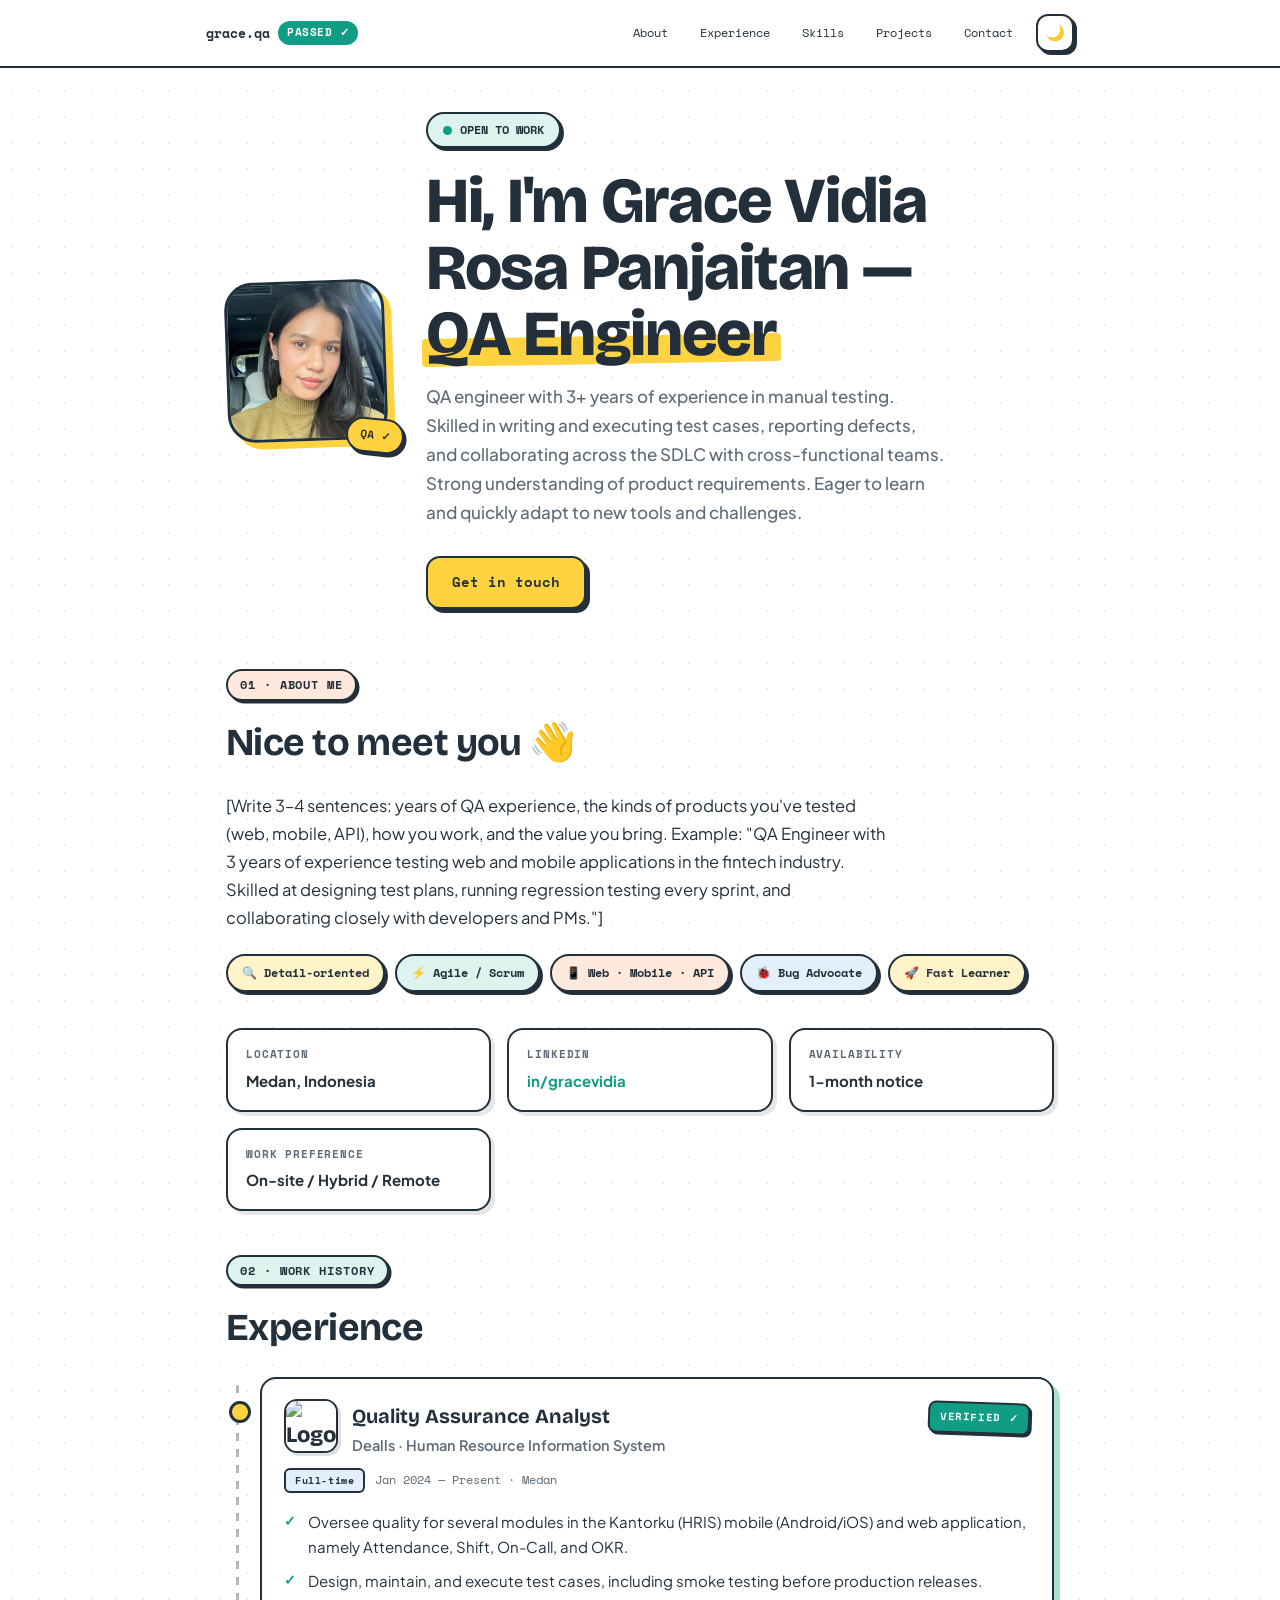
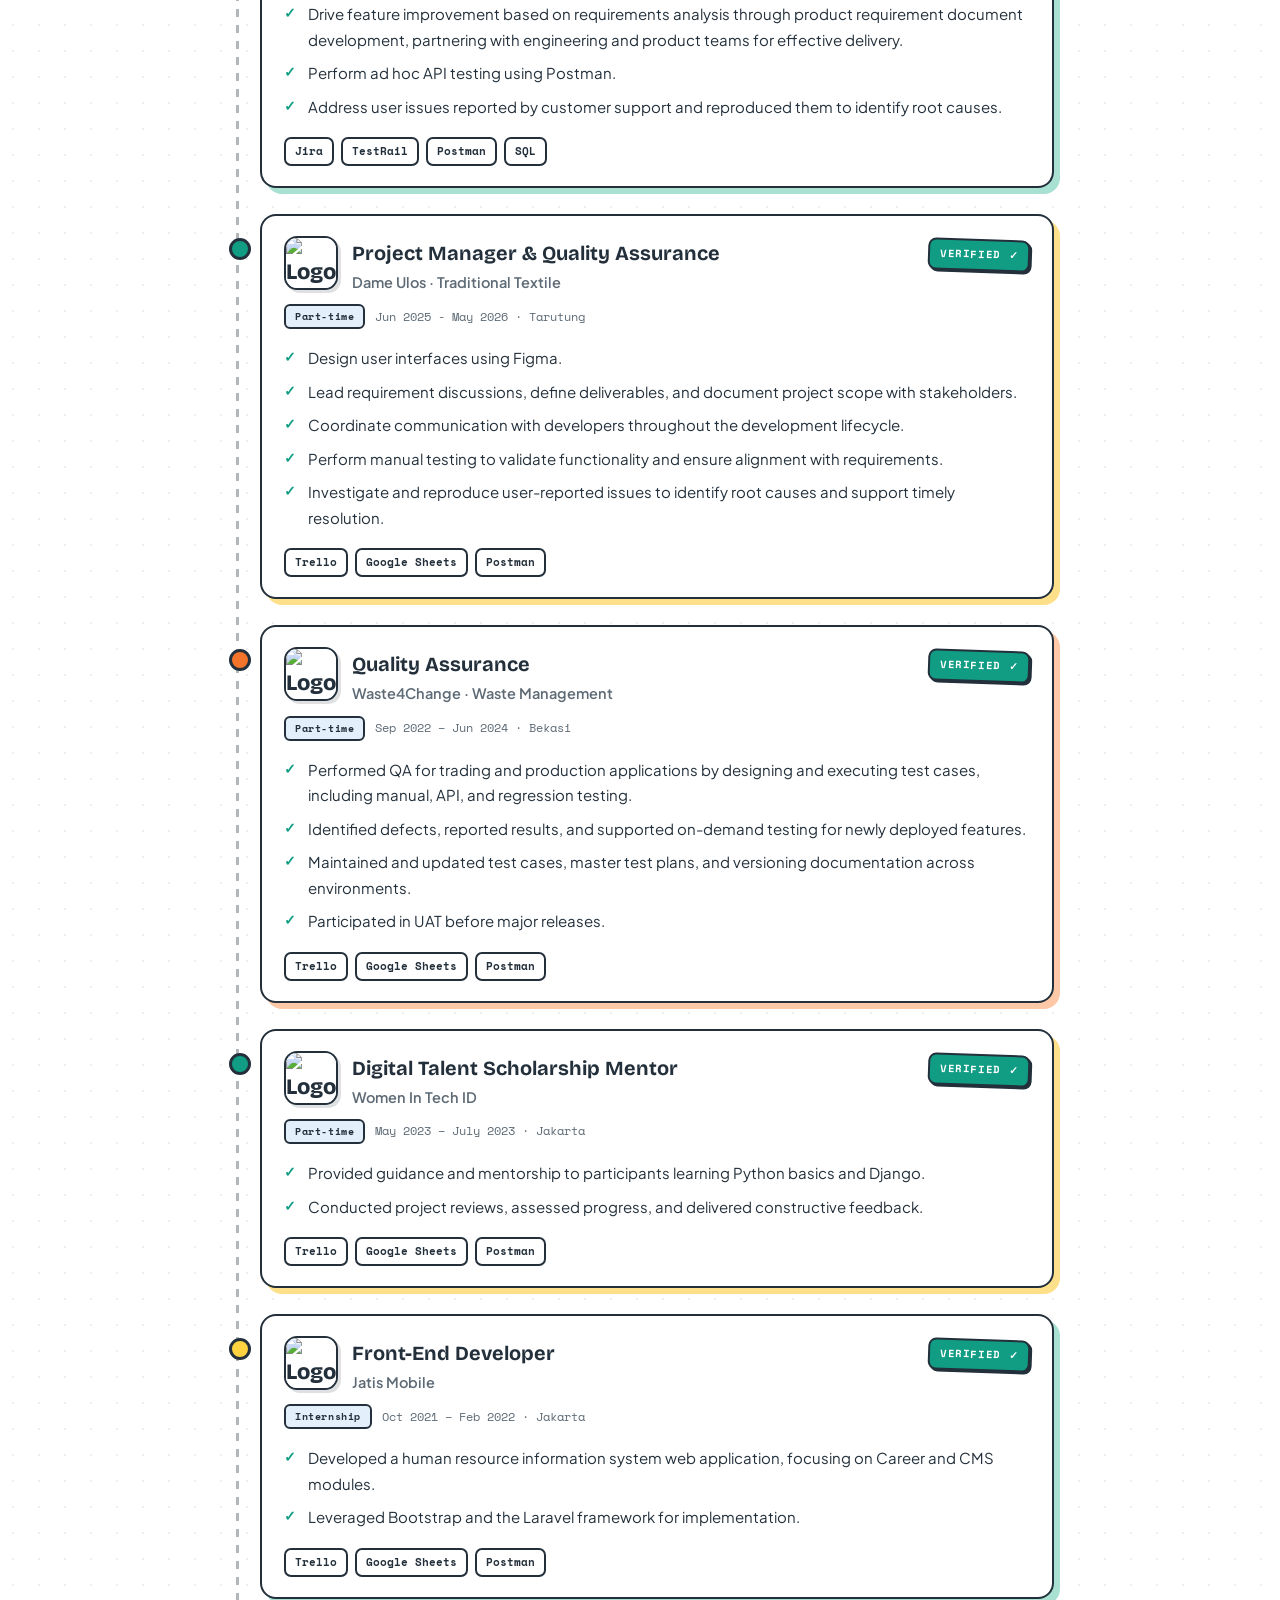
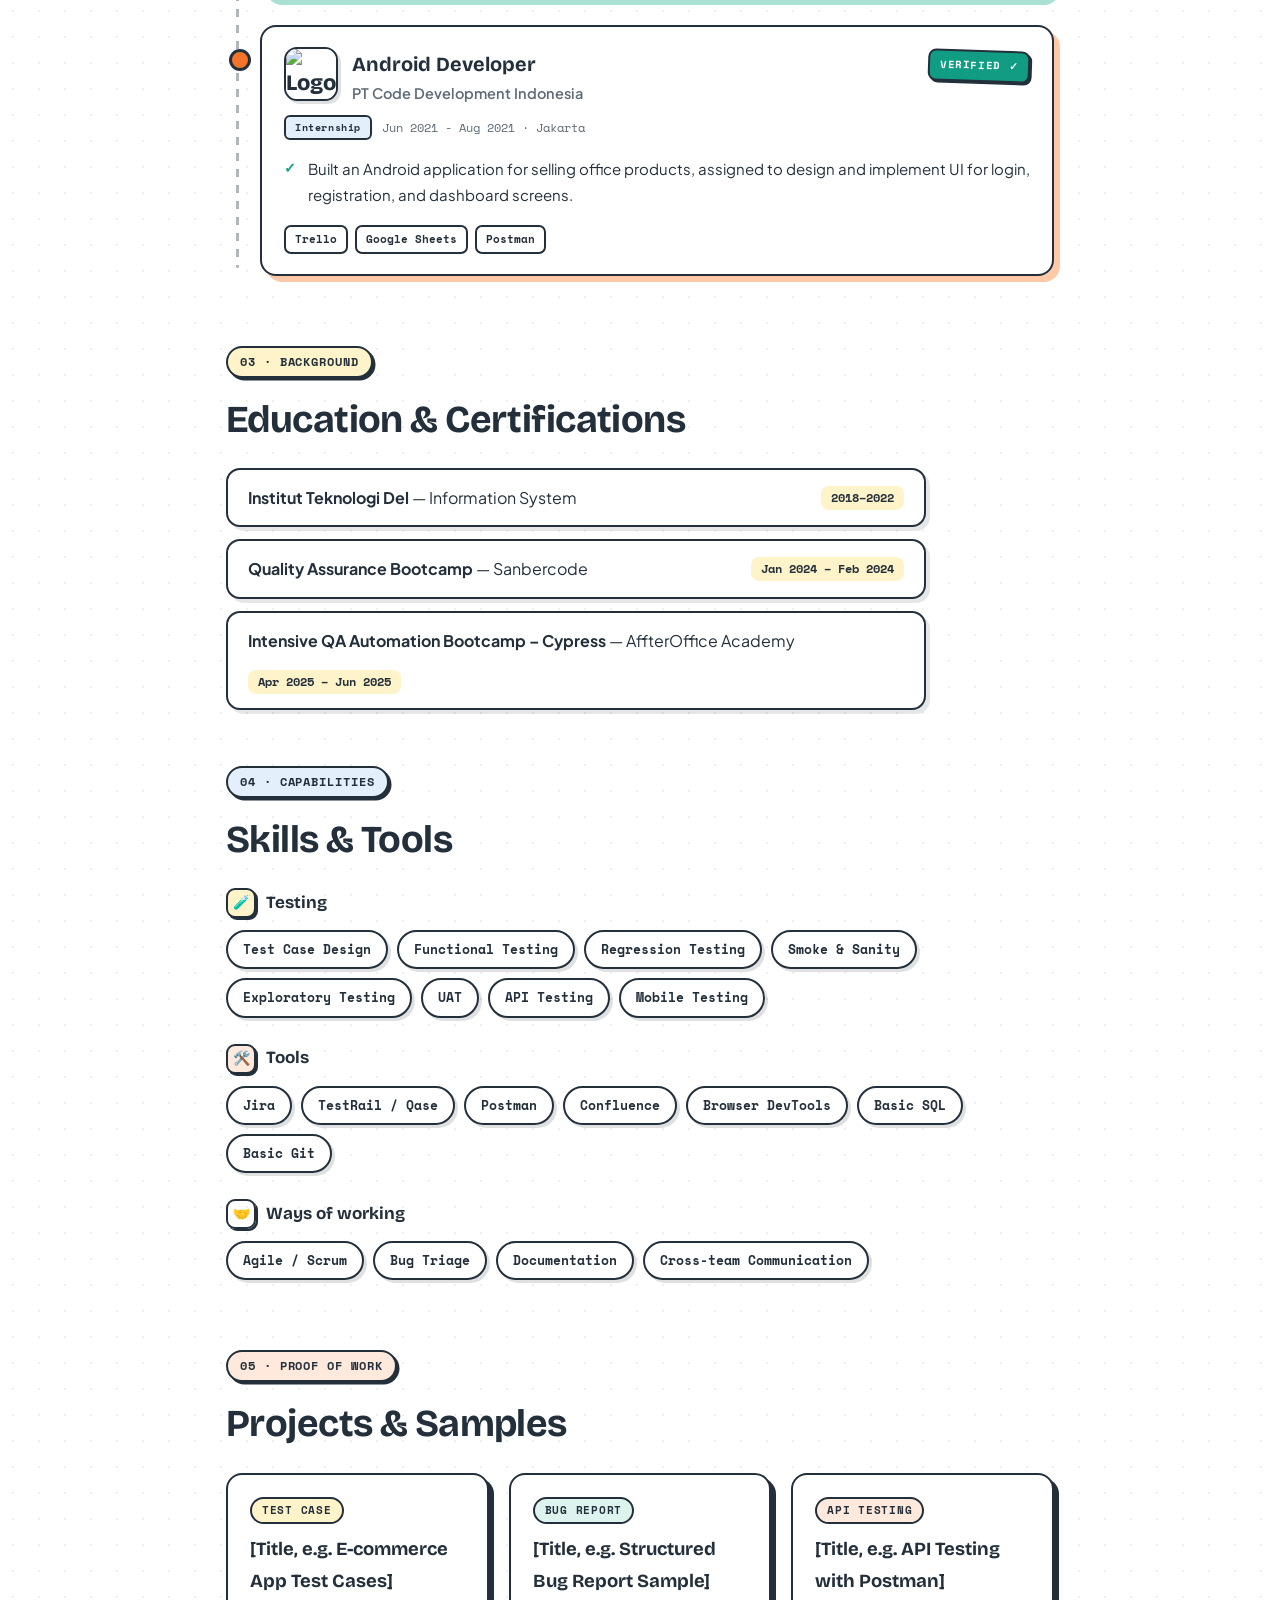
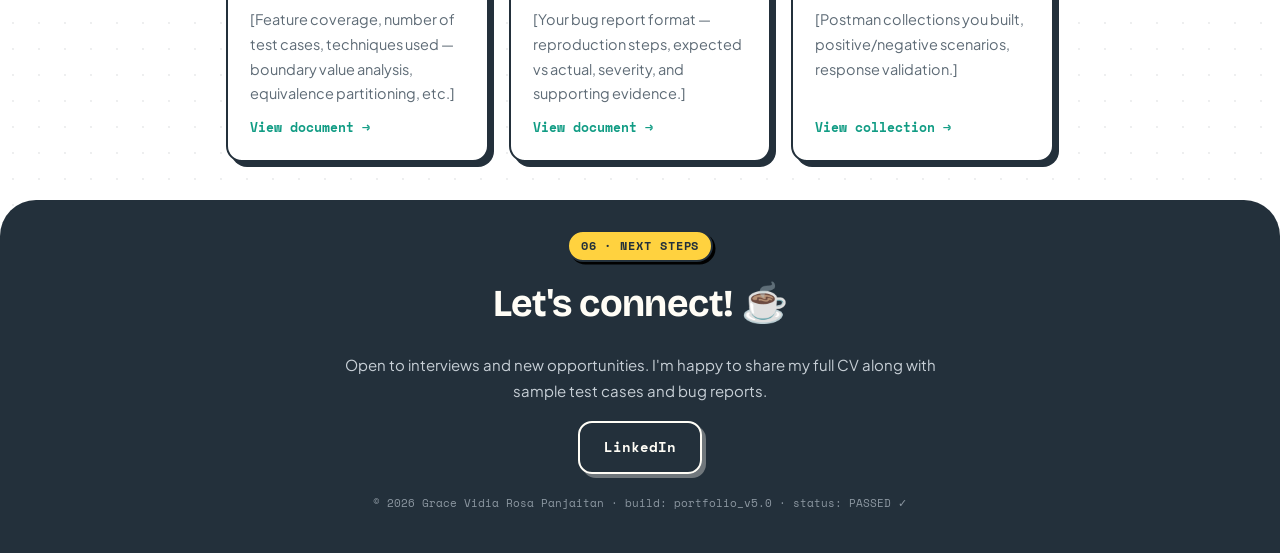
==== index.html @ 4c0cf611 "Update profile and year of certification" ====
<!DOCTYPE html>
<html lang="en" data-theme="light">

<head>
  <meta charset="UTF-8">
  <meta name="viewport" content="width=device-width, initial-scale=1.0">
  <title>Grace Vidia - QA</title>
  <link rel="preconnect" href="https://fonts.googleapis.com">
  <link rel="preconnect" href="https://fonts.gstatic.com" crossorigin>
  <link
    href="https://fonts.googleapis.com/css2?family=Bricolage+Grotesque:opsz,wght@12..96,600;12..96,700;12..96,800&family=Plus+Jakarta+Sans:wght@400;500;600;700&family=Space+Mono:wght@400;700&display=swap"
    rel="stylesheet">
  <link rel="icon" type="image/png" sizes="32x32" href="./img/favicon/favicon-32.png">
  <link rel="icon" type="image/png" sizes="16x16" href="./img/favicon/favicon-16.png">
  <link rel="apple-touch-icon" sizes="180x180" href="./img/favicon/apple-touch-icon.png">
  <link rel="stylesheet" href="styles.css">
</head>

<body>

  <div class="topbar">
    <div class="wrap topbar-inner">
      <a class="brand" href="#">grace.qa <span class="chip">PASSED ✓</span></a>
      <div class="top-right">
        <nav class="menu" aria-label="Main navigation">
          <a href="#about">About</a>
          <a href="#experience">Experience</a>
          <a href="#skills">Skills</a>
          <a href="#projects">Projects</a>
          <a href="#contact">Contact</a>
        </nav>
        <button id="themeBtn" aria-label="Toggle light/dark mode">🌙</button>
      </div>
    </div>
  </div>

  <!-- ============ HERO ============ -->
  <header class="hero">
    <div class="wrap hero-grid">
      <div class="avatar-wrap">
        <div class="avatar" aria-hidden="true">
          <!-- Replace the letter below with your initial, or use a photo:-->
             <img src="./img/profile.jpeg" alt="Photo of Grace">
          <!--G-->
        </div>
        <span class="sticker">QA ✓</span>
      </div>
      <div>
        <span class="status-pill"><span class="dot"></span>OPEN TO WORK</span>
        <h1>Hi, I'm Grace Vidia Rosa Panjaitan —<br><span class="hl">QA Engineer</span></h1>
        <p class="lede">
          QA engineer with 3+ years of experience in manual testing. Skilled in writing and executing test cases,
          reporting
          defects, and collaborating across the SDLC with cross-functional teams. Strong understanding of product
          requirements. Eager to learn and quickly adapt to new tools and challenges.
        </p>
        <div class="hero-cta">
          <a class="btn btn-sun" href="#contact">Get in touch</a>
        </div>
      </div>
    </div>
  </header>

  <!-- ============ ABOUT ============ -->
  <section id="about">
    <div class="wrap reveal">
      <span class="eyebrow">01 · ABOUT ME</span>
      <h2>Nice to meet you 👋</h2>
      <p class="about-text">
        [Write 3–4 sentences: years of QA experience, the kinds of products you've
        tested (web, mobile, API), how you work, and the value you bring.
        Example: "QA Engineer with 3 years of experience testing web and mobile
        applications in the fintech industry. Skilled at designing test plans,
        running regression testing every sprint, and collaborating closely with
        developers and PMs."]
      </p>
      <ul class="tags">
        <li>🔍 Detail-oriented</li>
        <li>⚡ Agile / Scrum</li>
        <li>📱 Web · Mobile · API</li>
        <li>🐞 Bug Advocate</li>
        <li>🚀 Fast Learner</li>
      </ul>

      <div class="info-grid">
        <div class="info-card">
          <div class="k">Location</div>
          <div class="v">Medan, Indonesia</div>
        </div>
        <div class="info-card">
          <div class="k">LinkedIn</div>
          <div class="v"><a href="https://www.linkedin.com/in/gracevidia/">in/gracevidia</a></div>
        </div>
        <div class="info-card">
          <div class="k">Availability</div>
          <div class="v">1-month notice</div>
        </div>
        <div class="info-card">
          <div class="k">Work preference</div>
          <div class="v">On-site / Hybrid / Remote</div>
        </div>
      </div>
    </div>
  </section>

  <!-- ============ EXPERIENCE ============ -->
  <section id="experience">
    <div class="wrap reveal">
      <span class="eyebrow t">02 · WORK HISTORY</span>
      <h2>Experience</h2>

        <!-- ============ Dealls ============ -->
      <div class="timeline">
        <article class="ticket">
          <div class="ticket-card">
            <div class="ticket-head">
              <div class="ticket-logo" aria-hidden="true">
                <img src="./img/company-logo/dealls-logo.jpeg" alt="Logo">
              </div>
              <div class="ticket-title">
                <h3>Quality Assurance Analyst</h3>
                <div class="org">Dealls · Human Resource Information System</div>
              </div>
              <span class="ticket-status">VERIFIED ✓</span>
            </div>
            <div class="ticket-period"><span class="emp-type">Full-time</span> Jan 2024 — Present · Medan</div>
            <div class="ticket-body">
              <ul>
                <li>Oversee quality for several modules in the Kantorku (HRIS) mobile (Android/iOS) and web application,
                  namely Attendance, Shift, On-Call, and OKR.</li>
                <li>Design, maintain, and execute test cases, including smoke testing before production releases.
                </li>
                <li>Drive feature improvement based on requirements analysis through product requirement document
                  development, partnering with engineering and product teams for effective delivery.</li>
                <li>Perform ad hoc API testing using Postman.</li>
                <li>Address user issues reported by customer support and reproduced them to identify root causes.</li>
              </ul>
            </div>
            <div class="ticket-tools">
              <span>Jira</span><span>TestRail</span><span>Postman</span><span>SQL</span>
            </div>
          </div>
        </article>

          <!-- ============ DAME ULOS ============ -->
        <article class="ticket">
          <div class="ticket-card">
            <div class="ticket-head">
              <div class="ticket-logo" aria-hidden="true">
                <img src="./img/company-logo/dame-ulos-logo.png" alt="Logo">
              </div>
              <div class="ticket-title">
                <h3>Project Manager & Quality Assurance </h3>
                <div class="org">Dame Ulos · Traditional Textile</div>
              </div>
              <span class="ticket-status">VERIFIED ✓</span>
            </div>
            <div class="ticket-period"><span class="emp-type">Part-time</span> Jun 2025 - May 2026 · Tarutung</div>
            <div class="ticket-body">
              <ul>
                <li>Design user interfaces using Figma.</li>
                <li>Lead requirement discussions, define deliverables, and document project scope with stakeholders.
                </li>
                <li>Coordinate communication with developers throughout the development lifecycle.</li>
                <li>Perform manual testing to validate functionality and ensure alignment with requirements.</li>
                <li>Investigate and reproduce user-reported issues to identify root causes and support timely
                  resolution.</li>
              </ul>
            </div>
            <div class="ticket-tools">
              <span>Trello</span><span>Google Sheets</span><span>Postman</span>
            </div>
          </div>
        </article>

          <!-- ============ Waste4Change ============ -->
        <article class="ticket">
          <div class="ticket-card">
            <div class="ticket-head">
              <div class="ticket-logo" aria-hidden="true">
                <img src="./img/company-logo/W4C-logo.jpg" alt="Logo">
              </div>
              <div class="ticket-title">
                <h3>Quality Assurance </h3>
                <div class="org">Waste4Change · Waste Management</div>
              </div>
              <span class="ticket-status">VERIFIED ✓</span>
            </div>
            <div class="ticket-period"><span class="emp-type">Part-time</span> Sep 2022 – Jun 2024 · Bekasi</div>
            <div class="ticket-body">
              <ul>
                <li>Performed QA for trading and production applications by designing and executing test cases,
                  including
                  manual, API, and regression testing.</li>
                <li>Identified defects, reported results, and supported on-demand testing for newly deployed features.
                </li>
                <li>Maintained and updated test cases, master test plans, and versioning documentation across
                  environments.</li>
                <li>Participated in UAT before major releases.</li>
              </ul>
            </div>
            <div class="ticket-tools">
              <span>Trello</span><span>Google Sheets</span><span>Postman</span>
            </div>
          </div>
        </article>

          <!-- ============ DIGITALENT ============ -->
        <article class="ticket">
          <div class="ticket-card">
            <div class="ticket-head">
              <div class="ticket-logo" aria-hidden="true">
                <img src="./img/company-logo/digitalent-logo.png" alt="Logo">
              </div>
              <div class="ticket-title">
                <h3>Digital Talent Scholarship Mentor</h3>
                <div class="org">Women In Tech ID</div>
              </div>
              <span class="ticket-status">VERIFIED ✓</span>
            </div>
            <div class="ticket-period"><span class="emp-type">Part-time</span> May 2023 – July 2023 · Jakarta</div>
            <div class="ticket-body">
              <ul>
                <li>Provided guidance and mentorship to participants learning Python basics and Django.</li>
                <li>Conducted project reviews, assessed progress, and delivered constructive feedback.</li>
              </ul>
            </div>
            <div class="ticket-tools">
              <span>Trello</span><span>Google Sheets</span><span>Postman</span>
            </div>
          </div>
        </article>

          <!-- ============ JATIS MOBILE ============ -->
        <article class="ticket">
          <div class="ticket-card">
            <div class="ticket-head">
              <div class="ticket-logo" aria-hidden="true">
                <img src="./img/company-logo/jatis-mobile-logo.png" alt="Logo">
              </div>
              <div class="ticket-title">
                <h3>Front-End Developer</h3>
                <div class="org">Jatis Mobile </div>
              </div>
              <span class="ticket-status">VERIFIED ✓</span>
            </div>
            <div class="ticket-period"><span class="emp-type">Internship</span> Oct 2021 – Feb 2022 · Jakarta</div>
            <div class="ticket-body">
              <ul>
                <li>Developed a human resource information system web application, focusing on Career and CMS modules.
                </li>
                <li>Leveraged Bootstrap and the Laravel framework for implementation.</li>
              </ul>
            </div>
            <div class="ticket-tools">
              <span>Trello</span><span>Google Sheets</span><span>Postman</span>
            </div>
          </div>
        </article>

          <!-- ============ CODE ID ============ -->
        <article class="ticket">
          <div class="ticket-card">
            <div class="ticket-head">
              <div class="ticket-logo" aria-hidden="true">
                <img src="./img/company-logo/code.id-logo.jpeg" alt="Logo">
              </div>
              <div class="ticket-title">
                <h3>Android Developer</h3>
                <div class="org">PT Code Development Indonesia</div>
              </div>
              <span class="ticket-status">VERIFIED ✓</span>
            </div>
            <div class="ticket-period"><span class="emp-type">Internship</span> Jun 2021 - Aug 2021 · Jakarta</div>
            <div class="ticket-body">
              <ul>
                <li>Built an Android application for selling office products, assigned to design and implement UI for
                  login,
                  registration, and dashboard screens.
                </li>
              </ul>
            </div>
            <div class="ticket-tools">
              <span>Trello</span><span>Google Sheets</span><span>Postman</span>
            </div>
          </div>
        </article>
      </div>
    </div>
  </section>

  <!-- ============ EDUCATION & CERTIFICATIONS ============ -->
  <section id="education">
    <div class="wrap reveal">
      <span class="eyebrow s">03 · BACKGROUND</span>
      <h2>Education &amp; Certifications</h2>
      <ul class="plain-list">
        <li><span><strong>Institut Teknologi Del</strong> — Information System</span><span class="meta">2018–2022</span></li>
        <li><span><strong>Quality Assurance Bootcamp</strong> — Sanbercode </span><span
            class="meta">Jan 2024 – Feb 2024</span></li>
        <li><span><strong>Intensive QA Automation Bootcamp – Cypress</strong> — AffterOffice Academy </span><span class="meta">Apr 2025 – Jun 2025</span></li>
      </ul>
    </div>
  </section>

  <!-- ============ SKILLS ============ -->
  <section id="skills">
    <div class="wrap reveal">
      <span class="eyebrow b">04 · CAPABILITIES</span>
      <h2>Skills &amp; Tools</h2>

      <div class="skill-group">
        <p class="g"><span class="ico">🧪</span>Testing</p>
        <ul class="skill-list">
          <li>Test Case Design</li>
          <li>Functional Testing</li>
          <li>Regression Testing</li>
          <li>Smoke &amp; Sanity</li>
          <li>Exploratory Testing</li>
          <li>UAT</li>
          <li>API Testing</li>
          <li>Mobile Testing</li>
        </ul>
      </div>
      <div class="skill-group">
        <p class="g"><span class="ico">🛠️</span>Tools</p>
        <ul class="skill-list">
          <li>Jira</li>
          <li>TestRail / Qase</li>
          <li>Postman</li>
          <li>Confluence</li>
          <li>Browser DevTools</li>
          <li>Basic SQL</li>
          <li>Basic Git</li>
        </ul>
      </div>
      <div class="skill-group">
        <p class="g"><span class="ico">🤝</span>Ways of working</p>
        <ul class="skill-list">
          <li>Agile / Scrum</li>
          <li>Bug Triage</li>
          <li>Documentation</li>
          <li>Cross-team Communication</li>
        </ul>
      </div>
    </div>
  </section>

  <!-- ============ PROJECTS ============ -->
  <section id="projects">
    <div class="wrap reveal">
      <span class="eyebrow">05 · PROOF OF WORK</span>
      <h2>Projects &amp; Samples</h2>
      <div class="proj-grid">
        <article class="proj">
          <span class="ptype">TEST CASE</span>
          <h3>[Title, e.g. E-commerce App Test Cases]</h3>
          <p>[Feature coverage, number of test cases, techniques used — boundary value analysis, equivalence
            partitioning, etc.]</p>
          <a href="#">View document →</a>
        </article>
        <article class="proj">
          <span class="ptype">BUG REPORT</span>
          <h3>[Title, e.g. Structured Bug Report Sample]</h3>
          <p>[Your bug report format — reproduction steps, expected vs actual, severity, and supporting evidence.]</p>
          <a href="#">View document →</a>
        </article>
        <article class="proj">
          <span class="ptype">API TESTING</span>
          <h3>[Title, e.g. API Testing with Postman]</h3>
          <p>[Postman collections you built, positive/negative scenarios, response validation.]</p>
          <a href="#">View collection →</a>
        </article>
      </div>
    </div>
  </section>

  <!-- ============ CONTACT ============ -->
  <footer id="contact">
    <div class="wrap reveal">
      <span class="eyebrow">06 · NEXT STEPS</span>
      <h2>Let's connect! ☕</h2>
      <p>Open to interviews and new opportunities. I'm happy to share my full CV
        along with sample test cases and bug reports.</p>
      <div class="contact-row">
        <a class="btn" href="https://www.linkedin.com/in/gracevidia/">LinkedIn</a>
      </div>
      <p class="foot-note">© 2026 Grace Vidia Rosa Panjaitan · build: portfolio_v5.0 · status: PASSED ✓</p>
    </div>
  </footer>

  <script>
    // night mode toggle (defaults to light; does not auto-follow system preference)
    const btn = document.getElementById('themeBtn');
    const root = document.documentElement;
    btn.addEventListener('click', () => {
      const next = root.getAttribute('data-theme') === 'dark' ? 'light' : 'dark';
      root.setAttribute('data-theme', next);
      btn.textContent = next === 'dark' ? '☀️' : '🌙';
    });

    // scroll reveal
    const io = new IntersectionObserver(entries => {
      entries.forEach(e => { if (e.isIntersecting) { e.target.classList.add('in'); io.unobserve(e.target); } });
    }, { threshold: 0.1 });
    document.querySelectorAll('.reveal').forEach(el => io.observe(el));
  </script>
</body>

</html>
---- styles.css ----
:root{
    --bg:#FFFFFF;            /* brilliant white */
    --ink:#23303B;
    --soft:#5E6B76;
    --card:#FFFFFF;
    --tangerine:#F4742B;
    --tangerine-soft:#FFE8DC;
    --teal:#119C84;
    --teal-soft:#DCF3EE;
    --sun:#FFD23F;
    --sun-soft:#FFF3C9;
    --sky-soft:#E3F0FB;
    --dot:rgba(35,48,59,.08);
    --topbar:rgba(255,255,255,.9);
    --footer-bg:#23303B;
    --radius:16px;
  }
  [data-theme="dark"]{
    --bg:#151B23;            /* dark navy netral */
    --ink:#EAF0F6;           /* teks & border jadi putih kebiruan */
    --soft:#94A3B4;
    --card:#1E2733;
    --tangerine:#FF8B47;
    --tangerine-soft:#3A2A2B;
    --teal:#2FB89E;
    --teal-soft:#173430;
    --sun:#FFD23F;
    --sun-soft:#34301E;
    --sky-soft:#1E2D3F;
    --dot:rgba(234,240,246,.05);
    --topbar:rgba(21,27,35,.9);
    --footer-bg:#0E141C;
  }
  *{margin:0;padding:0;box-sizing:border-box}
  html{scroll-behavior:smooth}
  body{
    background:var(--bg);
    color:var(--ink);
    font-family:'Plus Jakarta Sans',sans-serif;
    font-size:16px;line-height:1.7;
    background-image:radial-gradient(var(--dot) 1px, transparent 1px);
    background-size:26px 26px;
    transition:background .3s, color .3s;
  }
  .wrap{max-width:900px;margin:0 auto;padding:0 36px}
  ::selection{background:var(--sun);color:#23303B}
  a:focus-visible,button:focus-visible{outline:3px solid var(--tangerine);outline-offset:3px;border-radius:6px}

  /* ---------- topbar ---------- */
  .topbar{
    position:sticky;top:0;z-index:50;
    background:var(--topbar);
    backdrop-filter:blur(10px);
    border-bottom:2px solid var(--ink);
  }
  .topbar-inner{display:flex;align-items:center;justify-content:space-between;padding:14px 16px}
  .brand{
    font-family:'Space Mono',monospace;font-size:13px;font-weight:700;
    color:var(--ink);text-decoration:none;
    display:inline-flex;align-items:center;gap:8px;
  }
  .brand .chip{
    background:var(--teal);color:#fff;font-size:10.5px;
    padding:3px 9px;border-radius:99px;letter-spacing:.05em;
  }
  .top-right{display:flex;align-items:center;gap:10px}
  nav.menu{display:flex;gap:6px}
  nav.menu a{
    font-family:'Space Mono',monospace;font-size:12px;
    color:var(--ink);text-decoration:none;padding:7px 13px;border-radius:99px;
    transition:background .15s;
  }
  nav.menu a:hover{background:var(--sun-soft)}
  #themeBtn{
    background:var(--card);border:2px solid var(--ink);
    width:38px;height:38px;border-radius:12px;cursor:pointer;
    font-size:15px;display:grid;place-items:center;color:var(--ink);
    box-shadow:3px 3px 0 var(--ink);
    transition:transform .12s, box-shadow .12s;
  }
  #themeBtn:hover{transform:translate(1px,1px);box-shadow:2px 2px 0 var(--ink)}

  /* ---------- hero ---------- */
  .hero{position:relative;padding:44px 0 38px;overflow:hidden}

  .hero-grid{position:relative;display:grid;grid-template-columns:auto 1fr;gap:40px;align-items:center}
  .avatar-wrap{position:relative;width:160px;flex-shrink:0}
  .avatar{
    width:160px;height:160px;border-radius:28px;
    background:linear-gradient(140deg,var(--teal),#0B7A67);
    border:3px solid var(--ink);
    box-shadow:7px 7px 0 var(--sun);
    display:grid;place-items:center;overflow:hidden;
    font-family:'Bricolage Grotesque',sans-serif;font-size:60px;font-weight:800;color:#fff;
    transform:rotate(-2deg);
  }
  .avatar img{width:100%;height:100%;object-fit:cover}
  .sticker{
    position:absolute;bottom:-12px;right:-18px;
    background:var(--sun);color:#23303B;border:2.5px solid var(--ink);border-radius:99px;
    font-family:'Space Mono',monospace;font-size:11px;font-weight:700;
    padding:6px 12px;transform:rotate(6deg);
    box-shadow:3px 3px 0 var(--ink);
  }
  .status-pill{
    display:inline-flex;align-items:center;gap:8px;
    font-family:'Space Mono',monospace;font-size:12px;font-weight:700;
    color:var(--ink);background:var(--teal-soft);
    border:2px solid var(--ink);
    padding:6px 15px;border-radius:99px;margin-bottom:20px;
    box-shadow:3px 3px 0 var(--ink);
  }
  .status-pill .dot{width:9px;height:9px;border-radius:50%;background:var(--teal);animation:pulse 2s infinite}
  @keyframes pulse{0%,100%{opacity:1}50%{opacity:.3}}
  h1{
    font-family:'Bricolage Grotesque',sans-serif;font-weight:800;
    font-size:clamp(40px,7vw,64px);line-height:1.04;letter-spacing:-.02em;
    margin-bottom:14px;
  }
  .hl{position:relative;display:inline-block;white-space:nowrap}
  .hl::before{
    content:"";position:absolute;left:-4px;right:-4px;bottom:6%;height:42%;
    background:var(--sun);z-index:-1;border-radius:4px;transform:rotate(-1deg);
  }
  [data-theme="dark"] .hl{color:#23303B}
  [data-theme="dark"] .hl::before{height:88%;bottom:4%}
  .hero p.lede{max-width:520px;color:var(--soft);font-size:17px;font-weight:500}
  .hero-cta{display:flex;gap:14px;flex-wrap:wrap;margin-top:30px}
  .btn{
    display:inline-flex;align-items:center;gap:8px;
    font-family:'Space Mono',monospace;font-size:13.5px;font-weight:700;
    text-decoration:none;padding:13px 24px;border-radius:14px;
    border:2.5px solid var(--ink);color:var(--ink);
    box-shadow:4px 4px 0 var(--ink);
    transition:transform .12s, box-shadow .12s;
    background:var(--card);
  }
  .btn:hover{transform:translate(2px,2px);box-shadow:2px 2px 0 var(--ink)}
  .btn:active{transform:translate(4px,4px);box-shadow:0 0 0 var(--ink)}
  .btn-primary{background:var(--tangerine);color:#fff}
  .btn-sun{background:var(--sun);color:#23303B}

  /* ---------- sections ---------- */
  section{padding:22px 0}
  .eyebrow{
    display:inline-block;
    font-family:'Space Mono',monospace;font-size:11.5px;font-weight:700;
    letter-spacing:.08em;color:var(--ink);
    background:var(--tangerine-soft);border:2px solid var(--ink);
    padding:4px 12px;border-radius:99px;margin-bottom:10px;
    box-shadow:2.5px 2.5px 0 var(--ink);
  }
  .eyebrow.t{background:var(--teal-soft)}
  .eyebrow.s{background:var(--sun-soft)}
  .eyebrow.b{background:var(--sky-soft)}
  h2{
    font-family:'Bricolage Grotesque',sans-serif;font-weight:700;
    font-size:clamp(28px,4.5vw,38px);letter-spacing:-.015em;margin-bottom:16px;
  }
  .reveal{opacity:0;transform:translateY(20px);transition:opacity .55s ease, transform .55s ease}
  .reveal.in{opacity:1;transform:none}

  /* about */
  .about-text{max-width:660px;font-size:16.5px;margin-bottom:22px}
  .tags{display:flex;flex-wrap:wrap;gap:10px;list-style:none;margin-bottom:36px}
  .tags li{
    font-family:'Space Mono',monospace;font-size:12px;font-weight:700;
    border:2px solid var(--ink);padding:7px 14px;border-radius:99px;
    box-shadow:3px 3px 0 var(--ink);
    transition:transform .12s, box-shadow .12s;
  }
  .tags li:hover{transform:translate(2px,2px);box-shadow:1px 1px 0 var(--ink)}
  .tags li:nth-child(4n+1){background:var(--sun-soft)}
  .tags li:nth-child(4n+2){background:var(--teal-soft)}
  .tags li:nth-child(4n+3){background:var(--tangerine-soft)}
  .tags li:nth-child(4n+4){background:var(--sky-soft)}

  .info-grid{display:grid;grid-template-columns:repeat(auto-fit,minmax(230px,1fr));gap:16px}
  .info-card{
    background:var(--card);border:2.5px solid var(--ink);
    border-radius:var(--radius);padding:16px 18px;
    box-shadow:4px 4px 0 rgba(35,48,59,.12);
  }
  .info-card .k{
    font-family:'Space Mono',monospace;font-size:10.5px;font-weight:700;
    color:var(--soft);letter-spacing:.08em;text-transform:uppercase;margin-bottom:4px;
  }
  .info-card .v{font-weight:700;font-size:15px;word-break:break-word}
  .info-card .v a{color:var(--teal);text-decoration:none}
  .info-card .v a:hover{text-decoration:underline}

  /* experience: timeline + sticker cards */
  .timeline{position:relative;padding-left:34px}
  .timeline::before{
    content:"";position:absolute;left:10px;top:8px;bottom:8px;width:3px;
    background:repeating-linear-gradient(var(--ink) 0 8px, transparent 8px 16px);
    border-radius:3px;opacity:.35;
  }
  .ticket{position:relative;margin-bottom:26px}
  .ticket::before{
    content:"";position:absolute;left:-31px;top:24px;width:16px;height:16px;
    border-radius:50%;background:var(--sun);border:3px solid var(--ink);
  }
  .ticket:nth-child(2n)::before{background:var(--teal)}
  .ticket:nth-child(3n)::before{background:var(--tangerine)}
  .ticket-card{
    background:var(--card);border:2.5px solid var(--ink);
    border-radius:var(--radius);overflow:hidden;
    box-shadow:6px 6px 0 #A8E0D2;
    transition:transform .15s, box-shadow .15s;
  }
  .ticket:nth-child(2n) .ticket-card{box-shadow:6px 6px 0 #FFE08A}
  .ticket:nth-child(3n) .ticket-card{box-shadow:6px 6px 0 #FFC9A8}
  .ticket-card:hover{transform:translate(-2px,-2px);box-shadow:9px 9px 0 var(--sun)}
  .ticket-logo{
    width:54px;height:54px;flex-shrink:0;
    border:2.5px solid var(--ink);border-radius:13px;
    background:var(--sky-soft);overflow:hidden;
    display:grid;place-items:center;
    font-family:'Bricolage Grotesque',sans-serif;font-weight:800;font-size:22px;
    box-shadow:3px 3px 0 rgba(35,48,59,.15);
  }
  .ticket-logo img{width:100%;height:100%;object-fit:contain;background:#fff}
  .ticket-head{
    display:flex;align-items:flex-start;gap:14px;flex-wrap:wrap;
    padding:20px 22px 10px;
  }
  .ticket-title{flex:1;min-width:200px}
  .ticket-title h3{font-family:'Bricolage Grotesque',sans-serif;font-weight:700;font-size:20px}
  .ticket-title .org{color:var(--soft);font-size:14.5px;font-weight:600}
  .ticket-status{
    font-family:'Space Mono',monospace;font-size:10.5px;font-weight:700;
    letter-spacing:.06em;color:#fff;background:var(--teal);
    border:2px solid var(--ink);border-radius:8px;padding:5px 10px;
    margin-top:3px;white-space:nowrap;transform:rotate(2deg);
    box-shadow:2px 2px 0 var(--ink);
  }
  .ticket-period{
    font-family:'Space Mono',monospace;font-size:12px;color:var(--soft);
    padding:0 22px 4px;display:flex;align-items:center;gap:10px;flex-wrap:wrap;
  }
  .emp-type{
    font-family:'Space Mono',monospace;font-size:10px;font-weight:700;
    letter-spacing:.06em;color:var(--ink);
    border:2px solid var(--ink);border-radius:6px;padding:2px 9px;
    background:var(--sky-soft);
  }
  .ticket-body{padding:8px 22px 14px}
  .ticket-body ul{list-style:none}
  .ticket-body ul li{position:relative;padding:4px 0 4px 24px;font-size:15px}
  .ticket-body ul li::before{
    content:"✓";position:absolute;left:0;top:4px;
    color:var(--teal);font-weight:800;font-size:14px;
  }
  .ticket-tools{display:flex;flex-wrap:wrap;gap:7px;padding:0 22px 20px}
  .ticket-tools span{
    font-family:'Space Mono',monospace;font-size:11px;font-weight:700;
    background:var(--bg);border:2px solid var(--ink);border-radius:7px;padding:3px 9px;
  }

  /* education & certifications */
  .plain-list{list-style:none;max-width:700px}
  .plain-list li{
    background:var(--card);border:2.5px solid var(--ink);border-radius:14px;
    padding:14px 20px;margin-bottom:12px;
    display:flex;justify-content:space-between;gap:16px;flex-wrap:wrap;
    box-shadow:4px 4px 0 rgba(35,48,59,.12);
  }
  .plain-list .meta{
    font-family:'Space Mono',monospace;font-size:12px;font-weight:700;
    color:var(--ink);background:var(--sun-soft);border-radius:8px;
    padding:2px 10px;align-self:center;
  }

  /* skills */
  .skill-group{margin-bottom:26px}
  .skill-group .g{
    font-family:'Bricolage Grotesque',sans-serif;font-size:17px;font-weight:700;
    margin-bottom:12px;display:flex;align-items:center;gap:10px;
  }
  .skill-group .g .ico{
    width:30px;height:30px;border-radius:9px;border:2px solid var(--ink);
    display:grid;place-items:center;font-size:14px;
    box-shadow:2px 2px 0 var(--ink);
  }
  .skill-group:nth-child(2) .g .ico{background:var(--teal-soft)}
  .skill-group:nth-child(3) .g .ico{background:var(--sun-soft)}
  .skill-group:nth-child(4) .g .ico{background:var(--tangerine-soft)}
  .skill-list{display:flex;flex-wrap:wrap;gap:9px;list-style:none}
  .skill-list li{
    font-family:'Space Mono',monospace;font-size:12.5px;font-weight:700;
    background:var(--card);border:2px solid var(--ink);
    padding:7px 15px;border-radius:99px;
    box-shadow:3px 3px 0 rgba(35,48,59,.15);
    transition:transform .12s, box-shadow .12s, background .12s;
  }
  .skill-list li:hover{transform:translate(1px,1px);box-shadow:1px 1px 0 rgba(35,48,59,.2);background:var(--sun-soft)}

  /* projects */
  .proj-grid{display:grid;grid-template-columns:repeat(auto-fit,minmax(250px,1fr));gap:20px}
  .proj{
    background:var(--card);border:2.5px solid var(--ink);border-radius:var(--radius);
    padding:22px;display:flex;flex-direction:column;gap:10px;
    box-shadow:5px 5px 0 var(--ink);
    transition:transform .15s, box-shadow .15s;
  }
  .proj:hover{transform:translate(-2px,-2px);box-shadow:8px 8px 0 var(--ink)}
  .proj .ptype{
    align-self:flex-start;
    font-family:'Space Mono',monospace;font-size:10.5px;font-weight:700;
    letter-spacing:.07em;border:2px solid var(--ink);border-radius:99px;padding:3px 10px;
  }
  .proj:nth-child(1) .ptype{background:var(--sun-soft)}
  .proj:nth-child(2) .ptype{background:var(--teal-soft)}
  .proj:nth-child(3) .ptype{background:var(--tangerine-soft)}
  .proj h3{font-family:'Bricolage Grotesque',sans-serif;font-weight:700;font-size:18.5px}
  .proj p{font-size:14.5px;color:var(--soft)}
  .proj a{
    margin-top:auto;font-family:'Space Mono',monospace;font-size:13px;font-weight:700;
    color:var(--teal);text-decoration:none;
  }
  .proj a:hover{text-decoration:underline}

  /* footer */
  footer{
    margin-top:16px;padding:30px 0 22px;text-align:center;
    background:var(--footer-bg);color:#FFFDF6;
    border-radius:36px 36px 0 0;
  }
  footer .eyebrow{background:var(--sun);color:#23303B;box-shadow:2.5px 2.5px 0 #000;border-color:#23303B}
  footer h2{color:#FFFDF6}
  footer p{color:#C7CFD6;max-width:620px;margin:0 auto 18px;font-size:15px}
  footer .btn{border-color:#FFFDF6;color:#FFFDF6;background:transparent;box-shadow:4px 4px 0 rgba(255,253,246,.35)}
  footer .btn:hover{box-shadow:2px 2px 0 rgba(255,253,246,.35)}
  footer .btn-sun{background:var(--sun);color:#23303B;border-color:var(--sun)}
  .contact-row{display:flex;gap:14px;justify-content:center;flex-wrap:wrap}
  .foot-note{margin-top:20px;font-family:'Space Mono',monospace;font-size:11px;color:#8C97A1}

  @media (max-width:640px){
    nav.menu{display:none}
    .hero{padding:34px 0 30px}
    .hero-grid{grid-template-columns:1fr;gap:28px}
    .avatar-wrap{width:120px}
    .avatar{width:120px;height:120px;font-size:44px}
    section{padding:20px 0}
    .timeline{padding-left:28px}
    .ticket::before{left:-25px}
  }
  @media (prefers-reduced-motion:reduce){
    *,*::before,*::after{animation:none!important;transition:none!important}
    .reveal{opacity:1;transform:none}
  }
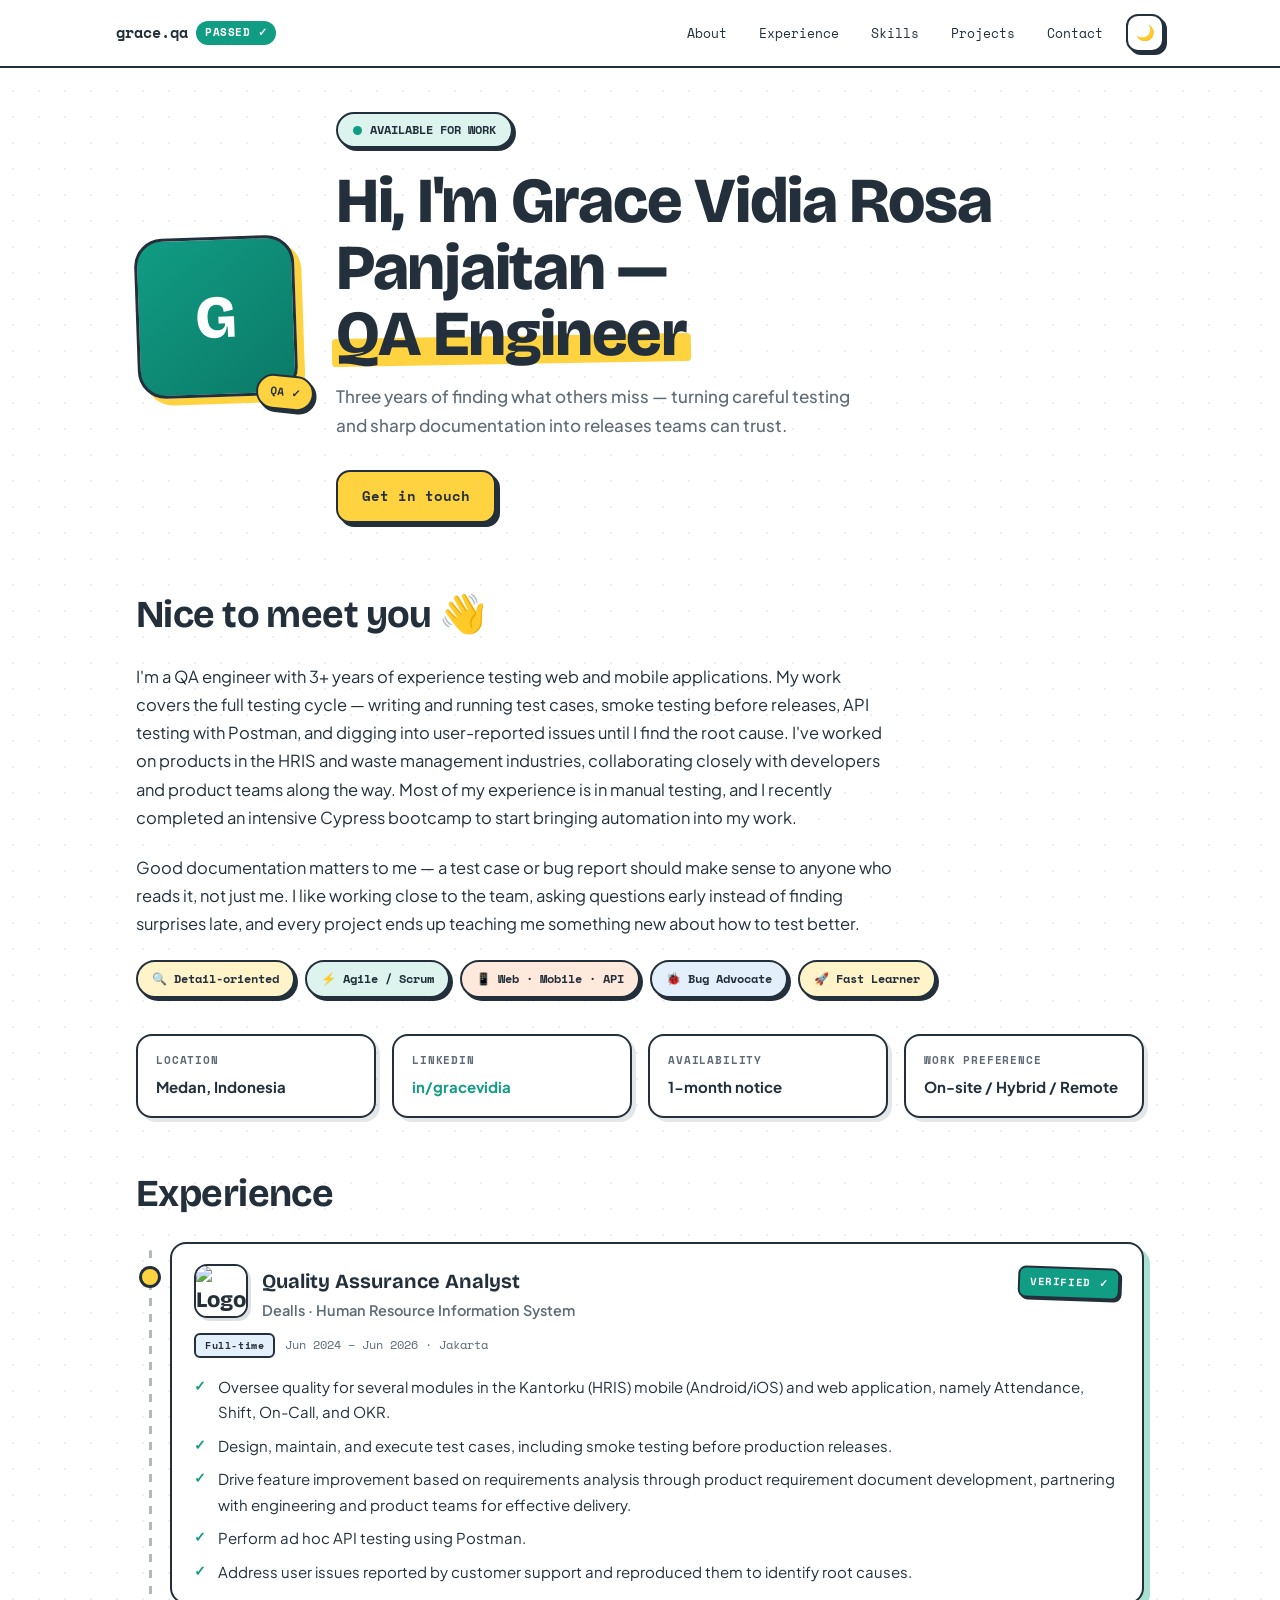
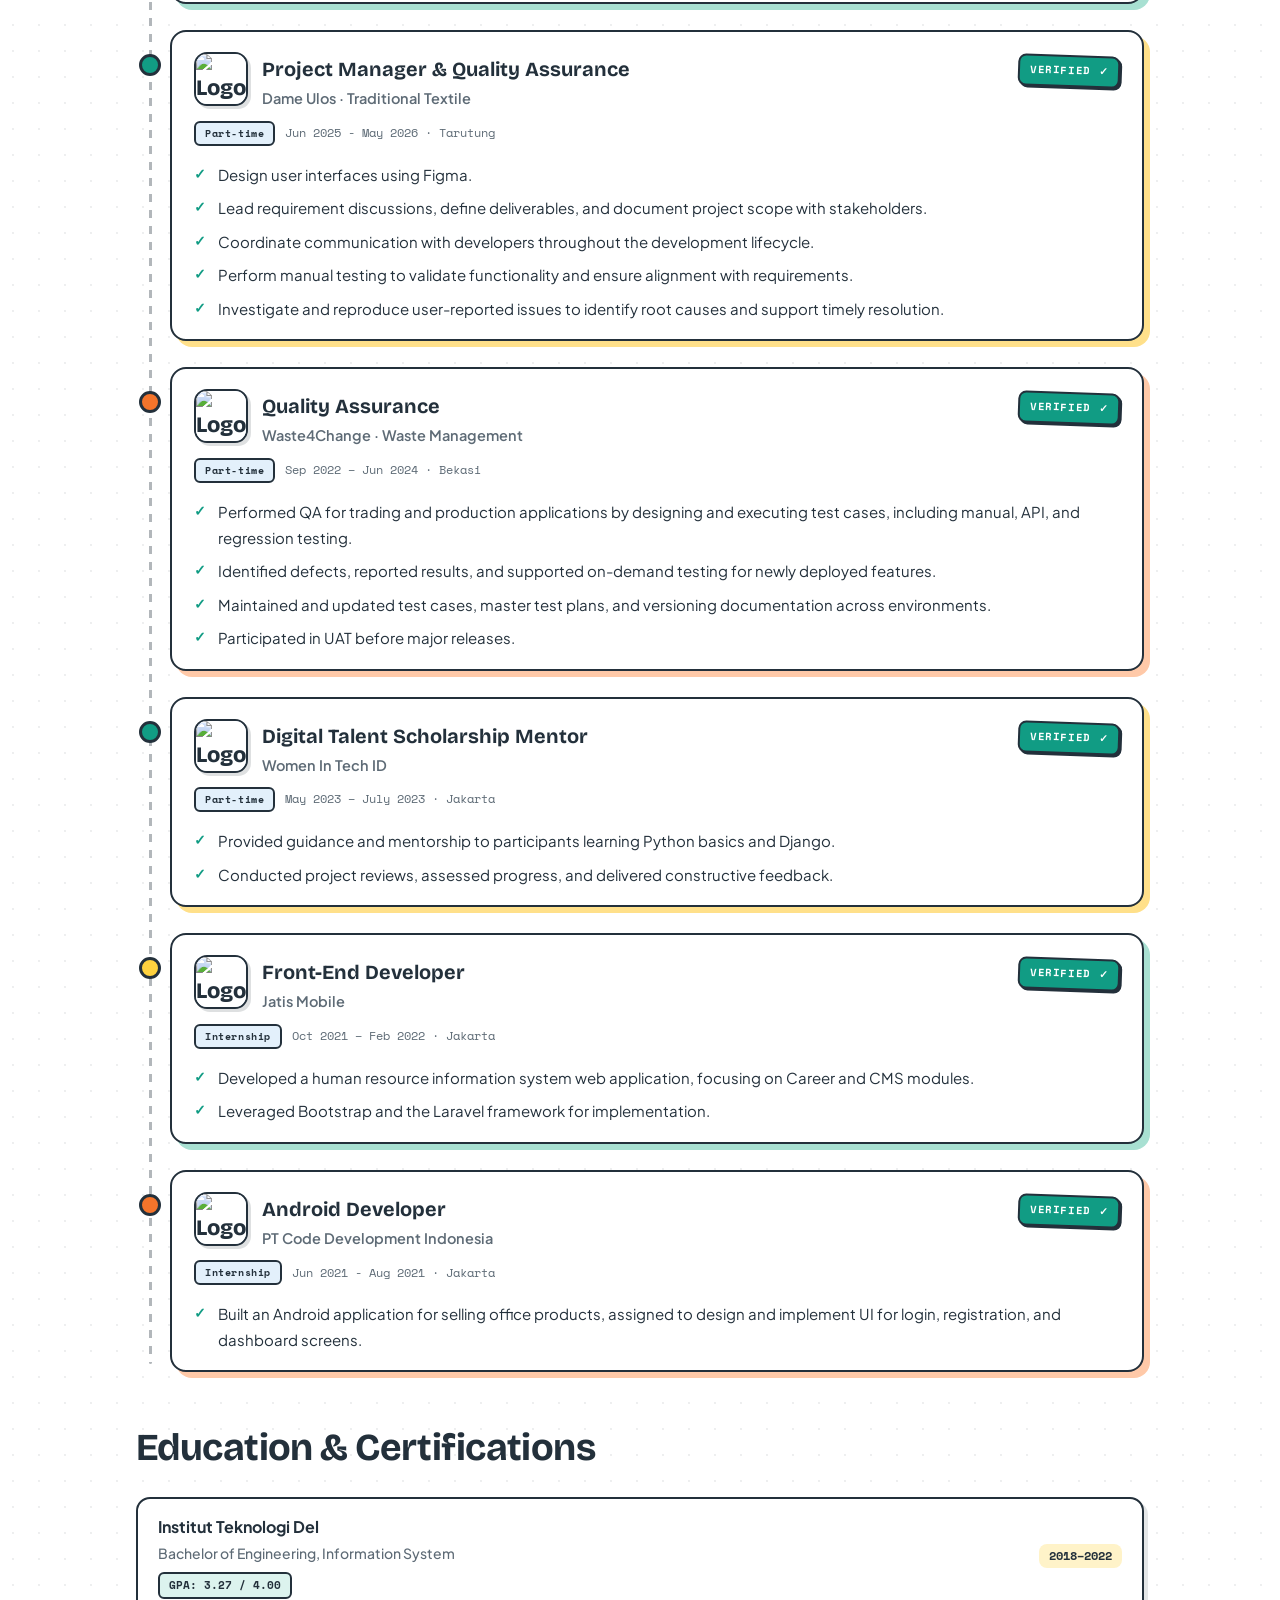
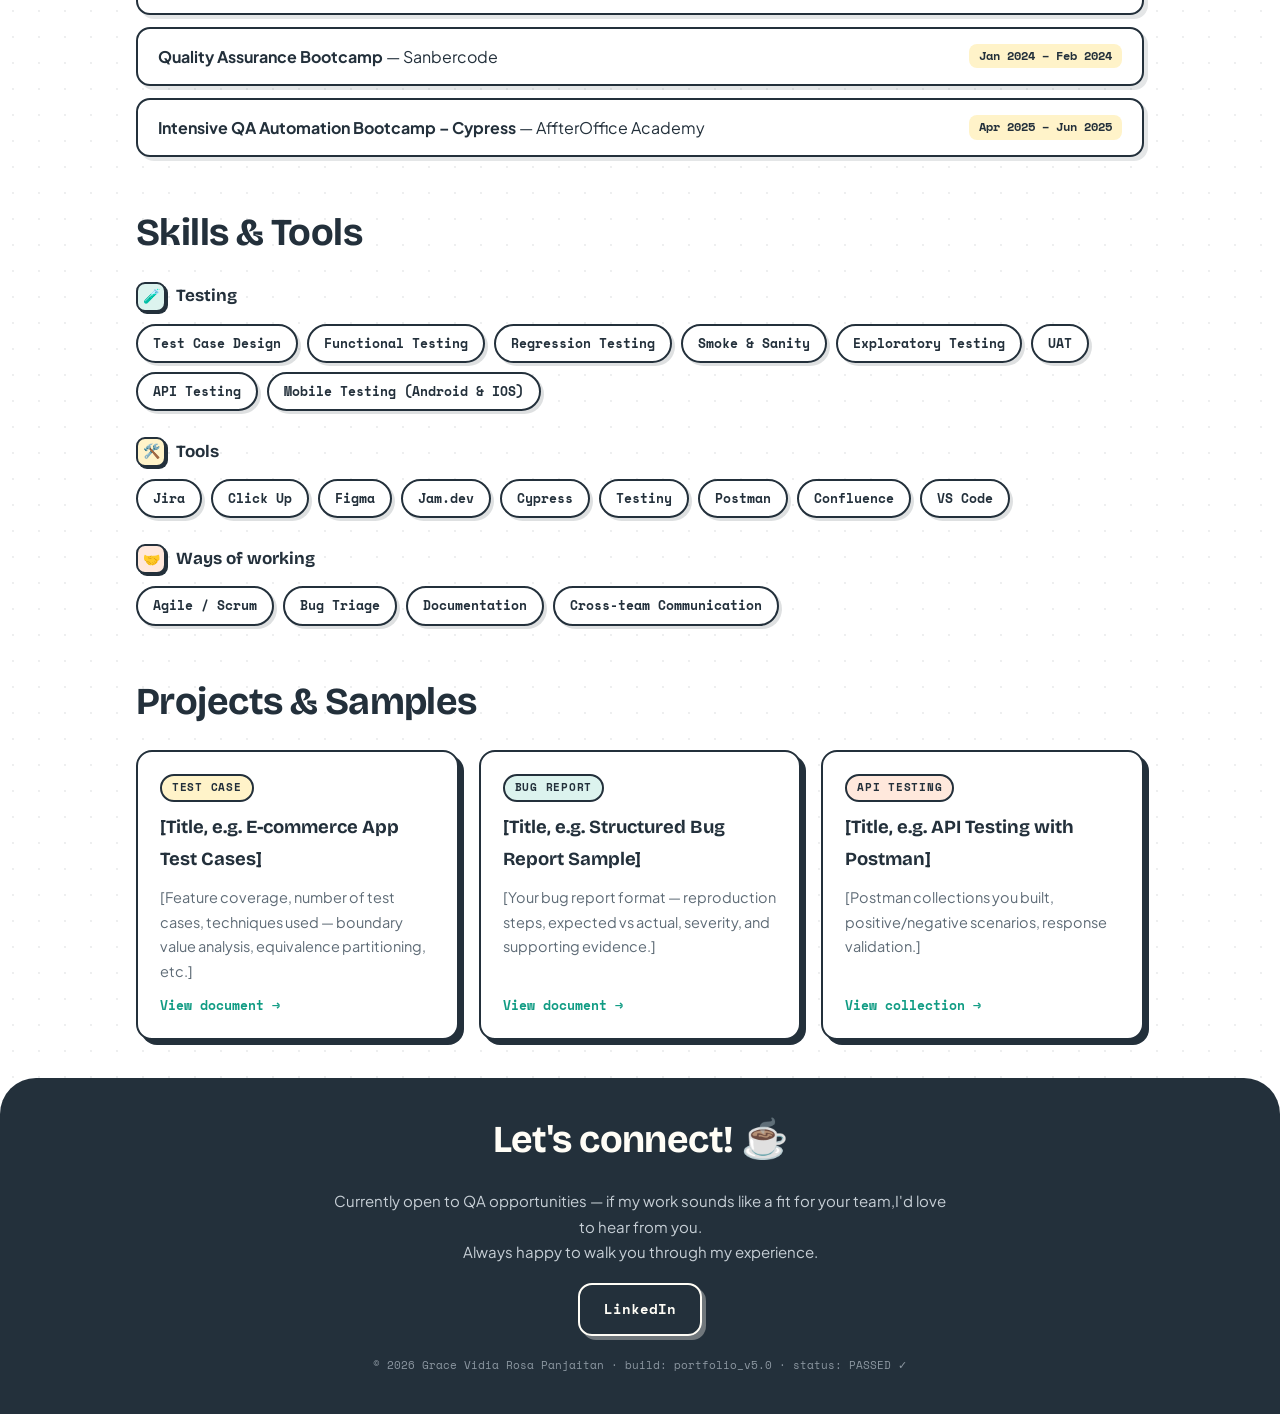
==== commit 9c3872b9: "Update header style for responsive case" ====
--- a/index.html
+++ b/index.html
@@ -40,19 +40,17 @@
       <div class="avatar-wrap">
         <div class="avatar" aria-hidden="true">
           <!-- Replace the letter below with your initial, or use a photo:-->
-             <img src="./img/profile.jpeg" alt="Photo of Grace">
-          <!--G-->
+          <!--  <img src="./img/profile.jpeg" alt="G">-->
+          G
         </div>
         <span class="sticker">QA ✓</span>
       </div>
       <div>
-        <span class="status-pill"><span class="dot"></span>OPEN TO WORK</span>
+        <span class="status-pill"><span class="dot"></span>AVAILABLE FOR WORK</span>
         <h1>Hi, I'm Grace Vidia Rosa Panjaitan —<br><span class="hl">QA Engineer</span></h1>
         <p class="lede">
-          QA engineer with 3+ years of experience in manual testing. Skilled in writing and executing test cases,
-          reporting
-          defects, and collaborating across the SDLC with cross-functional teams. Strong understanding of product
-          requirements. Eager to learn and quickly adapt to new tools and challenges.
+          Three years of finding what others miss — turning careful testing and sharp documentation into releases teams
+          can trust.
         </p>
         <div class="hero-cta">
           <a class="btn btn-sun" href="#contact">Get in touch</a>
@@ -64,15 +62,22 @@
   <!-- ============ ABOUT ============ -->
   <section id="about">
     <div class="wrap reveal">
-      <span class="eyebrow">01 · ABOUT ME</span>
       <h2>Nice to meet you 👋</h2>
       <p class="about-text">
-        [Write 3–4 sentences: years of QA experience, the kinds of products you've
-        tested (web, mobile, API), how you work, and the value you bring.
-        Example: "QA Engineer with 3 years of experience testing web and mobile
-        applications in the fintech industry. Skilled at designing test plans,
-        running regression testing every sprint, and collaborating closely with
-        developers and PMs."]
+        I'm a QA engineer with 3+ years of experience testing web and mobile
+        applications. My work covers the full testing cycle — writing and running
+        test cases, smoke testing before releases, API testing with Postman, and
+        digging into user-reported issues until I find the root cause. I've worked
+        on products in the HRIS and waste management industries, collaborating
+        closely with developers and product teams along the way. Most of my
+        experience is in manual testing, and I recently completed an intensive
+        Cypress bootcamp to start bringing automation into my work.
+      </p>
+      <p class="about-text">
+        Good documentation matters to me — a test case or bug report should make
+        sense to anyone who reads it, not just me. I like working close to the team,
+        asking questions early instead of finding surprises late, and every project
+        ends up teaching me something new about how to test better.
       </p>
       <ul class="tags">
         <li>🔍 Detail-oriented</li>
@@ -106,10 +111,9 @@
   <!-- ============ EXPERIENCE ============ -->
   <section id="experience">
     <div class="wrap reveal">
-      <span class="eyebrow t">02 · WORK HISTORY</span>
       <h2>Experience</h2>
 
-        <!-- ============ Dealls ============ -->
+      <!-- ============ Dealls ============ -->
       <div class="timeline">
         <article class="ticket">
           <div class="ticket-card">
@@ -123,7 +127,7 @@
               </div>
               <span class="ticket-status">VERIFIED ✓</span>
             </div>
-            <div class="ticket-period"><span class="emp-type">Full-time</span> Jan 2024 — Present · Medan</div>
+            <div class="ticket-period"><span class="emp-type">Full-time</span> Jun 2024 – Jun 2026 · Jakarta</div>
             <div class="ticket-body">
               <ul>
                 <li>Oversee quality for several modules in the Kantorku (HRIS) mobile (Android/iOS) and web application,
@@ -136,13 +140,13 @@
                 <li>Address user issues reported by customer support and reproduced them to identify root causes.</li>
               </ul>
             </div>
-            <div class="ticket-tools">
+            <!-- <div class="ticket-tools">
               <span>Jira</span><span>TestRail</span><span>Postman</span><span>SQL</span>
-            </div>
-          </div>
-        </article>
-
-          <!-- ============ DAME ULOS ============ -->
+            </div> -->
+          </div>
+        </article>
+
+        <!-- ============ DAME ULOS ============ -->
         <article class="ticket">
           <div class="ticket-card">
             <div class="ticket-head">
@@ -167,13 +171,13 @@
                   resolution.</li>
               </ul>
             </div>
-            <div class="ticket-tools">
+            <!-- <div class="ticket-tools">
               <span>Trello</span><span>Google Sheets</span><span>Postman</span>
-            </div>
-          </div>
-        </article>
-
-          <!-- ============ Waste4Change ============ -->
+            </div> -->
+          </div>
+        </article>
+
+        <!-- ============ Waste4Change ============ -->
         <article class="ticket">
           <div class="ticket-card">
             <div class="ticket-head">
@@ -199,13 +203,13 @@
                 <li>Participated in UAT before major releases.</li>
               </ul>
             </div>
-            <div class="ticket-tools">
+            <!-- <div class="ticket-tools">
               <span>Trello</span><span>Google Sheets</span><span>Postman</span>
-            </div>
-          </div>
-        </article>
-
-          <!-- ============ DIGITALENT ============ -->
+            </div> -->
+          </div>
+        </article>
+
+        <!-- ============ DIGITALENT ============ -->
         <article class="ticket">
           <div class="ticket-card">
             <div class="ticket-head">
@@ -225,13 +229,13 @@
                 <li>Conducted project reviews, assessed progress, and delivered constructive feedback.</li>
               </ul>
             </div>
-            <div class="ticket-tools">
+            <!-- <div class="ticket-tools">
               <span>Trello</span><span>Google Sheets</span><span>Postman</span>
-            </div>
-          </div>
-        </article>
-
-          <!-- ============ JATIS MOBILE ============ -->
+            </div> -->
+          </div>
+        </article>
+
+        <!-- ============ JATIS MOBILE ============ -->
         <article class="ticket">
           <div class="ticket-card">
             <div class="ticket-head">
@@ -252,13 +256,13 @@
                 <li>Leveraged Bootstrap and the Laravel framework for implementation.</li>
               </ul>
             </div>
-            <div class="ticket-tools">
+            <!-- <div class="ticket-tools">
               <span>Trello</span><span>Google Sheets</span><span>Postman</span>
-            </div>
-          </div>
-        </article>
-
-          <!-- ============ CODE ID ============ -->
+            </div> -->
+          </div>
+        </article>
+
+        <!-- ============ CODE ID ============ -->
         <article class="ticket">
           <div class="ticket-card">
             <div class="ticket-head">
@@ -280,9 +284,9 @@
                 </li>
               </ul>
             </div>
-            <div class="ticket-tools">
+            <!-- <div class="ticket-tools">
               <span>Trello</span><span>Google Sheets</span><span>Postman</span>
-            </div>
+            </div> -->
           </div>
         </article>
       </div>
@@ -292,13 +296,20 @@
   <!-- ============ EDUCATION & CERTIFICATIONS ============ -->
   <section id="education">
     <div class="wrap reveal">
-      <span class="eyebrow s">03 · BACKGROUND</span>
       <h2>Education &amp; Certifications</h2>
       <ul class="plain-list">
-        <li><span><strong>Institut Teknologi Del</strong> — Information System</span><span class="meta">2018–2022</span></li>
-        <li><span><strong>Quality Assurance Bootcamp</strong> — Sanbercode </span><span
-            class="meta">Jan 2024 – Feb 2024</span></li>
-        <li><span><strong>Intensive QA Automation Bootcamp – Cypress</strong> — AffterOffice Academy </span><span class="meta">Apr 2025 – Jun 2025</span></li>
+        <li>
+          <div class="edu-main">
+            <strong>Institut Teknologi Del</strong>
+            <div class="edu-sub">Bachelor of Engineering, Information System</div>
+            <span class="edu-grade">GPA: 3.27 / 4.00</span>
+          </div>
+          <span class="meta">2018–2022</span>
+        </li>
+        <li><span><strong>Quality Assurance Bootcamp</strong> — Sanbercode </span><span class="meta">Jan 2024 – Feb
+            2024</span></li>
+        <li><span><strong>Intensive QA Automation Bootcamp – Cypress</strong> — AffterOffice Academy </span><span
+            class="meta">Apr 2025 – Jun 2025</span></li>
       </ul>
     </div>
   </section>
@@ -306,7 +317,6 @@
   <!-- ============ SKILLS ============ -->
   <section id="skills">
     <div class="wrap reveal">
-      <span class="eyebrow b">04 · CAPABILITIES</span>
       <h2>Skills &amp; Tools</h2>
 
       <div class="skill-group">
@@ -319,19 +329,21 @@
           <li>Exploratory Testing</li>
           <li>UAT</li>
           <li>API Testing</li>
-          <li>Mobile Testing</li>
+          <li>Mobile Testing (Android & IOS)</li>
         </ul>
       </div>
       <div class="skill-group">
         <p class="g"><span class="ico">🛠️</span>Tools</p>
         <ul class="skill-list">
           <li>Jira</li>
-          <li>TestRail / Qase</li>
+          <li>Click Up</li>
+          <li>Figma</li>
+          <li>Jam.dev</li>
+          <li>Cypress</li>
+          <li>Testiny</li>
           <li>Postman</li>
           <li>Confluence</li>
-          <li>Browser DevTools</li>
-          <li>Basic SQL</li>
-          <li>Basic Git</li>
+          <li>VS Code</li>
         </ul>
       </div>
       <div class="skill-group">
@@ -349,7 +361,6 @@
   <!-- ============ PROJECTS ============ -->
   <section id="projects">
     <div class="wrap reveal">
-      <span class="eyebrow">05 · PROOF OF WORK</span>
       <h2>Projects &amp; Samples</h2>
       <div class="proj-grid">
         <article class="proj">
@@ -378,10 +389,9 @@
   <!-- ============ CONTACT ============ -->
   <footer id="contact">
     <div class="wrap reveal">
-      <span class="eyebrow">06 · NEXT STEPS</span>
       <h2>Let's connect! ☕</h2>
-      <p>Open to interviews and new opportunities. I'm happy to share my full CV
-        along with sample test cases and bug reports.</p>
+      <p>Currently open to QA opportunities — if my work sounds like a fit for your team,I'd love to hear from you.
+        <br>Always happy to walk you through my experience.</p>
       <div class="contact-row">
         <a class="btn" href="https://www.linkedin.com/in/gracevidia/">LinkedIn</a>
       </div>
--- a/styles.css
+++ b/styles.css
@@ -16,20 +16,20 @@
     --radius:16px;
   }
   [data-theme="dark"]{
-    --bg:#151B23;            /* dark navy netral */
-    --ink:#EAF0F6;           /* teks & border jadi putih kebiruan */
-    --soft:#94A3B4;
-    --card:#1E2733;
-    --tangerine:#FF8B47;
-    --tangerine-soft:#3A2A2B;
-    --teal:#2FB89E;
-    --teal-soft:#173430;
-    --sun:#FFD23F;
-    --sun-soft:#34301E;
-    --sky-soft:#1E2D3F;
-    --dot:rgba(234,240,246,.05);
-    --topbar:rgba(21,27,35,.9);
-    --footer-bg:#0E141C;
+    --bg:#22262E;            /* charcoal lembut, tidak pekat */
+    --ink:#D5DCE4;           /* teks abu terang, tidak menyilaukan */
+    --soft:#9AA5B1;
+    --card:#2B313B;
+    --tangerine:#F08B52;
+    --tangerine-soft:#3B302C;
+    --teal:#3BAE97;
+    --teal-soft:#2A3834;
+    --sun:#E9C254;
+    --sun-soft:#383426;
+    --sky-soft:#2A323E;
+    --dot:rgba(213,220,228,.04);
+    --topbar:rgba(34,38,46,.92);
+    --footer-bg:#1B1F26;
   }
   *{margin:0;padding:0;box-sizing:border-box}
   html{scroll-behavior:smooth}
@@ -42,7 +42,7 @@
     background-size:26px 26px;
     transition:background .3s, color .3s;
   }
-  .wrap{max-width:900px;margin:0 auto;padding:0 36px}
+  .wrap{max-width:1080px;margin:0 auto;padding:0 36px}
   ::selection{background:var(--sun);color:#23303B}
   a:focus-visible,button:focus-visible{outline:3px solid var(--tangerine);outline-offset:3px;border-radius:6px}
 
@@ -55,7 +55,7 @@
   }
   .topbar-inner{display:flex;align-items:center;justify-content:space-between;padding:14px 16px}
   .brand{
-    font-family:'Space Mono',monospace;font-size:13px;font-weight:700;
+    font-family:'Space Mono',monospace;font-size:14.5px;font-weight:700;
     color:var(--ink);text-decoration:none;
     display:inline-flex;align-items:center;gap:8px;
   }
@@ -66,7 +66,7 @@
   .top-right{display:flex;align-items:center;gap:10px}
   nav.menu{display:flex;gap:6px}
   nav.menu a{
-    font-family:'Space Mono',monospace;font-size:12px;
+    font-family:'Space Mono',monospace;font-size:13px;
     color:var(--ink);text-decoration:none;padding:7px 13px;border-radius:99px;
     transition:background .15s;
   }
@@ -161,7 +161,7 @@
   .reveal.in{opacity:1;transform:none}
 
   /* about */
-  .about-text{max-width:660px;font-size:16.5px;margin-bottom:22px}
+  .about-text{max-width:760px;font-size:16.5px;margin-bottom:22px}
   .tags{display:flex;flex-wrap:wrap;gap:10px;list-style:none;margin-bottom:36px}
   .tags li{
     font-family:'Space Mono',monospace;font-size:12px;font-weight:700;
@@ -192,11 +192,12 @@
   /* experience: timeline + sticker cards */
   .timeline{position:relative;padding-left:34px}
   .timeline::before{
-    content:"";position:absolute;left:10px;top:8px;bottom:8px;width:3px;
+    content:"";position:absolute;left:12.5px;top:8px;bottom:8px;width:3px;
     background:repeating-linear-gradient(var(--ink) 0 8px, transparent 8px 16px);
     border-radius:3px;opacity:.35;
   }
   .ticket{position:relative;margin-bottom:26px}
+  .ticket:last-child{margin-bottom:0}
   .ticket::before{
     content:"";position:absolute;left:-31px;top:24px;width:16px;height:16px;
     border-radius:50%;background:var(--sun);border:3px solid var(--ink);
@@ -211,7 +212,6 @@
   }
   .ticket:nth-child(2n) .ticket-card{box-shadow:6px 6px 0 #FFE08A}
   .ticket:nth-child(3n) .ticket-card{box-shadow:6px 6px 0 #FFC9A8}
-  .ticket-card:hover{transform:translate(-2px,-2px);box-shadow:9px 9px 0 var(--sun)}
   .ticket-logo{
     width:54px;height:54px;flex-shrink:0;
     border:2.5px solid var(--ink);border-radius:13px;
@@ -259,13 +259,22 @@
   }
 
   /* education & certifications */
-  .plain-list{list-style:none;max-width:700px}
+  .plain-list{list-style:none}
   .plain-list li{
     background:var(--card);border:2.5px solid var(--ink);border-radius:14px;
     padding:14px 20px;margin-bottom:12px;
     display:flex;justify-content:space-between;gap:16px;flex-wrap:wrap;
     box-shadow:4px 4px 0 rgba(35,48,59,.12);
   }
+  .plain-list li:last-child{margin-bottom:0}
+  .edu-main{flex:1;min-width:240px}
+  .edu-sub{font-size:14px;color:var(--soft);font-weight:500;margin-top:2px}
+  .edu-grade{
+    display:inline-block;margin-top:6px;
+    font-family:'Space Mono',monospace;font-size:11px;font-weight:700;
+    color:var(--ink);background:var(--teal-soft);
+    border:2px solid var(--ink);border-radius:6px;padding:2px 9px;
+  }
   .plain-list .meta{
     font-family:'Space Mono',monospace;font-size:12px;font-weight:700;
     color:var(--ink);background:var(--sun-soft);border-radius:8px;
@@ -274,6 +283,7 @@
 
   /* skills */
   .skill-group{margin-bottom:26px}
+  .skill-group:last-child{margin-bottom:0}
   .skill-group .g{
     font-family:'Bricolage Grotesque',sans-serif;font-size:17px;font-weight:700;
     margin-bottom:12px;display:flex;align-items:center;gap:10px;
@@ -339,14 +349,43 @@
   @media (max-width:640px){
     nav.menu{display:none}
     .hero{padding:34px 0 30px}
-    .hero-grid{grid-template-columns:1fr;gap:28px}
-    .avatar-wrap{width:120px}
-    .avatar{width:120px;height:120px;font-size:44px}
+    .hero-grid{grid-template-columns:auto 1fr;gap:16px;align-items:center}
+    .avatar-wrap{width:88px}
+    .avatar{width:88px;height:88px;font-size:32px;border-radius:20px;box-shadow:5px 5px 0 var(--sun)}
+    .sticker{font-size:9px;padding:4px 8px;bottom:-8px;right:-10px;box-shadow:2px 2px 0 var(--ink)}
+    .status-pill{font-size:10px;padding:4px 10px;margin-bottom:10px;box-shadow:2px 2px 0 var(--ink)}
+    h1{font-size:25px;line-height:1.15;margin-bottom:8px}
+    .hero p.lede{font-size:14px}
+    .hero-cta{margin-top:14px}
+    .info-grid{grid-template-columns:1fr 1fr;gap:10px}
+    .info-card{padding:12px 13px}
+    .info-card .k{font-size:9.5px}
+    .info-card .v{font-size:13px}
     section{padding:20px 0}
     .timeline{padding-left:28px}
-    .ticket::before{left:-25px}
+    .ticket::before{left:-25.5px}
+    .ticket-head{padding:14px 16px 8px;gap:10px}
+    .ticket-logo{width:42px;height:42px;font-size:17px;border-radius:10px}
+    .ticket-title h3{font-size:16.5px}
+    .ticket-title .org{font-size:13px}
+    .ticket-status{font-size:9px;padding:3px 7px}
+    .ticket-period{padding:0 16px 4px;font-size:11px}
+    .emp-type{font-size:9px;padding:2px 7px}
+    .ticket-body{padding:6px 16px 10px}
+    .ticket-body ul li{font-size:13.5px;padding:3px 0 3px 20px}
+    .ticket-tools{padding:0 16px 14px;gap:5px}
+    .ticket-tools span{font-size:10px;padding:2px 7px}
   }
   @media (prefers-reduced-motion:reduce){
     *,*::before,*::after{animation:none!important;transition:none!important}
     .reveal{opacity:1;transform:none}
   }
+
+  /* dark mode: bayangan lembut agar tidak menyilaukan */
+  [data-theme="dark"] .ticket-card,
+  [data-theme="dark"] .ticket:nth-child(2n) .ticket-card,
+  [data-theme="dark"] .ticket:nth-child(3n) .ticket-card{box-shadow:6px 6px 0 rgba(0,0,0,.35)}
+  [data-theme="dark"] .proj{box-shadow:5px 5px 0 rgba(0,0,0,.35)}
+  [data-theme="dark"] .proj:hover{box-shadow:8px 8px 0 rgba(0,0,0,.5)}
+  [data-theme="dark"] .info-card,
+  [data-theme="dark"] .plain-list li{box-shadow:4px 4px 0 rgba(0,0,0,.3)}
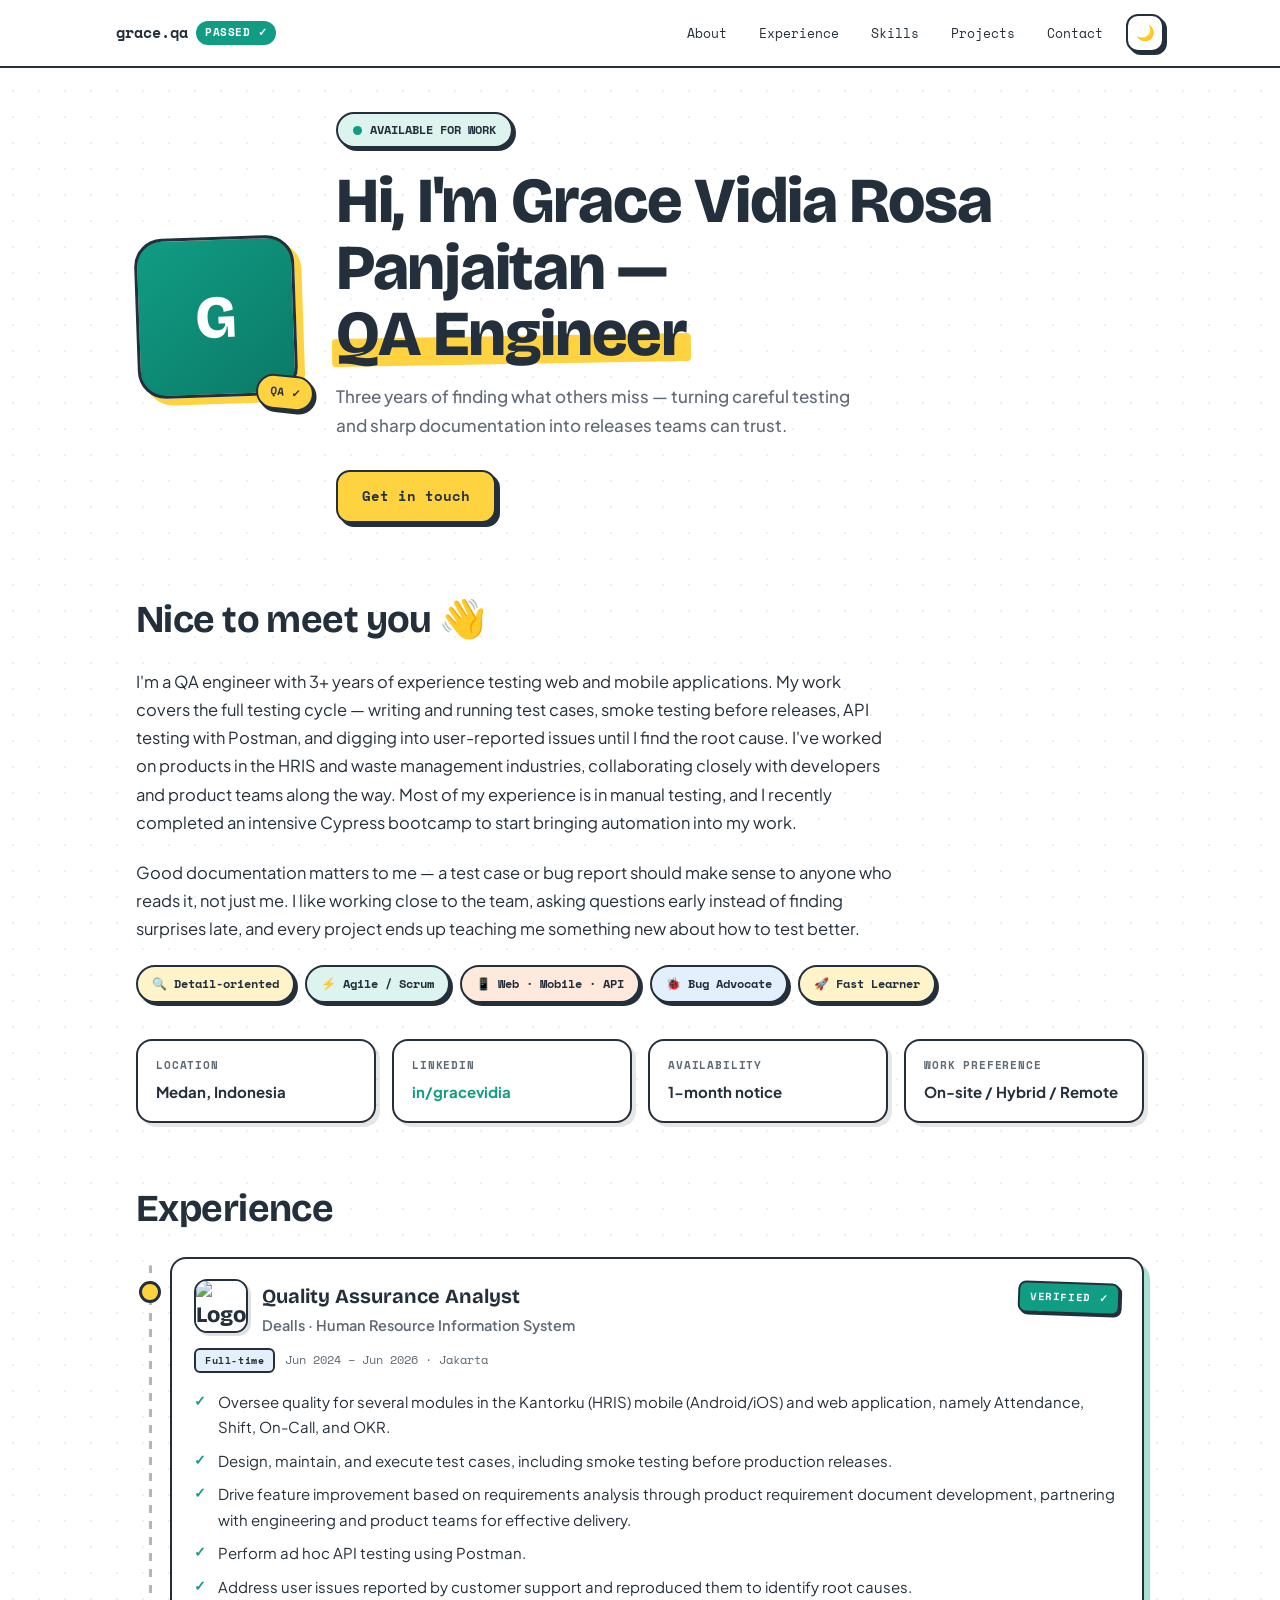
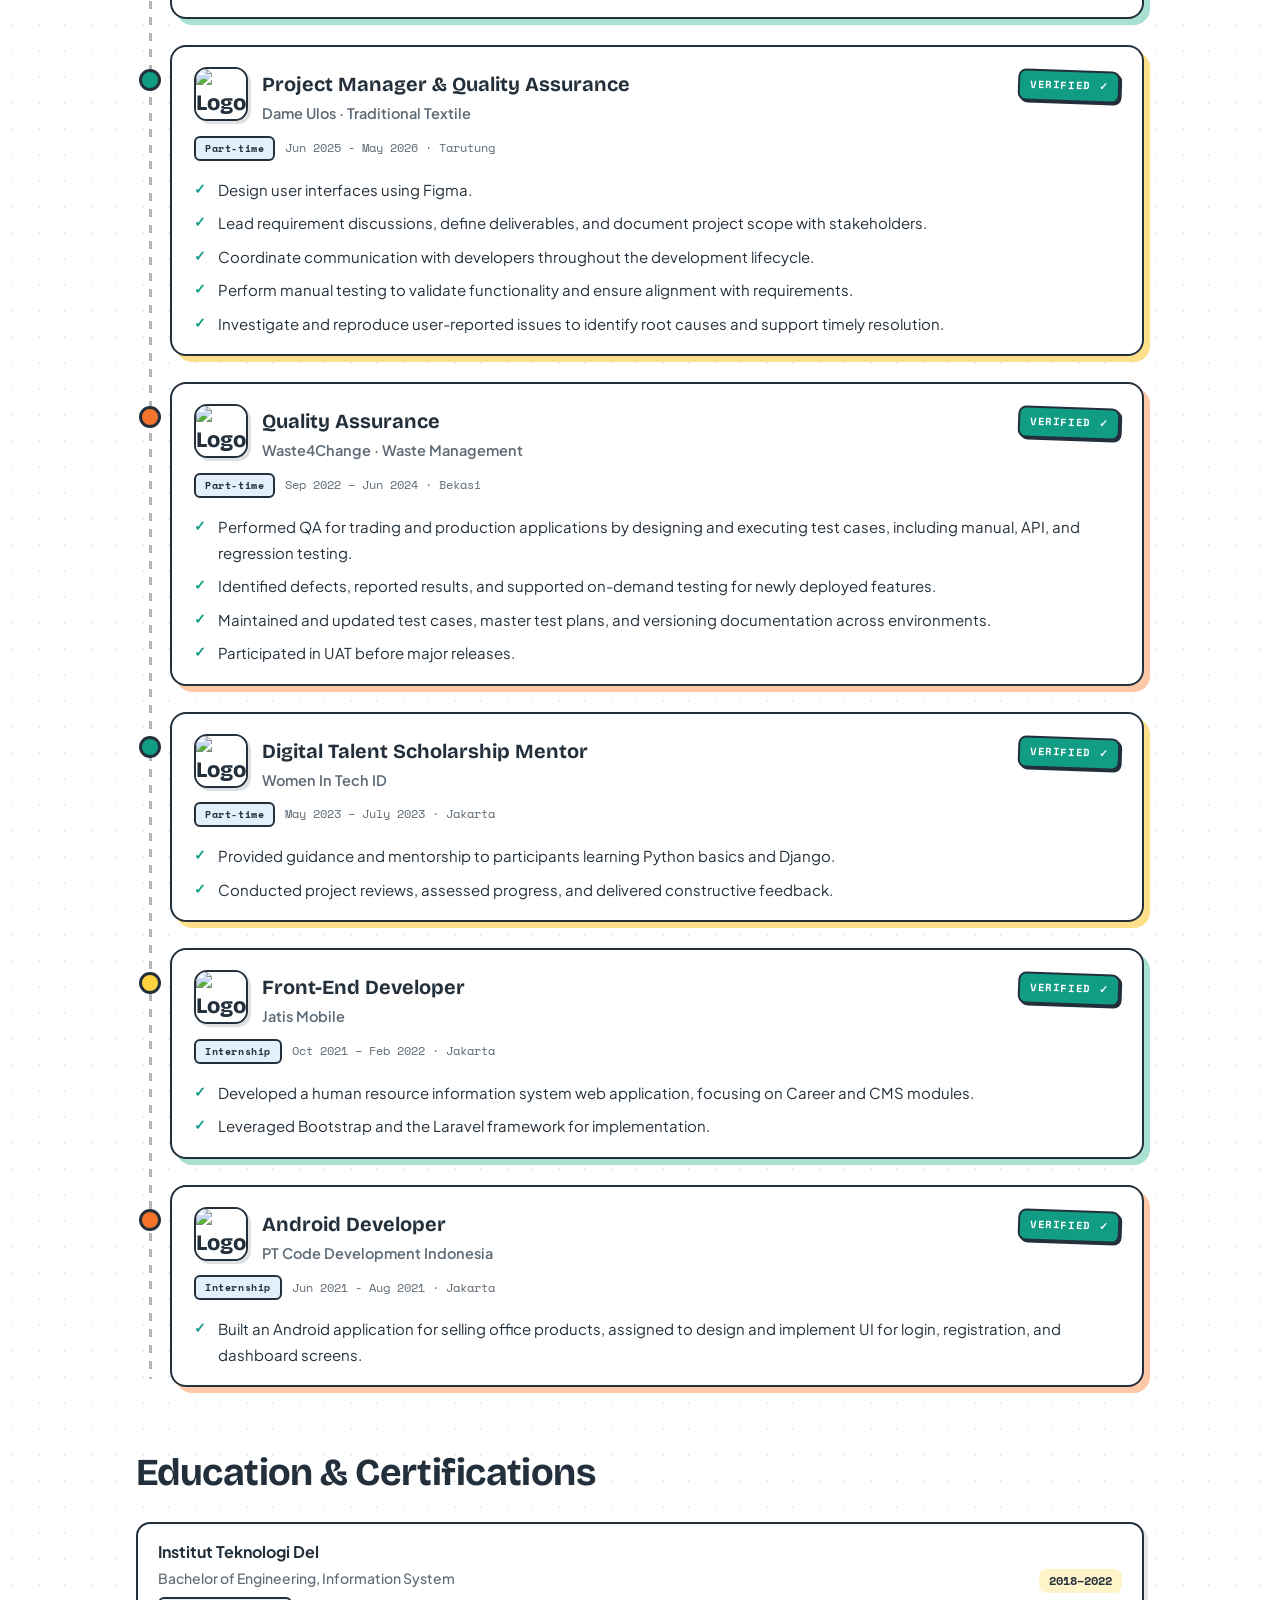
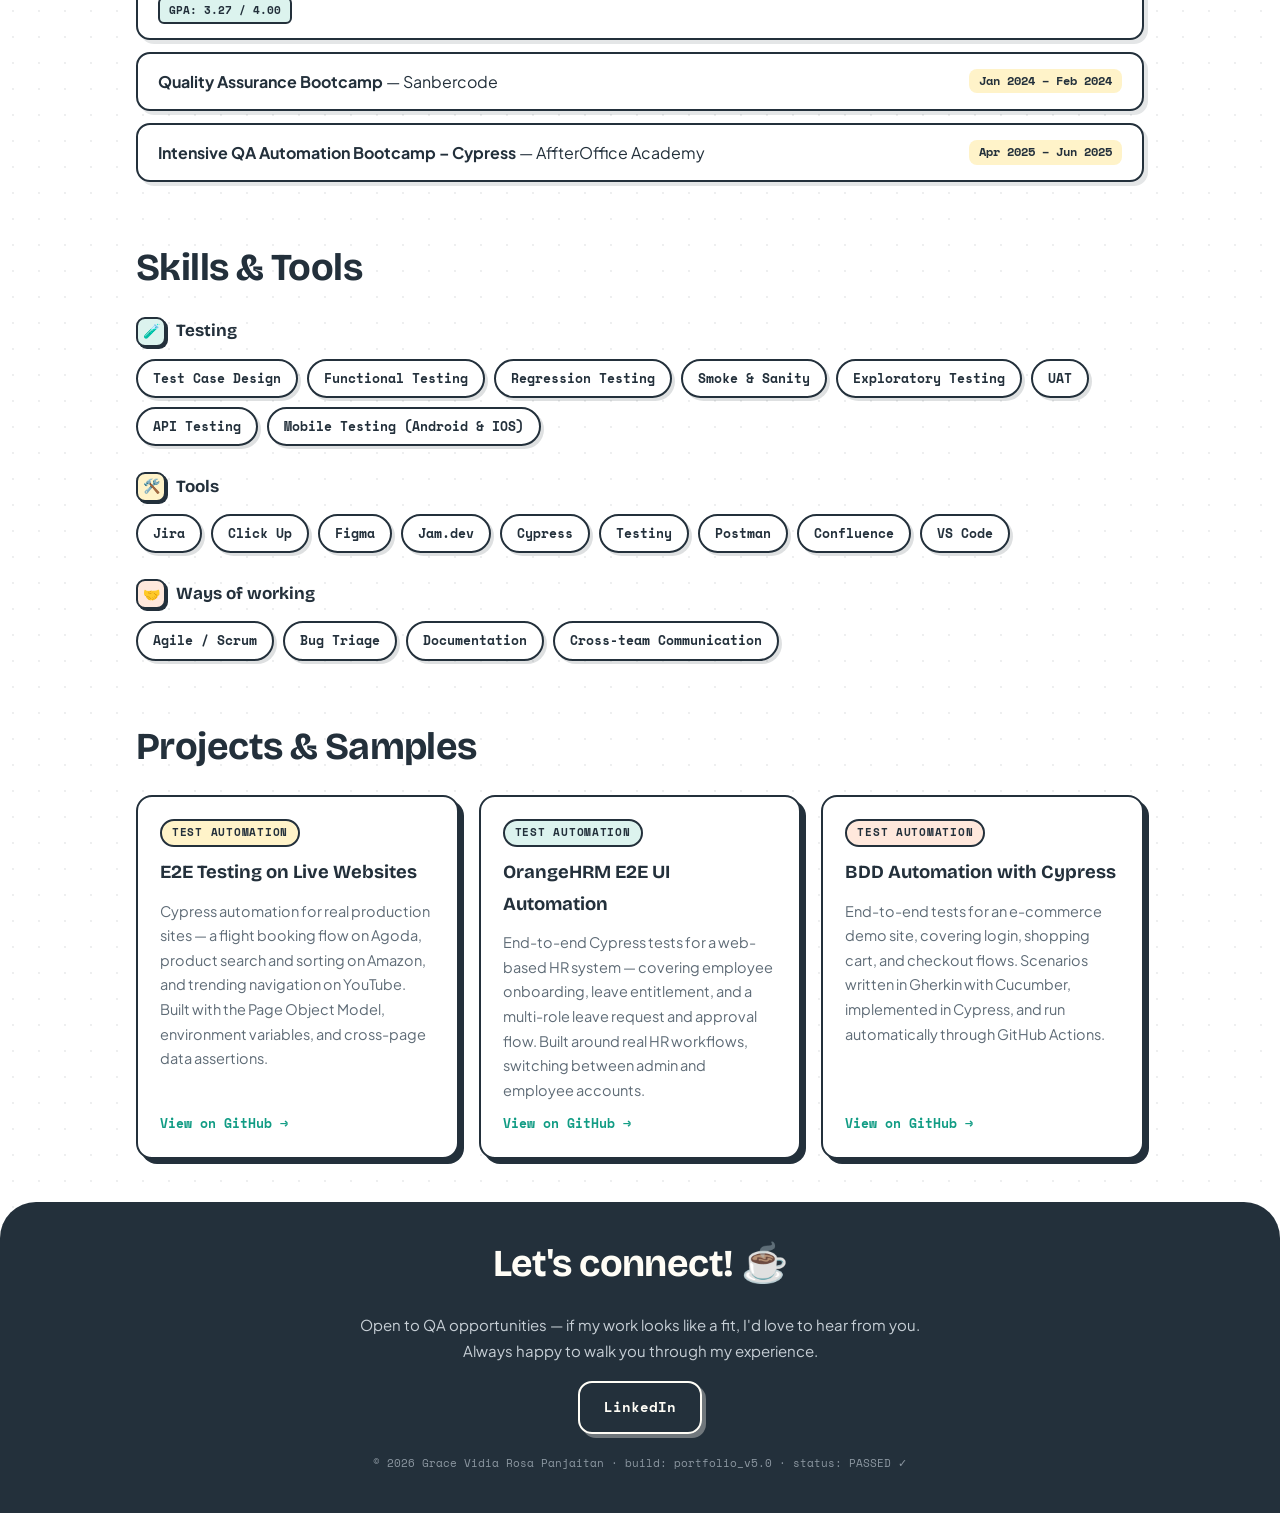
==== commit b20240c3: "Update Project sections" ====
--- a/index.html
+++ b/index.html
@@ -364,23 +364,31 @@
       <h2>Projects &amp; Samples</h2>
       <div class="proj-grid">
         <article class="proj">
-          <span class="ptype">TEST CASE</span>
-          <h3>[Title, e.g. E-commerce App Test Cases]</h3>
-          <p>[Feature coverage, number of test cases, techniques used — boundary value analysis, equivalence
-            partitioning, etc.]</p>
-          <a href="#">View document →</a>
+          <span class="ptype">TEST AUTOMATION</span>
+          <h3>E2E Testing on Live Websites</h3>
+          <p>Cypress automation for real production sites — a flight booking flow on
+            Agoda, product search and sorting on Amazon, and trending navigation on
+            YouTube. Built with the Page Object Model, environment variables, and
+            cross-page data assertions.</p>
+          <a href="https://github.com/gracepanjaitan/Final-Project" target="_blank" rel="noopener">View on GitHub →</a>
         </article>
         <article class="proj">
-          <span class="ptype">BUG REPORT</span>
-          <h3>[Title, e.g. Structured Bug Report Sample]</h3>
-          <p>[Your bug report format — reproduction steps, expected vs actual, severity, and supporting evidence.]</p>
-          <a href="#">View document →</a>
+          <span class="ptype">TEST AUTOMATION</span>
+          <h3>OrangeHRM E2E UI Automation</h3>
+          <p>End-to-end Cypress tests for a web-based HR system — covering employee
+            onboarding, leave entitlement, and a multi-role leave request and approval
+            flow. Built around real HR workflows, switching between admin and employee accounts.</p>
+          <a href="https://github.com/gracepanjaitan/UI-Testing-Cypress" target="_blank" rel="noopener">View on GitHub
+            →</a>
         </article>
         <article class="proj">
-          <span class="ptype">API TESTING</span>
-          <h3>[Title, e.g. API Testing with Postman]</h3>
-          <p>[Postman collections you built, positive/negative scenarios, response validation.]</p>
-          <a href="#">View collection →</a>
+          <span class="ptype">TEST AUTOMATION</span>
+          <h3>BDD Automation with Cypress</h3>
+          <p>End-to-end tests for an e-commerce demo site, covering login, shopping
+            cart, and checkout flows. Scenarios written in Gherkin with Cucumber,
+            implemented in Cypress, and run automatically through GitHub Actions.</p>
+          <a href="https://github.com/gracepanjaitan/BDD-Cypress-Project" target="_blank" rel="noopener">View on GitHub
+            →</a>
         </article>
       </div>
     </div>
@@ -390,8 +398,8 @@
   <footer id="contact">
     <div class="wrap reveal">
       <h2>Let's connect! ☕</h2>
-      <p>Currently open to QA opportunities — if my work sounds like a fit for your team,I'd love to hear from you.
-        <br>Always happy to walk you through my experience.</p>
+      <p>Open to QA opportunities — if my work looks like a fit, I'd love to hear from you.<br>Always happy to walk you
+        through my experience.</p>
       <div class="contact-row">
         <a class="btn" href="https://www.linkedin.com/in/gracevidia/">LinkedIn</a>
       </div>
--- a/styles.css
+++ b/styles.css
@@ -1,391 +1,1105 @@
-:root{
-    --bg:#FFFFFF;            /* brilliant white */
-    --ink:#23303B;
-    --soft:#5E6B76;
-    --card:#FFFFFF;
-    --tangerine:#F4742B;
-    --tangerine-soft:#FFE8DC;
-    --teal:#119C84;
-    --teal-soft:#DCF3EE;
-    --sun:#FFD23F;
-    --sun-soft:#FFF3C9;
-    --sky-soft:#E3F0FB;
-    --dot:rgba(35,48,59,.08);
-    --topbar:rgba(255,255,255,.9);
-    --footer-bg:#23303B;
-    --radius:16px;
-  }
-  [data-theme="dark"]{
-    --bg:#22262E;            /* charcoal lembut, tidak pekat */
-    --ink:#D5DCE4;           /* teks abu terang, tidak menyilaukan */
-    --soft:#9AA5B1;
-    --card:#2B313B;
-    --tangerine:#F08B52;
-    --tangerine-soft:#3B302C;
-    --teal:#3BAE97;
-    --teal-soft:#2A3834;
-    --sun:#E9C254;
-    --sun-soft:#383426;
-    --sky-soft:#2A323E;
-    --dot:rgba(213,220,228,.04);
-    --topbar:rgba(34,38,46,.92);
-    --footer-bg:#1B1F26;
-  }
-  *{margin:0;padding:0;box-sizing:border-box}
-  html{scroll-behavior:smooth}
-  body{
-    background:var(--bg);
-    color:var(--ink);
-    font-family:'Plus Jakarta Sans',sans-serif;
-    font-size:16px;line-height:1.7;
-    background-image:radial-gradient(var(--dot) 1px, transparent 1px);
-    background-size:26px 26px;
-    transition:background .3s, color .3s;
-  }
-  .wrap{max-width:1080px;margin:0 auto;padding:0 36px}
-  ::selection{background:var(--sun);color:#23303B}
-  a:focus-visible,button:focus-visible{outline:3px solid var(--tangerine);outline-offset:3px;border-radius:6px}
-
-  /* ---------- topbar ---------- */
-  .topbar{
-    position:sticky;top:0;z-index:50;
-    background:var(--topbar);
-    backdrop-filter:blur(10px);
-    border-bottom:2px solid var(--ink);
-  }
-  .topbar-inner{display:flex;align-items:center;justify-content:space-between;padding:14px 16px}
-  .brand{
-    font-family:'Space Mono',monospace;font-size:14.5px;font-weight:700;
-    color:var(--ink);text-decoration:none;
-    display:inline-flex;align-items:center;gap:8px;
-  }
-  .brand .chip{
-    background:var(--teal);color:#fff;font-size:10.5px;
-    padding:3px 9px;border-radius:99px;letter-spacing:.05em;
-  }
-  .top-right{display:flex;align-items:center;gap:10px}
-  nav.menu{display:flex;gap:6px}
-  nav.menu a{
-    font-family:'Space Mono',monospace;font-size:13px;
-    color:var(--ink);text-decoration:none;padding:7px 13px;border-radius:99px;
-    transition:background .15s;
-  }
-  nav.menu a:hover{background:var(--sun-soft)}
-  #themeBtn{
-    background:var(--card);border:2px solid var(--ink);
-    width:38px;height:38px;border-radius:12px;cursor:pointer;
-    font-size:15px;display:grid;place-items:center;color:var(--ink);
-    box-shadow:3px 3px 0 var(--ink);
-    transition:transform .12s, box-shadow .12s;
-  }
-  #themeBtn:hover{transform:translate(1px,1px);box-shadow:2px 2px 0 var(--ink)}
-
-  /* ---------- hero ---------- */
-  .hero{position:relative;padding:44px 0 38px;overflow:hidden}
-
-  .hero-grid{position:relative;display:grid;grid-template-columns:auto 1fr;gap:40px;align-items:center}
-  .avatar-wrap{position:relative;width:160px;flex-shrink:0}
-  .avatar{
-    width:160px;height:160px;border-radius:28px;
-    background:linear-gradient(140deg,var(--teal),#0B7A67);
-    border:3px solid var(--ink);
-    box-shadow:7px 7px 0 var(--sun);
-    display:grid;place-items:center;overflow:hidden;
-    font-family:'Bricolage Grotesque',sans-serif;font-size:60px;font-weight:800;color:#fff;
-    transform:rotate(-2deg);
-  }
-  .avatar img{width:100%;height:100%;object-fit:cover}
-  .sticker{
-    position:absolute;bottom:-12px;right:-18px;
-    background:var(--sun);color:#23303B;border:2.5px solid var(--ink);border-radius:99px;
-    font-family:'Space Mono',monospace;font-size:11px;font-weight:700;
-    padding:6px 12px;transform:rotate(6deg);
-    box-shadow:3px 3px 0 var(--ink);
-  }
-  .status-pill{
-    display:inline-flex;align-items:center;gap:8px;
-    font-family:'Space Mono',monospace;font-size:12px;font-weight:700;
-    color:var(--ink);background:var(--teal-soft);
-    border:2px solid var(--ink);
-    padding:6px 15px;border-radius:99px;margin-bottom:20px;
-    box-shadow:3px 3px 0 var(--ink);
-  }
-  .status-pill .dot{width:9px;height:9px;border-radius:50%;background:var(--teal);animation:pulse 2s infinite}
-  @keyframes pulse{0%,100%{opacity:1}50%{opacity:.3}}
-  h1{
-    font-family:'Bricolage Grotesque',sans-serif;font-weight:800;
-    font-size:clamp(40px,7vw,64px);line-height:1.04;letter-spacing:-.02em;
-    margin-bottom:14px;
-  }
-  .hl{position:relative;display:inline-block;white-space:nowrap}
-  .hl::before{
-    content:"";position:absolute;left:-4px;right:-4px;bottom:6%;height:42%;
-    background:var(--sun);z-index:-1;border-radius:4px;transform:rotate(-1deg);
-  }
-  [data-theme="dark"] .hl{color:#23303B}
-  [data-theme="dark"] .hl::before{height:88%;bottom:4%}
-  .hero p.lede{max-width:520px;color:var(--soft);font-size:17px;font-weight:500}
-  .hero-cta{display:flex;gap:14px;flex-wrap:wrap;margin-top:30px}
-  .btn{
-    display:inline-flex;align-items:center;gap:8px;
-    font-family:'Space Mono',monospace;font-size:13.5px;font-weight:700;
-    text-decoration:none;padding:13px 24px;border-radius:14px;
-    border:2.5px solid var(--ink);color:var(--ink);
-    box-shadow:4px 4px 0 var(--ink);
-    transition:transform .12s, box-shadow .12s;
-    background:var(--card);
-  }
-  .btn:hover{transform:translate(2px,2px);box-shadow:2px 2px 0 var(--ink)}
-  .btn:active{transform:translate(4px,4px);box-shadow:0 0 0 var(--ink)}
-  .btn-primary{background:var(--tangerine);color:#fff}
-  .btn-sun{background:var(--sun);color:#23303B}
-
-  /* ---------- sections ---------- */
-  section{padding:22px 0}
-  .eyebrow{
-    display:inline-block;
-    font-family:'Space Mono',monospace;font-size:11.5px;font-weight:700;
-    letter-spacing:.08em;color:var(--ink);
-    background:var(--tangerine-soft);border:2px solid var(--ink);
-    padding:4px 12px;border-radius:99px;margin-bottom:10px;
-    box-shadow:2.5px 2.5px 0 var(--ink);
-  }
-  .eyebrow.t{background:var(--teal-soft)}
-  .eyebrow.s{background:var(--sun-soft)}
-  .eyebrow.b{background:var(--sky-soft)}
-  h2{
-    font-family:'Bricolage Grotesque',sans-serif;font-weight:700;
-    font-size:clamp(28px,4.5vw,38px);letter-spacing:-.015em;margin-bottom:16px;
-  }
-  .reveal{opacity:0;transform:translateY(20px);transition:opacity .55s ease, transform .55s ease}
-  .reveal.in{opacity:1;transform:none}
-
-  /* about */
-  .about-text{max-width:760px;font-size:16.5px;margin-bottom:22px}
-  .tags{display:flex;flex-wrap:wrap;gap:10px;list-style:none;margin-bottom:36px}
-  .tags li{
-    font-family:'Space Mono',monospace;font-size:12px;font-weight:700;
-    border:2px solid var(--ink);padding:7px 14px;border-radius:99px;
-    box-shadow:3px 3px 0 var(--ink);
-    transition:transform .12s, box-shadow .12s;
-  }
-  .tags li:hover{transform:translate(2px,2px);box-shadow:1px 1px 0 var(--ink)}
-  .tags li:nth-child(4n+1){background:var(--sun-soft)}
-  .tags li:nth-child(4n+2){background:var(--teal-soft)}
-  .tags li:nth-child(4n+3){background:var(--tangerine-soft)}
-  .tags li:nth-child(4n+4){background:var(--sky-soft)}
-
-  .info-grid{display:grid;grid-template-columns:repeat(auto-fit,minmax(230px,1fr));gap:16px}
-  .info-card{
-    background:var(--card);border:2.5px solid var(--ink);
-    border-radius:var(--radius);padding:16px 18px;
-    box-shadow:4px 4px 0 rgba(35,48,59,.12);
-  }
-  .info-card .k{
-    font-family:'Space Mono',monospace;font-size:10.5px;font-weight:700;
-    color:var(--soft);letter-spacing:.08em;text-transform:uppercase;margin-bottom:4px;
-  }
-  .info-card .v{font-weight:700;font-size:15px;word-break:break-word}
-  .info-card .v a{color:var(--teal);text-decoration:none}
-  .info-card .v a:hover{text-decoration:underline}
-
-  /* experience: timeline + sticker cards */
-  .timeline{position:relative;padding-left:34px}
-  .timeline::before{
-    content:"";position:absolute;left:12.5px;top:8px;bottom:8px;width:3px;
-    background:repeating-linear-gradient(var(--ink) 0 8px, transparent 8px 16px);
-    border-radius:3px;opacity:.35;
-  }
-  .ticket{position:relative;margin-bottom:26px}
-  .ticket:last-child{margin-bottom:0}
-  .ticket::before{
-    content:"";position:absolute;left:-31px;top:24px;width:16px;height:16px;
-    border-radius:50%;background:var(--sun);border:3px solid var(--ink);
-  }
-  .ticket:nth-child(2n)::before{background:var(--teal)}
-  .ticket:nth-child(3n)::before{background:var(--tangerine)}
-  .ticket-card{
-    background:var(--card);border:2.5px solid var(--ink);
-    border-radius:var(--radius);overflow:hidden;
-    box-shadow:6px 6px 0 #A8E0D2;
-    transition:transform .15s, box-shadow .15s;
-  }
-  .ticket:nth-child(2n) .ticket-card{box-shadow:6px 6px 0 #FFE08A}
-  .ticket:nth-child(3n) .ticket-card{box-shadow:6px 6px 0 #FFC9A8}
-  .ticket-logo{
-    width:54px;height:54px;flex-shrink:0;
-    border:2.5px solid var(--ink);border-radius:13px;
-    background:var(--sky-soft);overflow:hidden;
-    display:grid;place-items:center;
-    font-family:'Bricolage Grotesque',sans-serif;font-weight:800;font-size:22px;
-    box-shadow:3px 3px 0 rgba(35,48,59,.15);
-  }
-  .ticket-logo img{width:100%;height:100%;object-fit:contain;background:#fff}
-  .ticket-head{
-    display:flex;align-items:flex-start;gap:14px;flex-wrap:wrap;
-    padding:20px 22px 10px;
-  }
-  .ticket-title{flex:1;min-width:200px}
-  .ticket-title h3{font-family:'Bricolage Grotesque',sans-serif;font-weight:700;font-size:20px}
-  .ticket-title .org{color:var(--soft);font-size:14.5px;font-weight:600}
-  .ticket-status{
-    font-family:'Space Mono',monospace;font-size:10.5px;font-weight:700;
-    letter-spacing:.06em;color:#fff;background:var(--teal);
-    border:2px solid var(--ink);border-radius:8px;padding:5px 10px;
-    margin-top:3px;white-space:nowrap;transform:rotate(2deg);
-    box-shadow:2px 2px 0 var(--ink);
-  }
-  .ticket-period{
-    font-family:'Space Mono',monospace;font-size:12px;color:var(--soft);
-    padding:0 22px 4px;display:flex;align-items:center;gap:10px;flex-wrap:wrap;
-  }
-  .emp-type{
-    font-family:'Space Mono',monospace;font-size:10px;font-weight:700;
-    letter-spacing:.06em;color:var(--ink);
-    border:2px solid var(--ink);border-radius:6px;padding:2px 9px;
-    background:var(--sky-soft);
-  }
-  .ticket-body{padding:8px 22px 14px}
-  .ticket-body ul{list-style:none}
-  .ticket-body ul li{position:relative;padding:4px 0 4px 24px;font-size:15px}
-  .ticket-body ul li::before{
-    content:"✓";position:absolute;left:0;top:4px;
-    color:var(--teal);font-weight:800;font-size:14px;
-  }
-  .ticket-tools{display:flex;flex-wrap:wrap;gap:7px;padding:0 22px 20px}
-  .ticket-tools span{
-    font-family:'Space Mono',monospace;font-size:11px;font-weight:700;
-    background:var(--bg);border:2px solid var(--ink);border-radius:7px;padding:3px 9px;
-  }
-
-  /* education & certifications */
-  .plain-list{list-style:none}
-  .plain-list li{
-    background:var(--card);border:2.5px solid var(--ink);border-radius:14px;
-    padding:14px 20px;margin-bottom:12px;
-    display:flex;justify-content:space-between;gap:16px;flex-wrap:wrap;
-    box-shadow:4px 4px 0 rgba(35,48,59,.12);
-  }
-  .plain-list li:last-child{margin-bottom:0}
-  .edu-main{flex:1;min-width:240px}
-  .edu-sub{font-size:14px;color:var(--soft);font-weight:500;margin-top:2px}
-  .edu-grade{
-    display:inline-block;margin-top:6px;
-    font-family:'Space Mono',monospace;font-size:11px;font-weight:700;
-    color:var(--ink);background:var(--teal-soft);
-    border:2px solid var(--ink);border-radius:6px;padding:2px 9px;
-  }
-  .plain-list .meta{
-    font-family:'Space Mono',monospace;font-size:12px;font-weight:700;
-    color:var(--ink);background:var(--sun-soft);border-radius:8px;
-    padding:2px 10px;align-self:center;
-  }
-
-  /* skills */
-  .skill-group{margin-bottom:26px}
-  .skill-group:last-child{margin-bottom:0}
-  .skill-group .g{
-    font-family:'Bricolage Grotesque',sans-serif;font-size:17px;font-weight:700;
-    margin-bottom:12px;display:flex;align-items:center;gap:10px;
-  }
-  .skill-group .g .ico{
-    width:30px;height:30px;border-radius:9px;border:2px solid var(--ink);
-    display:grid;place-items:center;font-size:14px;
-    box-shadow:2px 2px 0 var(--ink);
-  }
-  .skill-group:nth-child(2) .g .ico{background:var(--teal-soft)}
-  .skill-group:nth-child(3) .g .ico{background:var(--sun-soft)}
-  .skill-group:nth-child(4) .g .ico{background:var(--tangerine-soft)}
-  .skill-list{display:flex;flex-wrap:wrap;gap:9px;list-style:none}
-  .skill-list li{
-    font-family:'Space Mono',monospace;font-size:12.5px;font-weight:700;
-    background:var(--card);border:2px solid var(--ink);
-    padding:7px 15px;border-radius:99px;
-    box-shadow:3px 3px 0 rgba(35,48,59,.15);
-    transition:transform .12s, box-shadow .12s, background .12s;
-  }
-  .skill-list li:hover{transform:translate(1px,1px);box-shadow:1px 1px 0 rgba(35,48,59,.2);background:var(--sun-soft)}
-
-  /* projects */
-  .proj-grid{display:grid;grid-template-columns:repeat(auto-fit,minmax(250px,1fr));gap:20px}
-  .proj{
-    background:var(--card);border:2.5px solid var(--ink);border-radius:var(--radius);
-    padding:22px;display:flex;flex-direction:column;gap:10px;
-    box-shadow:5px 5px 0 var(--ink);
-    transition:transform .15s, box-shadow .15s;
-  }
-  .proj:hover{transform:translate(-2px,-2px);box-shadow:8px 8px 0 var(--ink)}
-  .proj .ptype{
-    align-self:flex-start;
-    font-family:'Space Mono',monospace;font-size:10.5px;font-weight:700;
-    letter-spacing:.07em;border:2px solid var(--ink);border-radius:99px;padding:3px 10px;
-  }
-  .proj:nth-child(1) .ptype{background:var(--sun-soft)}
-  .proj:nth-child(2) .ptype{background:var(--teal-soft)}
-  .proj:nth-child(3) .ptype{background:var(--tangerine-soft)}
-  .proj h3{font-family:'Bricolage Grotesque',sans-serif;font-weight:700;font-size:18.5px}
-  .proj p{font-size:14.5px;color:var(--soft)}
-  .proj a{
-    margin-top:auto;font-family:'Space Mono',monospace;font-size:13px;font-weight:700;
-    color:var(--teal);text-decoration:none;
-  }
-  .proj a:hover{text-decoration:underline}
-
-  /* footer */
-  footer{
-    margin-top:16px;padding:30px 0 22px;text-align:center;
-    background:var(--footer-bg);color:#FFFDF6;
-    border-radius:36px 36px 0 0;
-  }
-  footer .eyebrow{background:var(--sun);color:#23303B;box-shadow:2.5px 2.5px 0 #000;border-color:#23303B}
-  footer h2{color:#FFFDF6}
-  footer p{color:#C7CFD6;max-width:620px;margin:0 auto 18px;font-size:15px}
-  footer .btn{border-color:#FFFDF6;color:#FFFDF6;background:transparent;box-shadow:4px 4px 0 rgba(255,253,246,.35)}
-  footer .btn:hover{box-shadow:2px 2px 0 rgba(255,253,246,.35)}
-  footer .btn-sun{background:var(--sun);color:#23303B;border-color:var(--sun)}
-  .contact-row{display:flex;gap:14px;justify-content:center;flex-wrap:wrap}
-  .foot-note{margin-top:20px;font-family:'Space Mono',monospace;font-size:11px;color:#8C97A1}
-
-  @media (max-width:640px){
-    nav.menu{display:none}
-    .hero{padding:34px 0 30px}
-    .hero-grid{grid-template-columns:auto 1fr;gap:16px;align-items:center}
-    .avatar-wrap{width:88px}
-    .avatar{width:88px;height:88px;font-size:32px;border-radius:20px;box-shadow:5px 5px 0 var(--sun)}
-    .sticker{font-size:9px;padding:4px 8px;bottom:-8px;right:-10px;box-shadow:2px 2px 0 var(--ink)}
-    .status-pill{font-size:10px;padding:4px 10px;margin-bottom:10px;box-shadow:2px 2px 0 var(--ink)}
-    h1{font-size:25px;line-height:1.15;margin-bottom:8px}
-    .hero p.lede{font-size:14px}
-    .hero-cta{margin-top:14px}
-    .info-grid{grid-template-columns:1fr 1fr;gap:10px}
-    .info-card{padding:12px 13px}
-    .info-card .k{font-size:9.5px}
-    .info-card .v{font-size:13px}
-    section{padding:20px 0}
-    .timeline{padding-left:28px}
-    .ticket::before{left:-25.5px}
-    .ticket-head{padding:14px 16px 8px;gap:10px}
-    .ticket-logo{width:42px;height:42px;font-size:17px;border-radius:10px}
-    .ticket-title h3{font-size:16.5px}
-    .ticket-title .org{font-size:13px}
-    .ticket-status{font-size:9px;padding:3px 7px}
-    .ticket-period{padding:0 16px 4px;font-size:11px}
-    .emp-type{font-size:9px;padding:2px 7px}
-    .ticket-body{padding:6px 16px 10px}
-    .ticket-body ul li{font-size:13.5px;padding:3px 0 3px 20px}
-    .ticket-tools{padding:0 16px 14px;gap:5px}
-    .ticket-tools span{font-size:10px;padding:2px 7px}
-  }
-  @media (prefers-reduced-motion:reduce){
-    *,*::before,*::after{animation:none!important;transition:none!important}
-    .reveal{opacity:1;transform:none}
-  }
-
-  /* dark mode: bayangan lembut agar tidak menyilaukan */
-  [data-theme="dark"] .ticket-card,
-  [data-theme="dark"] .ticket:nth-child(2n) .ticket-card,
-  [data-theme="dark"] .ticket:nth-child(3n) .ticket-card{box-shadow:6px 6px 0 rgba(0,0,0,.35)}
-  [data-theme="dark"] .proj{box-shadow:5px 5px 0 rgba(0,0,0,.35)}
-  [data-theme="dark"] .proj:hover{box-shadow:8px 8px 0 rgba(0,0,0,.5)}
-  [data-theme="dark"] .info-card,
-  [data-theme="dark"] .plain-list li{box-shadow:4px 4px 0 rgba(0,0,0,.3)}
+:root {
+  --bg: #FFFFFF;
+  /* brilliant white */
+  --ink: #23303B;
+  --soft: #5E6B76;
+  --card: #FFFFFF;
+  --tangerine: #F4742B;
+  --tangerine-soft: #FFE8DC;
+  --teal: #119C84;
+  --teal-soft: #DCF3EE;
+  --sun: #FFD23F;
+  --sun-soft: #FFF3C9;
+  --sky-soft: #E3F0FB;
+  --dot: rgba(35, 48, 59, .08);
+  --topbar: rgba(255, 255, 255, .9);
+  --footer-bg: #23303B;
+  --radius: 16px;
+}
+
+[data-theme="dark"] {
+  --bg: #22262E;
+  /* charcoal lembut, tidak pekat */
+  --ink: #D5DCE4;
+  /* teks abu terang, tidak menyilaukan */
+  --soft: #9AA5B1;
+  --card: #2B313B;
+  --tangerine: #F08B52;
+  --tangerine-soft: #3B302C;
+  --teal: #3BAE97;
+  --teal-soft: #2A3834;
+  --sun: #E9C254;
+  --sun-soft: #383426;
+  --sky-soft: #2A323E;
+  --dot: rgba(213, 220, 228, .04);
+  --topbar: rgba(34, 38, 46, .92);
+  --footer-bg: #1B1F26;
+}
+
+* {
+  margin: 0;
+  padding: 0;
+  box-sizing: border-box
+}
+
+html {
+  scroll-behavior: smooth
+}
+
+body {
+  background: var(--bg);
+  color: var(--ink);
+  font-family: 'Plus Jakarta Sans', sans-serif;
+  font-size: 16px;
+  line-height: 1.7;
+  background-image: radial-gradient(var(--dot) 1px, transparent 1px);
+  background-size: 26px 26px;
+  transition: background .3s, color .3s;
+}
+
+.wrap {
+  max-width: 1080px;
+  margin: 0 auto;
+  padding: 0 36px
+}
+
+::selection {
+  background: var(--sun);
+  color: #23303B
+}
+
+a:focus-visible,
+button:focus-visible {
+  outline: 3px solid var(--tangerine);
+  outline-offset: 3px;
+  border-radius: 6px
+}
+
+/* ---------- topbar ---------- */
+.topbar {
+  position: sticky;
+  top: 0;
+  z-index: 50;
+  background: var(--topbar);
+  backdrop-filter: blur(10px);
+  border-bottom: 2px solid var(--ink);
+}
+
+.topbar-inner {
+  display: flex;
+  align-items: center;
+  justify-content: space-between;
+  padding: 14px 16px
+}
+
+.brand {
+  font-family: 'Space Mono', monospace;
+  font-size: 14.5px;
+  font-weight: 700;
+  color: var(--ink);
+  text-decoration: none;
+  display: inline-flex;
+  align-items: center;
+  gap: 8px;
+}
+
+.brand .chip {
+  background: var(--teal);
+  color: #fff;
+  font-size: 10.5px;
+  padding: 3px 9px;
+  border-radius: 99px;
+  letter-spacing: .05em;
+}
+
+.top-right {
+  display: flex;
+  align-items: center;
+  gap: 10px
+}
+
+nav.menu {
+  display: flex;
+  gap: 6px
+}
+
+nav.menu a {
+  font-family: 'Space Mono', monospace;
+  font-size: 13px;
+  color: var(--ink);
+  text-decoration: none;
+  padding: 7px 13px;
+  border-radius: 99px;
+  transition: background .15s;
+}
+
+nav.menu a:hover {
+  background: var(--sun-soft)
+}
+
+#themeBtn {
+  background: var(--card);
+  border: 2px solid var(--ink);
+  width: 38px;
+  height: 38px;
+  border-radius: 12px;
+  cursor: pointer;
+  font-size: 15px;
+  display: grid;
+  place-items: center;
+  color: var(--ink);
+  box-shadow: 3px 3px 0 var(--ink);
+  transition: transform .12s, box-shadow .12s;
+}
+
+#themeBtn:hover {
+  transform: translate(1px, 1px);
+  box-shadow: 2px 2px 0 var(--ink)
+}
+
+/* ---------- hero ---------- */
+.hero {
+  position: relative;
+  padding: 44px 0 38px;
+  overflow: hidden
+}
+
+.hero-grid {
+  position: relative;
+  display: grid;
+  grid-template-columns: auto 1fr;
+  gap: 40px;
+  align-items: center
+}
+
+.avatar-wrap {
+  position: relative;
+  width: 160px;
+  flex-shrink: 0
+}
+
+.avatar {
+  width: 160px;
+  height: 160px;
+  border-radius: 28px;
+  background: linear-gradient(140deg, var(--teal), #0B7A67);
+  border: 3px solid var(--ink);
+  box-shadow: 7px 7px 0 var(--sun);
+  display: grid;
+  place-items: center;
+  overflow: hidden;
+  font-family: 'Bricolage Grotesque', sans-serif;
+  font-size: 60px;
+  font-weight: 800;
+  color: #fff;
+  transform: rotate(-2deg);
+}
+
+.avatar img {
+  width: 100%;
+  height: 100%;
+  object-fit: cover
+}
+
+.sticker {
+  position: absolute;
+  bottom: -12px;
+  right: -18px;
+  background: var(--sun);
+  color: #23303B;
+  border: 2.5px solid var(--ink);
+  border-radius: 99px;
+  font-family: 'Space Mono', monospace;
+  font-size: 11px;
+  font-weight: 700;
+  padding: 6px 12px;
+  transform: rotate(6deg);
+  box-shadow: 3px 3px 0 var(--ink);
+}
+
+.status-pill {
+  display: inline-flex;
+  align-items: center;
+  gap: 8px;
+  font-family: 'Space Mono', monospace;
+  font-size: 12px;
+  font-weight: 700;
+  color: var(--ink);
+  background: var(--teal-soft);
+  border: 2px solid var(--ink);
+  padding: 6px 15px;
+  border-radius: 99px;
+  margin-bottom: 20px;
+  box-shadow: 3px 3px 0 var(--ink);
+}
+
+.status-pill .dot {
+  width: 9px;
+  height: 9px;
+  border-radius: 50%;
+  background: var(--teal);
+  animation: pulse 2s infinite
+}
+
+@keyframes pulse {
+
+  0%,
+  100% {
+    opacity: 1
+  }
+
+  50% {
+    opacity: .3
+  }
+}
+
+h1 {
+  font-family: 'Bricolage Grotesque', sans-serif;
+  font-weight: 800;
+  font-size: clamp(40px, 7vw, 64px);
+  line-height: 1.04;
+  letter-spacing: -.02em;
+  margin-bottom: 14px;
+}
+
+.hl {
+  position: relative;
+  display: inline-block;
+  white-space: nowrap
+}
+
+.hl::before {
+  content: "";
+  position: absolute;
+  left: -4px;
+  right: -4px;
+  bottom: 6%;
+  height: 42%;
+  background: var(--sun);
+  z-index: -1;
+  border-radius: 4px;
+  transform: rotate(-1deg);
+}
+
+[data-theme="dark"] .hl {
+  color: #23303B
+}
+
+[data-theme="dark"] .hl::before {
+  height: 88%;
+  bottom: 4%
+}
+
+.hero p.lede {
+  max-width: 520px;
+  color: var(--soft);
+  font-size: 17px;
+  font-weight: 500
+}
+
+.hero-cta {
+  display: flex;
+  gap: 14px;
+  flex-wrap: wrap;
+  margin-top: 30px
+}
+
+.btn {
+  display: inline-flex;
+  align-items: center;
+  gap: 8px;
+  font-family: 'Space Mono', monospace;
+  font-size: 13.5px;
+  font-weight: 700;
+  text-decoration: none;
+  padding: 13px 24px;
+  border-radius: 14px;
+  border: 2.5px solid var(--ink);
+  color: var(--ink);
+  box-shadow: 4px 4px 0 var(--ink);
+  transition: transform .12s, box-shadow .12s;
+  background: var(--card);
+}
+
+.btn:hover {
+  transform: translate(2px, 2px);
+  box-shadow: 2px 2px 0 var(--ink)
+}
+
+.btn:active {
+  transform: translate(4px, 4px);
+  box-shadow: 0 0 0 var(--ink)
+}
+
+.btn-primary {
+  background: var(--tangerine);
+  color: #fff
+}
+
+.btn-sun {
+  background: var(--sun);
+  color: #23303B
+}
+
+/* ---------- sections ---------- */
+section {
+  padding: 27px 0
+}
+
+.eyebrow {
+  display: inline-block;
+  font-family: 'Space Mono', monospace;
+  font-size: 11.5px;
+  font-weight: 700;
+  letter-spacing: .08em;
+  color: var(--ink);
+  background: var(--tangerine-soft);
+  border: 2px solid var(--ink);
+  padding: 4px 12px;
+  border-radius: 99px;
+  margin-bottom: 10px;
+  box-shadow: 2.5px 2.5px 0 var(--ink);
+}
+
+.eyebrow.t {
+  background: var(--teal-soft)
+}
+
+.eyebrow.s {
+  background: var(--sun-soft)
+}
+
+.eyebrow.b {
+  background: var(--sky-soft)
+}
+
+h2 {
+  font-family: 'Bricolage Grotesque', sans-serif;
+  font-weight: 700;
+  font-size: clamp(28px, 4.5vw, 38px);
+  letter-spacing: -.015em;
+  margin-bottom: 16px;
+}
+
+.reveal {
+  opacity: 0;
+  transform: translateY(20px);
+  transition: opacity .55s ease, transform .55s ease
+}
+
+.reveal.in {
+  opacity: 1;
+  transform: none
+}
+
+/* about */
+.about-text {
+  max-width: 760px;
+  font-size: 16.5px;
+  margin-bottom: 22px
+}
+
+.tags {
+  display: flex;
+  flex-wrap: wrap;
+  gap: 10px;
+  list-style: none;
+  margin-bottom: 36px
+}
+
+.tags li {
+  font-family: 'Space Mono', monospace;
+  font-size: 12px;
+  font-weight: 700;
+  border: 2px solid var(--ink);
+  padding: 7px 14px;
+  border-radius: 99px;
+  box-shadow: 3px 3px 0 var(--ink);
+  transition: transform .12s, box-shadow .12s;
+}
+
+.tags li:hover {
+  transform: translate(2px, 2px);
+  box-shadow: 1px 1px 0 var(--ink)
+}
+
+.tags li:nth-child(4n+1) {
+  background: var(--sun-soft)
+}
+
+.tags li:nth-child(4n+2) {
+  background: var(--teal-soft)
+}
+
+.tags li:nth-child(4n+3) {
+  background: var(--tangerine-soft)
+}
+
+.tags li:nth-child(4n+4) {
+  background: var(--sky-soft)
+}
+
+.info-grid {
+  display: grid;
+  grid-template-columns: repeat(auto-fit, minmax(230px, 1fr));
+  gap: 16px
+}
+
+.info-card {
+  background: var(--card);
+  border: 2.5px solid var(--ink);
+  border-radius: var(--radius);
+  padding: 16px 18px;
+  box-shadow: 4px 4px 0 rgba(35, 48, 59, .12);
+}
+
+.info-card .k {
+  font-family: 'Space Mono', monospace;
+  font-size: 10.5px;
+  font-weight: 700;
+  color: var(--soft);
+  letter-spacing: .08em;
+  text-transform: uppercase;
+  margin-bottom: 4px;
+}
+
+.info-card .v {
+  font-weight: 700;
+  font-size: 15px;
+  word-break: break-word
+}
+
+.info-card .v a {
+  color: var(--teal);
+  text-decoration: none
+}
+
+.info-card .v a:hover {
+  text-decoration: underline
+}
+
+/* experience: timeline + sticker cards */
+.timeline {
+  position: relative;
+  padding-left: 34px
+}
+
+.timeline::before {
+  content: "";
+  position: absolute;
+  left: 12.5px;
+  top: 8px;
+  bottom: 8px;
+  width: 3px;
+  background: repeating-linear-gradient(var(--ink) 0 8px, transparent 8px 16px);
+  border-radius: 3px;
+  opacity: .35;
+}
+
+.ticket {
+  position: relative;
+  margin-bottom: 26px
+}
+
+.ticket:last-child {
+  margin-bottom: 0
+}
+
+.ticket::before {
+  content: "";
+  position: absolute;
+  left: -31px;
+  top: 24px;
+  width: 16px;
+  height: 16px;
+  border-radius: 50%;
+  background: var(--sun);
+  border: 3px solid var(--ink);
+}
+
+.ticket:nth-child(2n)::before {
+  background: var(--teal)
+}
+
+.ticket:nth-child(3n)::before {
+  background: var(--tangerine)
+}
+
+.ticket-card {
+  background: var(--card);
+  border: 2.5px solid var(--ink);
+  border-radius: var(--radius);
+  overflow: hidden;
+  box-shadow: 6px 6px 0 #A8E0D2;
+  transition: transform .15s, box-shadow .15s;
+}
+
+.ticket:nth-child(2n) .ticket-card {
+  box-shadow: 6px 6px 0 #FFE08A
+}
+
+.ticket:nth-child(3n) .ticket-card {
+  box-shadow: 6px 6px 0 #FFC9A8
+}
+
+.ticket-logo {
+  width: 54px;
+  height: 54px;
+  flex-shrink: 0;
+  border: 2.5px solid var(--ink);
+  border-radius: 13px;
+  background: var(--sky-soft);
+  overflow: hidden;
+  display: grid;
+  place-items: center;
+  font-family: 'Bricolage Grotesque', sans-serif;
+  font-weight: 800;
+  font-size: 22px;
+  box-shadow: 3px 3px 0 rgba(35, 48, 59, .15);
+}
+
+.ticket-logo img {
+  width: 100%;
+  height: 100%;
+  object-fit: contain;
+  background: #fff
+}
+
+.ticket-head {
+  display: flex;
+  align-items: flex-start;
+  gap: 14px;
+  flex-wrap: wrap;
+  padding: 20px 22px 10px;
+}
+
+.ticket-title {
+  flex: 1;
+  min-width: 200px
+}
+
+.ticket-title h3 {
+  font-family: 'Bricolage Grotesque', sans-serif;
+  font-weight: 700;
+  font-size: 20px
+}
+
+.ticket-title .org {
+  color: var(--soft);
+  font-size: 14.5px;
+  font-weight: 600
+}
+
+.ticket-status {
+  font-family: 'Space Mono', monospace;
+  font-size: 10.5px;
+  font-weight: 700;
+  letter-spacing: .06em;
+  color: #fff;
+  background: var(--teal);
+  border: 2px solid var(--ink);
+  border-radius: 8px;
+  padding: 5px 10px;
+  margin-top: 3px;
+  white-space: nowrap;
+  transform: rotate(2deg);
+  box-shadow: 2px 2px 0 var(--ink);
+}
+
+.ticket-period {
+  font-family: 'Space Mono', monospace;
+  font-size: 12px;
+  color: var(--soft);
+  padding: 0 22px 4px;
+  display: flex;
+  align-items: center;
+  gap: 10px;
+  flex-wrap: wrap;
+}
+
+.emp-type {
+  font-family: 'Space Mono', monospace;
+  font-size: 10px;
+  font-weight: 700;
+  letter-spacing: .06em;
+  color: var(--ink);
+  border: 2px solid var(--ink);
+  border-radius: 6px;
+  padding: 2px 9px;
+  background: var(--sky-soft);
+}
+
+.ticket-body {
+  padding: 8px 22px 14px
+}
+
+.ticket-body ul {
+  list-style: none
+}
+
+.ticket-body ul li {
+  position: relative;
+  padding: 4px 0 4px 24px;
+  font-size: 15px
+}
+
+.ticket-body ul li::before {
+  content: "✓";
+  position: absolute;
+  left: 0;
+  top: 4px;
+  color: var(--teal);
+  font-weight: 800;
+  font-size: 14px;
+}
+
+.ticket-tools {
+  display: flex;
+  flex-wrap: wrap;
+  gap: 7px;
+  padding: 0 22px 20px
+}
+
+.ticket-tools span {
+  font-family: 'Space Mono', monospace;
+  font-size: 11px;
+  font-weight: 700;
+  background: var(--bg);
+  border: 2px solid var(--ink);
+  border-radius: 7px;
+  padding: 3px 9px;
+}
+
+/* education & certifications */
+.plain-list {
+  list-style: none
+}
+
+.plain-list li {
+  background: var(--card);
+  border: 2.5px solid var(--ink);
+  border-radius: 14px;
+  padding: 14px 20px;
+  margin-bottom: 12px;
+  display: flex;
+  justify-content: space-between;
+  gap: 16px;
+  flex-wrap: wrap;
+  box-shadow: 4px 4px 0 rgba(35, 48, 59, .12);
+}
+
+.plain-list li:last-child {
+  margin-bottom: 0
+}
+
+.edu-main {
+  flex: 1;
+  min-width: 240px
+}
+
+.edu-sub {
+  font-size: 14px;
+  color: var(--soft);
+  font-weight: 500;
+  margin-top: 2px
+}
+
+.edu-grade {
+  display: inline-block;
+  margin-top: 6px;
+  font-family: 'Space Mono', monospace;
+  font-size: 11px;
+  font-weight: 700;
+  color: var(--ink);
+  background: var(--teal-soft);
+  border: 2px solid var(--ink);
+  border-radius: 6px;
+  padding: 2px 9px;
+}
+
+.plain-list .meta {
+  font-family: 'Space Mono', monospace;
+  font-size: 12px;
+  font-weight: 700;
+  color: var(--ink);
+  background: var(--sun-soft);
+  border-radius: 8px;
+  padding: 2px 10px;
+  align-self: center;
+}
+
+/* skills */
+.skill-group {
+  margin-bottom: 26px
+}
+
+.skill-group:last-child {
+  margin-bottom: 0
+}
+
+.skill-group .g {
+  font-family: 'Bricolage Grotesque', sans-serif;
+  font-size: 17px;
+  font-weight: 700;
+  margin-bottom: 12px;
+  display: flex;
+  align-items: center;
+  gap: 10px;
+}
+
+.skill-group .g .ico {
+  width: 30px;
+  height: 30px;
+  border-radius: 9px;
+  border: 2px solid var(--ink);
+  display: grid;
+  place-items: center;
+  font-size: 14px;
+  box-shadow: 2px 2px 0 var(--ink);
+}
+
+.skill-group:nth-child(2) .g .ico {
+  background: var(--teal-soft)
+}
+
+.skill-group:nth-child(3) .g .ico {
+  background: var(--sun-soft)
+}
+
+.skill-group:nth-child(4) .g .ico {
+  background: var(--tangerine-soft)
+}
+
+.skill-list {
+  display: flex;
+  flex-wrap: wrap;
+  gap: 9px;
+  list-style: none
+}
+
+.skill-list li {
+  font-family: 'Space Mono', monospace;
+  font-size: 12.5px;
+  font-weight: 700;
+  background: var(--card);
+  border: 2px solid var(--ink);
+  padding: 7px 15px;
+  border-radius: 99px;
+  box-shadow: 3px 3px 0 rgba(35, 48, 59, .15);
+  transition: transform .12s, box-shadow .12s, background .12s;
+}
+
+.skill-list li:hover {
+  transform: translate(1px, 1px);
+  box-shadow: 1px 1px 0 rgba(35, 48, 59, .2);
+  background: var(--sun-soft)
+}
+
+/* projects */
+.proj-grid {
+  display: grid;
+  grid-template-columns: repeat(auto-fit, minmax(250px, 1fr));
+  gap: 20px
+}
+
+.proj {
+  background: var(--card);
+  border: 2.5px solid var(--ink);
+  border-radius: var(--radius);
+  padding: 22px;
+  display: flex;
+  flex-direction: column;
+  gap: 10px;
+  box-shadow: 5px 5px 0 var(--ink);
+  transition: transform .15s, box-shadow .15s;
+}
+
+.proj:hover {
+  transform: translate(-2px, -2px);
+  box-shadow: 8px 8px 0 var(--ink)
+}
+
+.proj .ptype {
+  align-self: flex-start;
+  font-family: 'Space Mono', monospace;
+  font-size: 10.5px;
+  font-weight: 700;
+  letter-spacing: .07em;
+  border: 2px solid var(--ink);
+  border-radius: 99px;
+  padding: 3px 10px;
+}
+
+.proj:nth-child(1) .ptype {
+  background: var(--sun-soft)
+}
+
+.proj:nth-child(2) .ptype {
+  background: var(--teal-soft)
+}
+
+.proj:nth-child(3) .ptype {
+  background: var(--tangerine-soft)
+}
+
+.proj h3 {
+  font-family: 'Bricolage Grotesque', sans-serif;
+  font-weight: 700;
+  font-size: 18.5px
+}
+
+.proj p {
+  font-size: 14.5px;
+  color: var(--soft)
+}
+
+.proj a {
+  margin-top: auto;
+  font-family: 'Space Mono', monospace;
+  font-size: 13px;
+  font-weight: 700;
+  color: var(--teal);
+  text-decoration: none;
+}
+
+.proj a:hover {
+  text-decoration: underline
+}
+
+/* footer */
+footer {
+  margin-top: 16px;
+  padding: 30px 0 22px;
+  text-align: center;
+  background: var(--footer-bg);
+  color: #FFFDF6;
+  border-radius: 36px 36px 0 0;
+}
+
+footer .eyebrow {
+  background: var(--sun);
+  color: #23303B;
+  box-shadow: 2.5px 2.5px 0 #000;
+  border-color: #23303B
+}
+
+footer h2 {
+  color: #FFFDF6
+}
+
+footer p {
+  color: #C7CFD6;
+  max-width: 820px;
+  margin: 0 auto 18px;
+  font-size: 15px
+}
+
+footer .btn {
+  border-color: #FFFDF6;
+  color: #FFFDF6;
+  background: transparent;
+  box-shadow: 4px 4px 0 rgba(255, 253, 246, .35)
+}
+
+footer .btn:hover {
+  box-shadow: 2px 2px 0 rgba(255, 253, 246, .35)
+}
+
+footer .btn-sun {
+  background: var(--sun);
+  color: #23303B;
+  border-color: var(--sun)
+}
+
+.contact-row {
+  display: flex;
+  gap: 14px;
+  justify-content: center;
+  flex-wrap: wrap
+}
+
+.foot-note {
+  margin-top: 20px;
+  font-family: 'Space Mono', monospace;
+  font-size: 11px;
+  color: #8C97A1
+}
+
+@media (max-width:640px) {
+  nav.menu {
+    display: none
+  }
+
+  .hero {
+    padding: 34px 0 30px
+  }
+
+  .hero-grid {
+    grid-template-columns: 1fr;
+    gap: 18px;
+    justify-items: center;
+    text-align: center
+  }
+
+  .avatar-wrap {
+    width: 104px
+  }
+
+  .avatar {
+    width: 104px;
+    height: 104px;
+    font-size: 38px;
+    border-radius: 24px;
+    box-shadow: 6px 6px 0 var(--sun)
+  }
+
+  .sticker {
+    font-size: 9.5px;
+    padding: 4px 9px;
+    bottom: -9px;
+    right: -12px;
+    box-shadow: 2px 2px 0 var(--ink)
+  }
+
+  .status-pill {
+    font-size: 10px;
+    padding: 4px 11px;
+    margin-bottom: 12px;
+    box-shadow: 2px 2px 0 var(--ink)
+  }
+
+  h1 {
+    font-size: 26px;
+    line-height: 1.18;
+    margin-bottom: 8px
+  }
+
+  .hero p.lede {
+    font-size: 13px;
+    max-width: 320px;
+    margin: 0 auto
+  }
+
+  .hero-cta {
+    margin-top: 16px;
+    justify-content: center
+  }
+
+  .info-grid {
+    grid-template-columns: 1fr 1fr;
+    gap: 10px
+  }
+
+  .info-card {
+    padding: 12px 13px
+  }
+
+  .info-card .k {
+    font-size: 9.5px
+  }
+
+  .info-card .v {
+    font-size: 13px
+  }
+
+  section {
+    padding: 24px 0
+  }
+
+  .timeline {
+    padding-left: 28px
+  }
+
+  .ticket::before {
+    left: -25.5px
+  }
+
+  .ticket-head {
+    padding: 14px 16px 8px;
+    gap: 10px
+  }
+
+  .ticket-logo {
+    width: 42px;
+    height: 42px;
+    font-size: 17px;
+    border-radius: 10px
+  }
+
+  .ticket-title h3 {
+    font-size: 16.5px
+  }
+
+  .ticket-title .org {
+    font-size: 13px
+  }
+
+  .ticket-status {
+    font-size: 9px;
+    padding: 3px 7px
+  }
+
+  .ticket-period {
+    padding: 0 16px 4px;
+    font-size: 11px
+  }
+
+  .emp-type {
+    font-size: 9px;
+    padding: 2px 7px
+  }
+
+  .ticket-body {
+    padding: 6px 16px 10px
+  }
+
+  .ticket-body ul li {
+    font-size: 13.5px;
+    padding: 3px 0 3px 20px
+  }
+
+  .ticket-tools {
+    padding: 0 16px 14px;
+    gap: 5px
+  }
+
+  .ticket-tools span {
+    font-size: 10px;
+    padding: 2px 7px
+  }
+}
+
+@media (prefers-reduced-motion:reduce) {
+
+  *,
+  *::before,
+  *::after {
+    animation: none !important;
+    transition: none !important
+  }
+
+  .reveal {
+    opacity: 1;
+    transform: none
+  }
+}
+
+/* dark mode: bayangan lembut agar tidak menyilaukan */
+[data-theme="dark"] .ticket-card,
+[data-theme="dark"] .ticket:nth-child(2n) .ticket-card,
+[data-theme="dark"] .ticket:nth-child(3n) .ticket-card {
+  box-shadow: 6px 6px 0 rgba(0, 0, 0, .35)
+}
+
+[data-theme="dark"] .proj {
+  box-shadow: 5px 5px 0 rgba(0, 0, 0, .35)
+}
+
+[data-theme="dark"] .proj:hover {
+  box-shadow: 8px 8px 0 rgba(0, 0, 0, .5)
+}
+
+[data-theme="dark"] .info-card,
+[data-theme="dark"] .plain-list li {
+  box-shadow: 4px 4px 0 rgba(0, 0, 0, .3)
+}
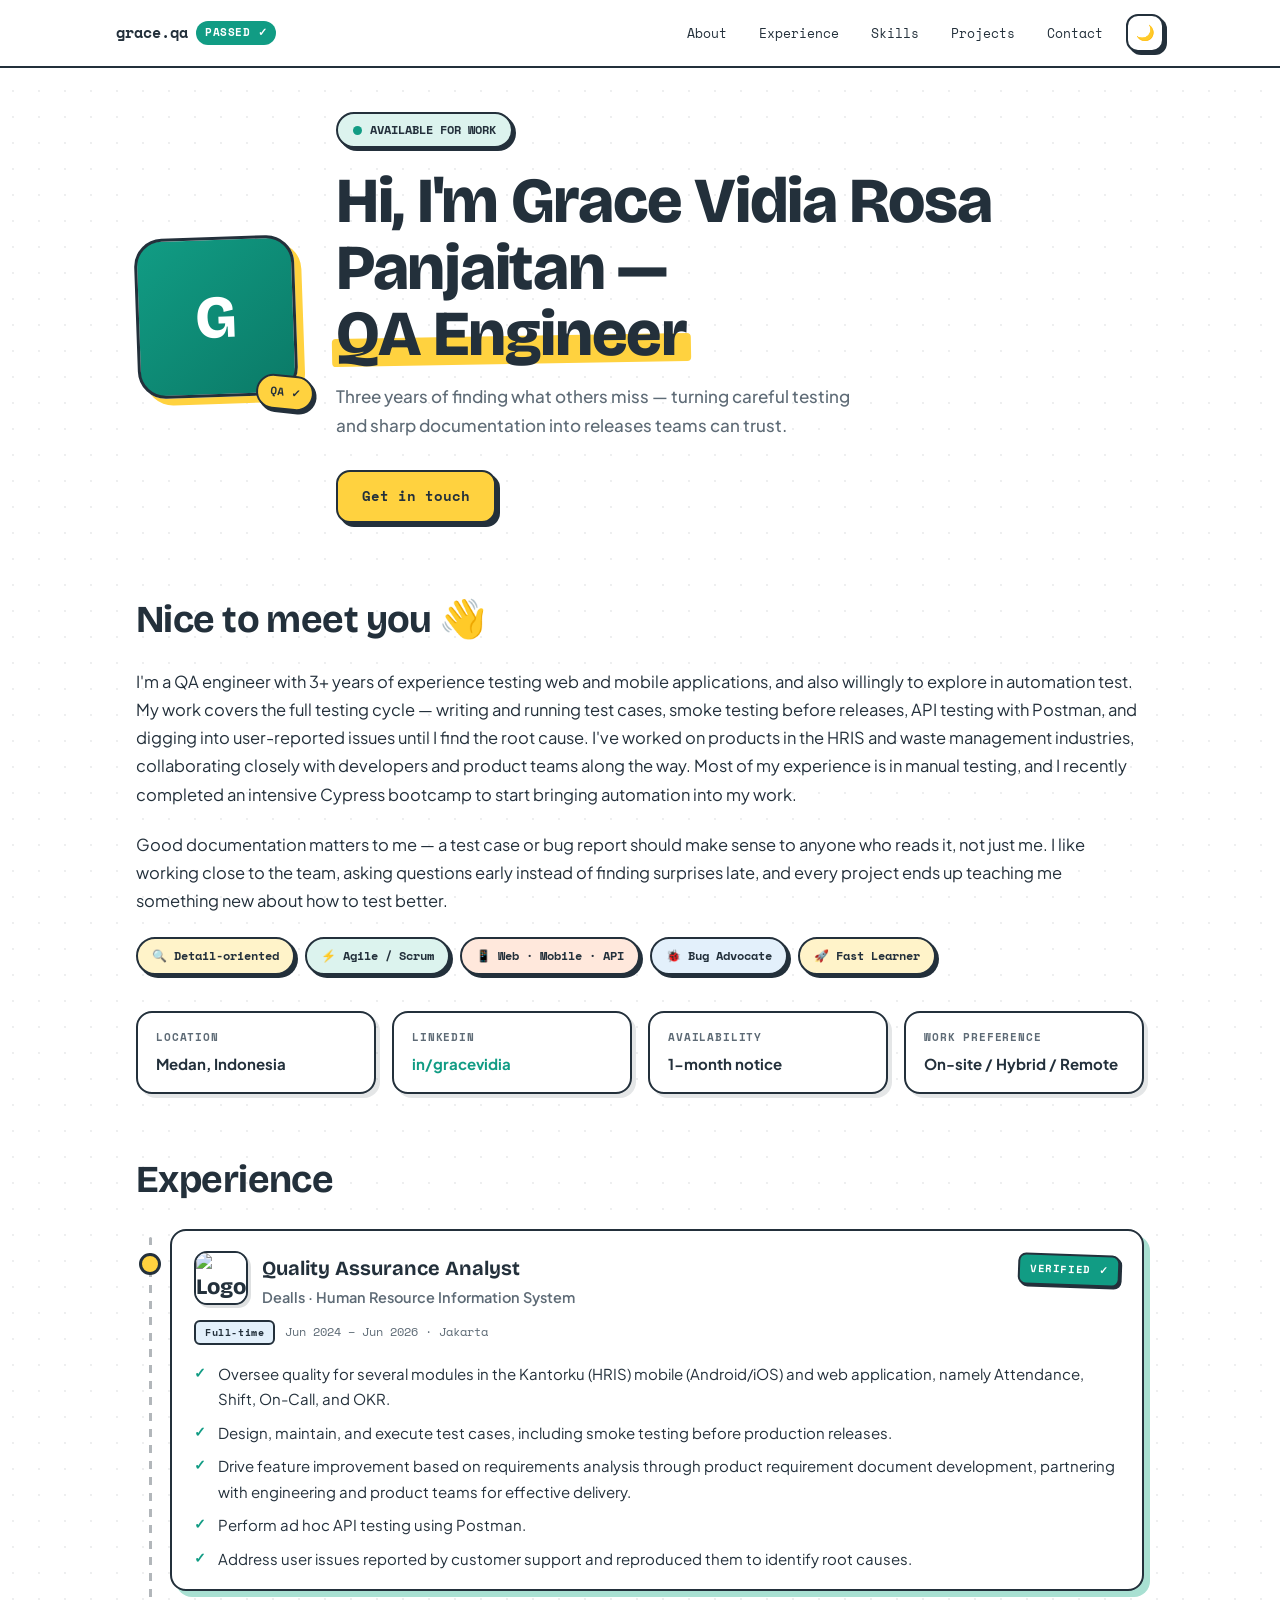
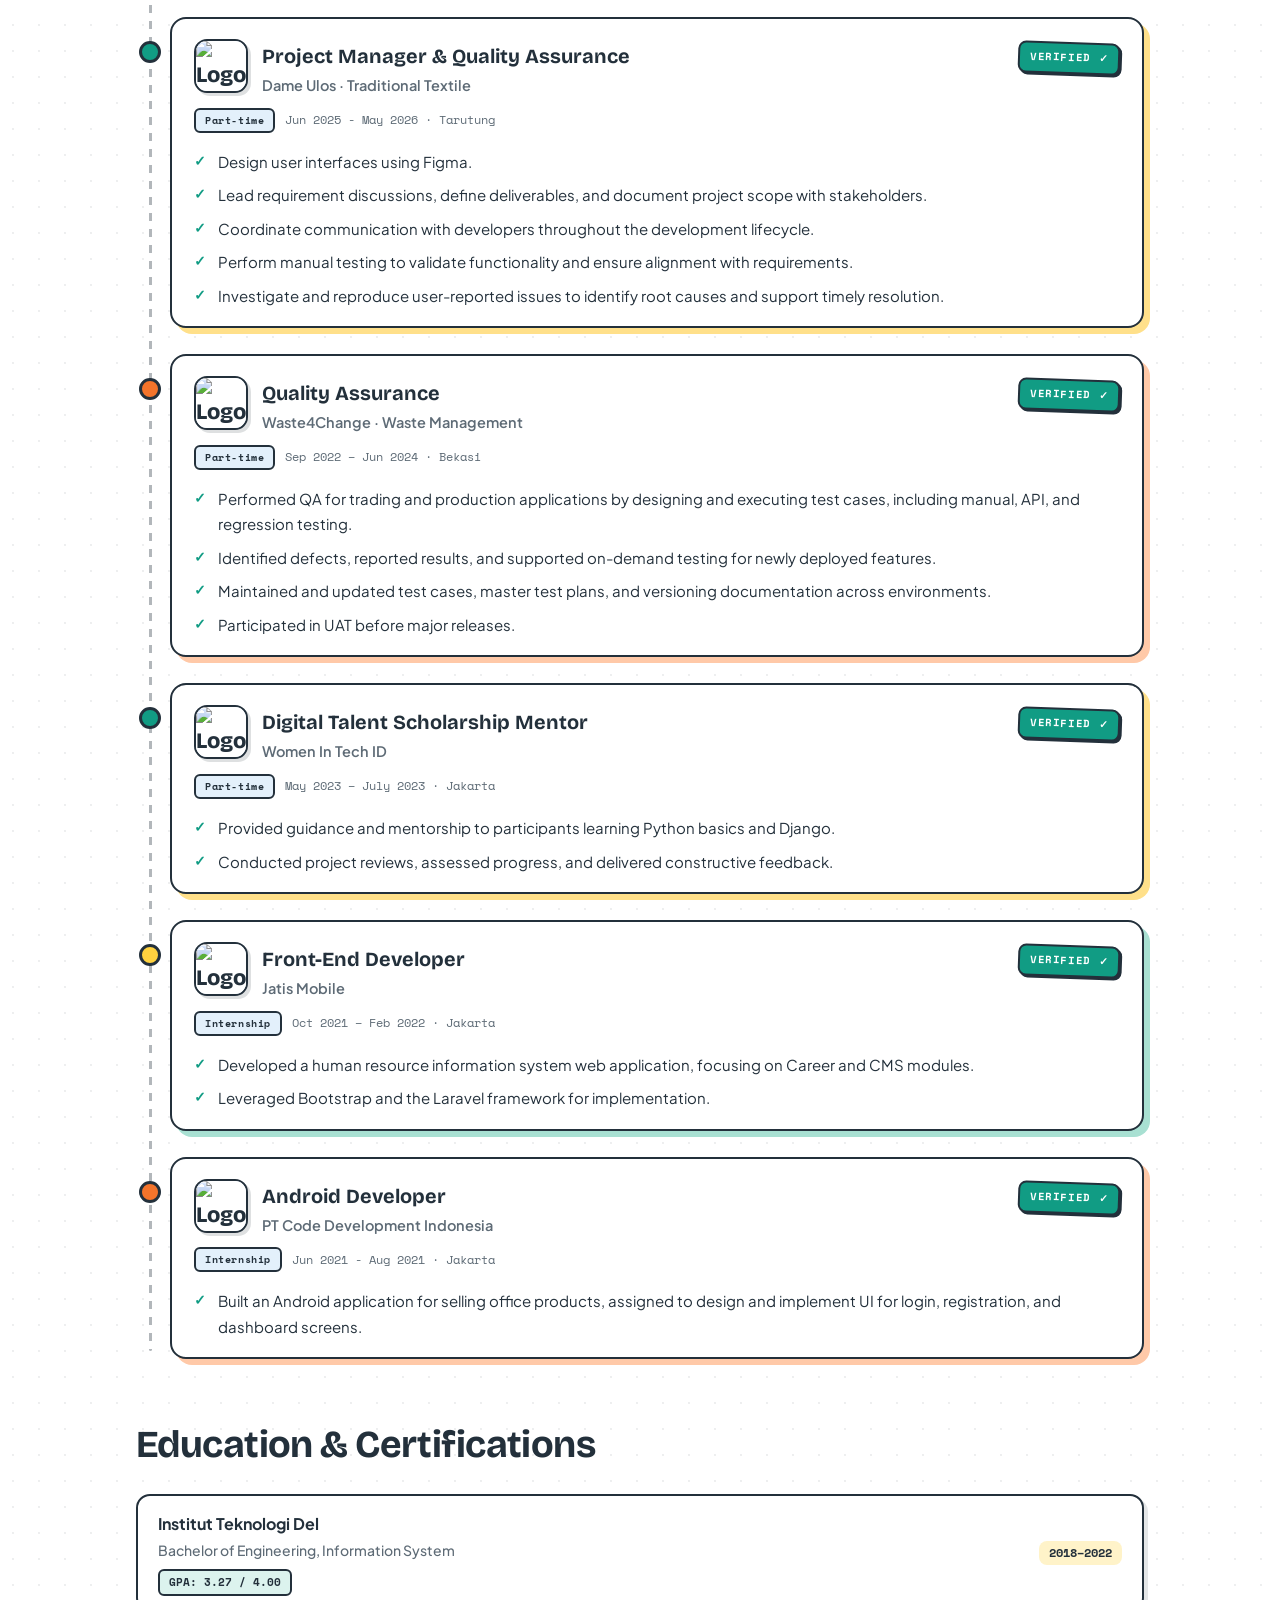
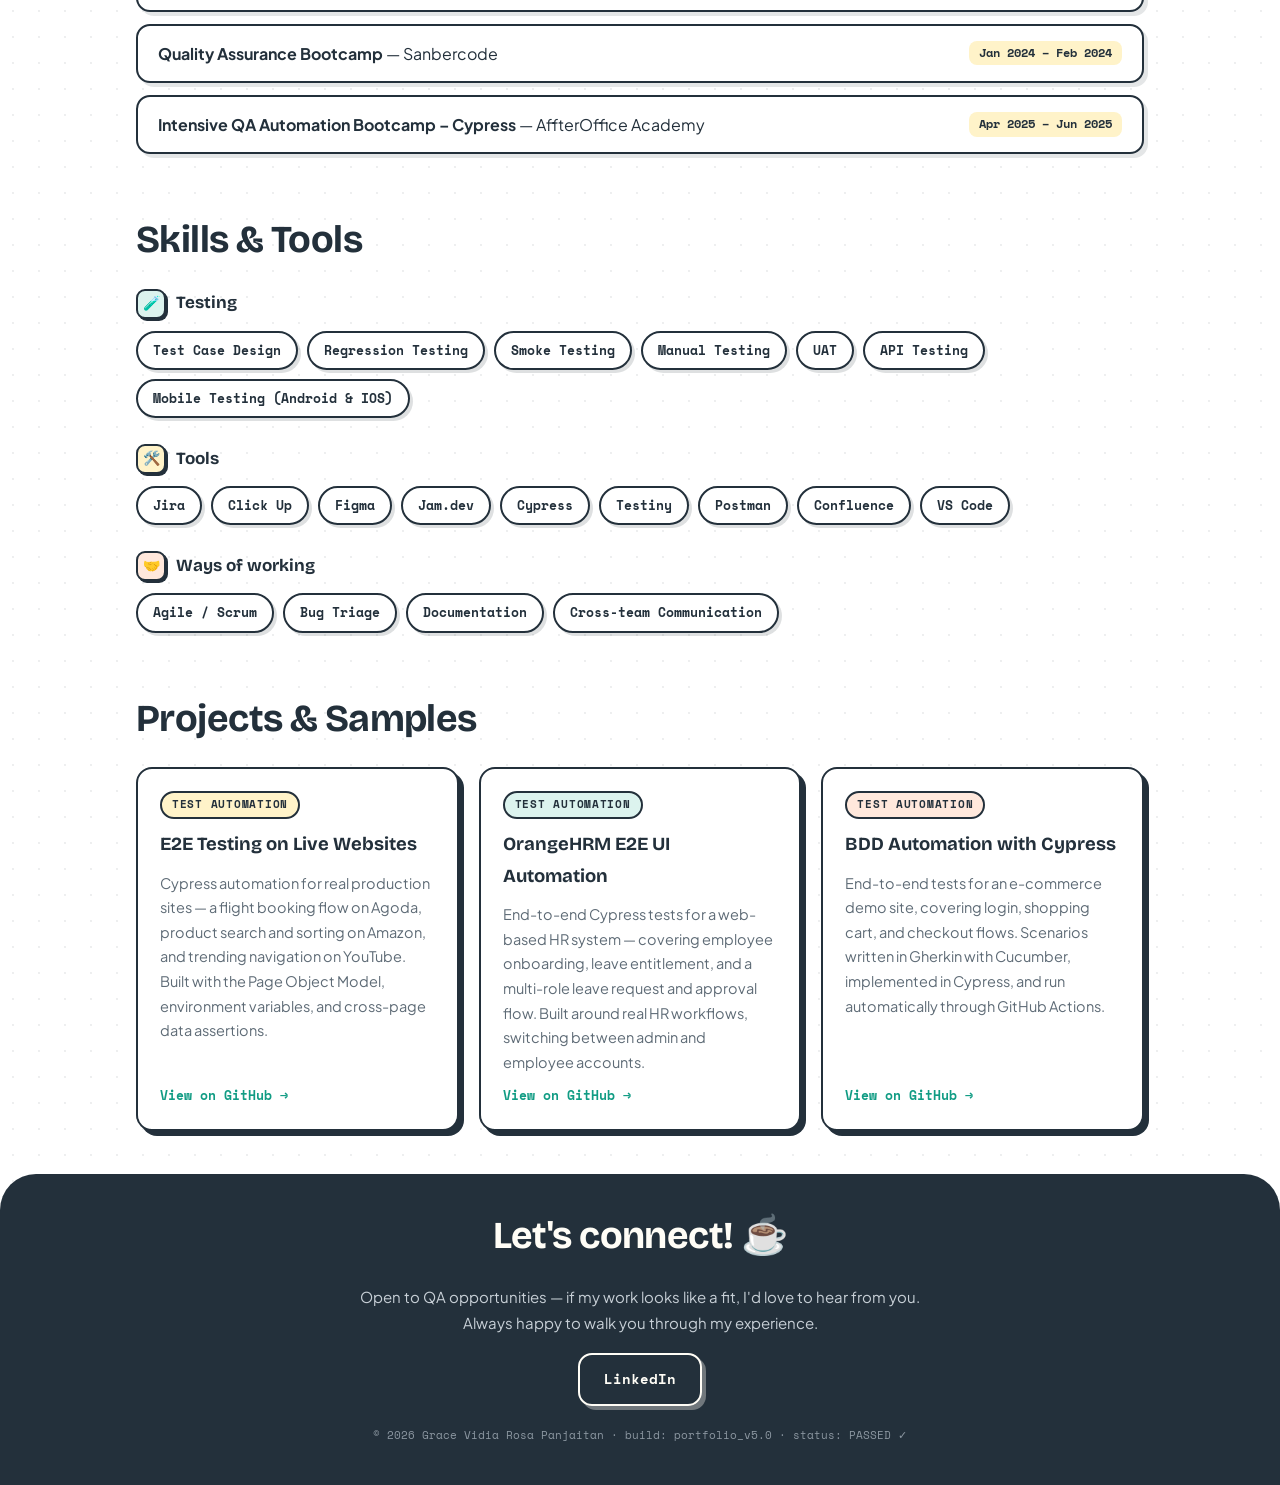
==== commit 89305955: "Update skill list" ====
--- a/index.html
+++ b/index.html
@@ -64,13 +64,11 @@
     <div class="wrap reveal">
       <h2>Nice to meet you 👋</h2>
       <p class="about-text">
-        I'm a QA engineer with 3+ years of experience testing web and mobile
-        applications. My work covers the full testing cycle — writing and running
-        test cases, smoke testing before releases, API testing with Postman, and
-        digging into user-reported issues until I find the root cause. I've worked
-        on products in the HRIS and waste management industries, collaborating
-        closely with developers and product teams along the way. Most of my
-        experience is in manual testing, and I recently completed an intensive
+        I'm a QA engineer with 3+ years of experience testing web and mobile applications, and also willingly to explore
+        in automation test. My work covers the full testing cycle — writing and running test cases, smoke testing before
+        releases, API testing with Postman, and digging into user-reported issues until I find the root cause. I've
+        worked on products in the HRIS and waste management industries, collaborating closely with developers and
+        product teams along the way. Most of my experience is in manual testing, and I recently completed an intensive
         Cypress bootcamp to start bringing automation into my work.
       </p>
       <p class="about-text">
@@ -323,10 +321,9 @@
         <p class="g"><span class="ico">🧪</span>Testing</p>
         <ul class="skill-list">
           <li>Test Case Design</li>
-          <li>Functional Testing</li>
           <li>Regression Testing</li>
-          <li>Smoke &amp; Sanity</li>
-          <li>Exploratory Testing</li>
+          <li>Smoke Testing</li>
+          <li>Manual Testing</li>
           <li>UAT</li>
           <li>API Testing</li>
           <li>Mobile Testing (Android & IOS)</li>
--- a/styles.css
+++ b/styles.css
@@ -1,1105 +1,391 @@
-:root {
-  --bg: #FFFFFF;
-  /* brilliant white */
-  --ink: #23303B;
-  --soft: #5E6B76;
-  --card: #FFFFFF;
-  --tangerine: #F4742B;
-  --tangerine-soft: #FFE8DC;
-  --teal: #119C84;
-  --teal-soft: #DCF3EE;
-  --sun: #FFD23F;
-  --sun-soft: #FFF3C9;
-  --sky-soft: #E3F0FB;
-  --dot: rgba(35, 48, 59, .08);
-  --topbar: rgba(255, 255, 255, .9);
-  --footer-bg: #23303B;
-  --radius: 16px;
-}
-
-[data-theme="dark"] {
-  --bg: #22262E;
-  /* charcoal lembut, tidak pekat */
-  --ink: #D5DCE4;
-  /* teks abu terang, tidak menyilaukan */
-  --soft: #9AA5B1;
-  --card: #2B313B;
-  --tangerine: #F08B52;
-  --tangerine-soft: #3B302C;
-  --teal: #3BAE97;
-  --teal-soft: #2A3834;
-  --sun: #E9C254;
-  --sun-soft: #383426;
-  --sky-soft: #2A323E;
-  --dot: rgba(213, 220, 228, .04);
-  --topbar: rgba(34, 38, 46, .92);
-  --footer-bg: #1B1F26;
-}
-
-* {
-  margin: 0;
-  padding: 0;
-  box-sizing: border-box
-}
-
-html {
-  scroll-behavior: smooth
-}
-
-body {
-  background: var(--bg);
-  color: var(--ink);
-  font-family: 'Plus Jakarta Sans', sans-serif;
-  font-size: 16px;
-  line-height: 1.7;
-  background-image: radial-gradient(var(--dot) 1px, transparent 1px);
-  background-size: 26px 26px;
-  transition: background .3s, color .3s;
-}
-
-.wrap {
-  max-width: 1080px;
-  margin: 0 auto;
-  padding: 0 36px
-}
-
-::selection {
-  background: var(--sun);
-  color: #23303B
-}
-
-a:focus-visible,
-button:focus-visible {
-  outline: 3px solid var(--tangerine);
-  outline-offset: 3px;
-  border-radius: 6px
-}
-
-/* ---------- topbar ---------- */
-.topbar {
-  position: sticky;
-  top: 0;
-  z-index: 50;
-  background: var(--topbar);
-  backdrop-filter: blur(10px);
-  border-bottom: 2px solid var(--ink);
-}
-
-.topbar-inner {
-  display: flex;
-  align-items: center;
-  justify-content: space-between;
-  padding: 14px 16px
-}
-
-.brand {
-  font-family: 'Space Mono', monospace;
-  font-size: 14.5px;
-  font-weight: 700;
-  color: var(--ink);
-  text-decoration: none;
-  display: inline-flex;
-  align-items: center;
-  gap: 8px;
-}
-
-.brand .chip {
-  background: var(--teal);
-  color: #fff;
-  font-size: 10.5px;
-  padding: 3px 9px;
-  border-radius: 99px;
-  letter-spacing: .05em;
-}
-
-.top-right {
-  display: flex;
-  align-items: center;
-  gap: 10px
-}
-
-nav.menu {
-  display: flex;
-  gap: 6px
-}
-
-nav.menu a {
-  font-family: 'Space Mono', monospace;
-  font-size: 13px;
-  color: var(--ink);
-  text-decoration: none;
-  padding: 7px 13px;
-  border-radius: 99px;
-  transition: background .15s;
-}
-
-nav.menu a:hover {
-  background: var(--sun-soft)
-}
-
-#themeBtn {
-  background: var(--card);
-  border: 2px solid var(--ink);
-  width: 38px;
-  height: 38px;
-  border-radius: 12px;
-  cursor: pointer;
-  font-size: 15px;
-  display: grid;
-  place-items: center;
-  color: var(--ink);
-  box-shadow: 3px 3px 0 var(--ink);
-  transition: transform .12s, box-shadow .12s;
-}
-
-#themeBtn:hover {
-  transform: translate(1px, 1px);
-  box-shadow: 2px 2px 0 var(--ink)
-}
-
-/* ---------- hero ---------- */
-.hero {
-  position: relative;
-  padding: 44px 0 38px;
-  overflow: hidden
-}
-
-.hero-grid {
-  position: relative;
-  display: grid;
-  grid-template-columns: auto 1fr;
-  gap: 40px;
-  align-items: center
-}
-
-.avatar-wrap {
-  position: relative;
-  width: 160px;
-  flex-shrink: 0
-}
-
-.avatar {
-  width: 160px;
-  height: 160px;
-  border-radius: 28px;
-  background: linear-gradient(140deg, var(--teal), #0B7A67);
-  border: 3px solid var(--ink);
-  box-shadow: 7px 7px 0 var(--sun);
-  display: grid;
-  place-items: center;
-  overflow: hidden;
-  font-family: 'Bricolage Grotesque', sans-serif;
-  font-size: 60px;
-  font-weight: 800;
-  color: #fff;
-  transform: rotate(-2deg);
-}
-
-.avatar img {
-  width: 100%;
-  height: 100%;
-  object-fit: cover
-}
-
-.sticker {
-  position: absolute;
-  bottom: -12px;
-  right: -18px;
-  background: var(--sun);
-  color: #23303B;
-  border: 2.5px solid var(--ink);
-  border-radius: 99px;
-  font-family: 'Space Mono', monospace;
-  font-size: 11px;
-  font-weight: 700;
-  padding: 6px 12px;
-  transform: rotate(6deg);
-  box-shadow: 3px 3px 0 var(--ink);
-}
-
-.status-pill {
-  display: inline-flex;
-  align-items: center;
-  gap: 8px;
-  font-family: 'Space Mono', monospace;
-  font-size: 12px;
-  font-weight: 700;
-  color: var(--ink);
-  background: var(--teal-soft);
-  border: 2px solid var(--ink);
-  padding: 6px 15px;
-  border-radius: 99px;
-  margin-bottom: 20px;
-  box-shadow: 3px 3px 0 var(--ink);
-}
-
-.status-pill .dot {
-  width: 9px;
-  height: 9px;
-  border-radius: 50%;
-  background: var(--teal);
-  animation: pulse 2s infinite
-}
-
-@keyframes pulse {
-
-  0%,
-  100% {
-    opacity: 1
-  }
-
-  50% {
-    opacity: .3
-  }
-}
-
-h1 {
-  font-family: 'Bricolage Grotesque', sans-serif;
-  font-weight: 800;
-  font-size: clamp(40px, 7vw, 64px);
-  line-height: 1.04;
-  letter-spacing: -.02em;
-  margin-bottom: 14px;
-}
-
-.hl {
-  position: relative;
-  display: inline-block;
-  white-space: nowrap
-}
-
-.hl::before {
-  content: "";
-  position: absolute;
-  left: -4px;
-  right: -4px;
-  bottom: 6%;
-  height: 42%;
-  background: var(--sun);
-  z-index: -1;
-  border-radius: 4px;
-  transform: rotate(-1deg);
-}
-
-[data-theme="dark"] .hl {
-  color: #23303B
-}
-
-[data-theme="dark"] .hl::before {
-  height: 88%;
-  bottom: 4%
-}
-
-.hero p.lede {
-  max-width: 520px;
-  color: var(--soft);
-  font-size: 17px;
-  font-weight: 500
-}
-
-.hero-cta {
-  display: flex;
-  gap: 14px;
-  flex-wrap: wrap;
-  margin-top: 30px
-}
-
-.btn {
-  display: inline-flex;
-  align-items: center;
-  gap: 8px;
-  font-family: 'Space Mono', monospace;
-  font-size: 13.5px;
-  font-weight: 700;
-  text-decoration: none;
-  padding: 13px 24px;
-  border-radius: 14px;
-  border: 2.5px solid var(--ink);
-  color: var(--ink);
-  box-shadow: 4px 4px 0 var(--ink);
-  transition: transform .12s, box-shadow .12s;
-  background: var(--card);
-}
-
-.btn:hover {
-  transform: translate(2px, 2px);
-  box-shadow: 2px 2px 0 var(--ink)
-}
-
-.btn:active {
-  transform: translate(4px, 4px);
-  box-shadow: 0 0 0 var(--ink)
-}
-
-.btn-primary {
-  background: var(--tangerine);
-  color: #fff
-}
-
-.btn-sun {
-  background: var(--sun);
-  color: #23303B
-}
-
-/* ---------- sections ---------- */
-section {
-  padding: 27px 0
-}
-
-.eyebrow {
-  display: inline-block;
-  font-family: 'Space Mono', monospace;
-  font-size: 11.5px;
-  font-weight: 700;
-  letter-spacing: .08em;
-  color: var(--ink);
-  background: var(--tangerine-soft);
-  border: 2px solid var(--ink);
-  padding: 4px 12px;
-  border-radius: 99px;
-  margin-bottom: 10px;
-  box-shadow: 2.5px 2.5px 0 var(--ink);
-}
-
-.eyebrow.t {
-  background: var(--teal-soft)
-}
-
-.eyebrow.s {
-  background: var(--sun-soft)
-}
-
-.eyebrow.b {
-  background: var(--sky-soft)
-}
-
-h2 {
-  font-family: 'Bricolage Grotesque', sans-serif;
-  font-weight: 700;
-  font-size: clamp(28px, 4.5vw, 38px);
-  letter-spacing: -.015em;
-  margin-bottom: 16px;
-}
-
-.reveal {
-  opacity: 0;
-  transform: translateY(20px);
-  transition: opacity .55s ease, transform .55s ease
-}
-
-.reveal.in {
-  opacity: 1;
-  transform: none
-}
-
-/* about */
-.about-text {
-  max-width: 760px;
-  font-size: 16.5px;
-  margin-bottom: 22px
-}
-
-.tags {
-  display: flex;
-  flex-wrap: wrap;
-  gap: 10px;
-  list-style: none;
-  margin-bottom: 36px
-}
-
-.tags li {
-  font-family: 'Space Mono', monospace;
-  font-size: 12px;
-  font-weight: 700;
-  border: 2px solid var(--ink);
-  padding: 7px 14px;
-  border-radius: 99px;
-  box-shadow: 3px 3px 0 var(--ink);
-  transition: transform .12s, box-shadow .12s;
-}
-
-.tags li:hover {
-  transform: translate(2px, 2px);
-  box-shadow: 1px 1px 0 var(--ink)
-}
-
-.tags li:nth-child(4n+1) {
-  background: var(--sun-soft)
-}
-
-.tags li:nth-child(4n+2) {
-  background: var(--teal-soft)
-}
-
-.tags li:nth-child(4n+3) {
-  background: var(--tangerine-soft)
-}
-
-.tags li:nth-child(4n+4) {
-  background: var(--sky-soft)
-}
-
-.info-grid {
-  display: grid;
-  grid-template-columns: repeat(auto-fit, minmax(230px, 1fr));
-  gap: 16px
-}
-
-.info-card {
-  background: var(--card);
-  border: 2.5px solid var(--ink);
-  border-radius: var(--radius);
-  padding: 16px 18px;
-  box-shadow: 4px 4px 0 rgba(35, 48, 59, .12);
-}
-
-.info-card .k {
-  font-family: 'Space Mono', monospace;
-  font-size: 10.5px;
-  font-weight: 700;
-  color: var(--soft);
-  letter-spacing: .08em;
-  text-transform: uppercase;
-  margin-bottom: 4px;
-}
-
-.info-card .v {
-  font-weight: 700;
-  font-size: 15px;
-  word-break: break-word
-}
-
-.info-card .v a {
-  color: var(--teal);
-  text-decoration: none
-}
-
-.info-card .v a:hover {
-  text-decoration: underline
-}
-
-/* experience: timeline + sticker cards */
-.timeline {
-  position: relative;
-  padding-left: 34px
-}
-
-.timeline::before {
-  content: "";
-  position: absolute;
-  left: 12.5px;
-  top: 8px;
-  bottom: 8px;
-  width: 3px;
-  background: repeating-linear-gradient(var(--ink) 0 8px, transparent 8px 16px);
-  border-radius: 3px;
-  opacity: .35;
-}
-
-.ticket {
-  position: relative;
-  margin-bottom: 26px
-}
-
-.ticket:last-child {
-  margin-bottom: 0
-}
-
-.ticket::before {
-  content: "";
-  position: absolute;
-  left: -31px;
-  top: 24px;
-  width: 16px;
-  height: 16px;
-  border-radius: 50%;
-  background: var(--sun);
-  border: 3px solid var(--ink);
-}
-
-.ticket:nth-child(2n)::before {
-  background: var(--teal)
-}
-
-.ticket:nth-child(3n)::before {
-  background: var(--tangerine)
-}
-
-.ticket-card {
-  background: var(--card);
-  border: 2.5px solid var(--ink);
-  border-radius: var(--radius);
-  overflow: hidden;
-  box-shadow: 6px 6px 0 #A8E0D2;
-  transition: transform .15s, box-shadow .15s;
-}
-
-.ticket:nth-child(2n) .ticket-card {
-  box-shadow: 6px 6px 0 #FFE08A
-}
-
-.ticket:nth-child(3n) .ticket-card {
-  box-shadow: 6px 6px 0 #FFC9A8
-}
-
-.ticket-logo {
-  width: 54px;
-  height: 54px;
-  flex-shrink: 0;
-  border: 2.5px solid var(--ink);
-  border-radius: 13px;
-  background: var(--sky-soft);
-  overflow: hidden;
-  display: grid;
-  place-items: center;
-  font-family: 'Bricolage Grotesque', sans-serif;
-  font-weight: 800;
-  font-size: 22px;
-  box-shadow: 3px 3px 0 rgba(35, 48, 59, .15);
-}
-
-.ticket-logo img {
-  width: 100%;
-  height: 100%;
-  object-fit: contain;
-  background: #fff
-}
-
-.ticket-head {
-  display: flex;
-  align-items: flex-start;
-  gap: 14px;
-  flex-wrap: wrap;
-  padding: 20px 22px 10px;
-}
-
-.ticket-title {
-  flex: 1;
-  min-width: 200px
-}
-
-.ticket-title h3 {
-  font-family: 'Bricolage Grotesque', sans-serif;
-  font-weight: 700;
-  font-size: 20px
-}
-
-.ticket-title .org {
-  color: var(--soft);
-  font-size: 14.5px;
-  font-weight: 600
-}
-
-.ticket-status {
-  font-family: 'Space Mono', monospace;
-  font-size: 10.5px;
-  font-weight: 700;
-  letter-spacing: .06em;
-  color: #fff;
-  background: var(--teal);
-  border: 2px solid var(--ink);
-  border-radius: 8px;
-  padding: 5px 10px;
-  margin-top: 3px;
-  white-space: nowrap;
-  transform: rotate(2deg);
-  box-shadow: 2px 2px 0 var(--ink);
-}
-
-.ticket-period {
-  font-family: 'Space Mono', monospace;
-  font-size: 12px;
-  color: var(--soft);
-  padding: 0 22px 4px;
-  display: flex;
-  align-items: center;
-  gap: 10px;
-  flex-wrap: wrap;
-}
-
-.emp-type {
-  font-family: 'Space Mono', monospace;
-  font-size: 10px;
-  font-weight: 700;
-  letter-spacing: .06em;
-  color: var(--ink);
-  border: 2px solid var(--ink);
-  border-radius: 6px;
-  padding: 2px 9px;
-  background: var(--sky-soft);
-}
-
-.ticket-body {
-  padding: 8px 22px 14px
-}
-
-.ticket-body ul {
-  list-style: none
-}
-
-.ticket-body ul li {
-  position: relative;
-  padding: 4px 0 4px 24px;
-  font-size: 15px
-}
-
-.ticket-body ul li::before {
-  content: "✓";
-  position: absolute;
-  left: 0;
-  top: 4px;
-  color: var(--teal);
-  font-weight: 800;
-  font-size: 14px;
-}
-
-.ticket-tools {
-  display: flex;
-  flex-wrap: wrap;
-  gap: 7px;
-  padding: 0 22px 20px
-}
-
-.ticket-tools span {
-  font-family: 'Space Mono', monospace;
-  font-size: 11px;
-  font-weight: 700;
-  background: var(--bg);
-  border: 2px solid var(--ink);
-  border-radius: 7px;
-  padding: 3px 9px;
-}
-
-/* education & certifications */
-.plain-list {
-  list-style: none
-}
-
-.plain-list li {
-  background: var(--card);
-  border: 2.5px solid var(--ink);
-  border-radius: 14px;
-  padding: 14px 20px;
-  margin-bottom: 12px;
-  display: flex;
-  justify-content: space-between;
-  gap: 16px;
-  flex-wrap: wrap;
-  box-shadow: 4px 4px 0 rgba(35, 48, 59, .12);
-}
-
-.plain-list li:last-child {
-  margin-bottom: 0
-}
-
-.edu-main {
-  flex: 1;
-  min-width: 240px
-}
-
-.edu-sub {
-  font-size: 14px;
-  color: var(--soft);
-  font-weight: 500;
-  margin-top: 2px
-}
-
-.edu-grade {
-  display: inline-block;
-  margin-top: 6px;
-  font-family: 'Space Mono', monospace;
-  font-size: 11px;
-  font-weight: 700;
-  color: var(--ink);
-  background: var(--teal-soft);
-  border: 2px solid var(--ink);
-  border-radius: 6px;
-  padding: 2px 9px;
-}
-
-.plain-list .meta {
-  font-family: 'Space Mono', monospace;
-  font-size: 12px;
-  font-weight: 700;
-  color: var(--ink);
-  background: var(--sun-soft);
-  border-radius: 8px;
-  padding: 2px 10px;
-  align-self: center;
-}
-
-/* skills */
-.skill-group {
-  margin-bottom: 26px
-}
-
-.skill-group:last-child {
-  margin-bottom: 0
-}
-
-.skill-group .g {
-  font-family: 'Bricolage Grotesque', sans-serif;
-  font-size: 17px;
-  font-weight: 700;
-  margin-bottom: 12px;
-  display: flex;
-  align-items: center;
-  gap: 10px;
-}
-
-.skill-group .g .ico {
-  width: 30px;
-  height: 30px;
-  border-radius: 9px;
-  border: 2px solid var(--ink);
-  display: grid;
-  place-items: center;
-  font-size: 14px;
-  box-shadow: 2px 2px 0 var(--ink);
-}
-
-.skill-group:nth-child(2) .g .ico {
-  background: var(--teal-soft)
-}
-
-.skill-group:nth-child(3) .g .ico {
-  background: var(--sun-soft)
-}
-
-.skill-group:nth-child(4) .g .ico {
-  background: var(--tangerine-soft)
-}
-
-.skill-list {
-  display: flex;
-  flex-wrap: wrap;
-  gap: 9px;
-  list-style: none
-}
-
-.skill-list li {
-  font-family: 'Space Mono', monospace;
-  font-size: 12.5px;
-  font-weight: 700;
-  background: var(--card);
-  border: 2px solid var(--ink);
-  padding: 7px 15px;
-  border-radius: 99px;
-  box-shadow: 3px 3px 0 rgba(35, 48, 59, .15);
-  transition: transform .12s, box-shadow .12s, background .12s;
-}
-
-.skill-list li:hover {
-  transform: translate(1px, 1px);
-  box-shadow: 1px 1px 0 rgba(35, 48, 59, .2);
-  background: var(--sun-soft)
-}
-
-/* projects */
-.proj-grid {
-  display: grid;
-  grid-template-columns: repeat(auto-fit, minmax(250px, 1fr));
-  gap: 20px
-}
-
-.proj {
-  background: var(--card);
-  border: 2.5px solid var(--ink);
-  border-radius: var(--radius);
-  padding: 22px;
-  display: flex;
-  flex-direction: column;
-  gap: 10px;
-  box-shadow: 5px 5px 0 var(--ink);
-  transition: transform .15s, box-shadow .15s;
-}
-
-.proj:hover {
-  transform: translate(-2px, -2px);
-  box-shadow: 8px 8px 0 var(--ink)
-}
-
-.proj .ptype {
-  align-self: flex-start;
-  font-family: 'Space Mono', monospace;
-  font-size: 10.5px;
-  font-weight: 700;
-  letter-spacing: .07em;
-  border: 2px solid var(--ink);
-  border-radius: 99px;
-  padding: 3px 10px;
-}
-
-.proj:nth-child(1) .ptype {
-  background: var(--sun-soft)
-}
-
-.proj:nth-child(2) .ptype {
-  background: var(--teal-soft)
-}
-
-.proj:nth-child(3) .ptype {
-  background: var(--tangerine-soft)
-}
-
-.proj h3 {
-  font-family: 'Bricolage Grotesque', sans-serif;
-  font-weight: 700;
-  font-size: 18.5px
-}
-
-.proj p {
-  font-size: 14.5px;
-  color: var(--soft)
-}
-
-.proj a {
-  margin-top: auto;
-  font-family: 'Space Mono', monospace;
-  font-size: 13px;
-  font-weight: 700;
-  color: var(--teal);
-  text-decoration: none;
-}
-
-.proj a:hover {
-  text-decoration: underline
-}
-
-/* footer */
-footer {
-  margin-top: 16px;
-  padding: 30px 0 22px;
-  text-align: center;
-  background: var(--footer-bg);
-  color: #FFFDF6;
-  border-radius: 36px 36px 0 0;
-}
-
-footer .eyebrow {
-  background: var(--sun);
-  color: #23303B;
-  box-shadow: 2.5px 2.5px 0 #000;
-  border-color: #23303B
-}
-
-footer h2 {
-  color: #FFFDF6
-}
-
-footer p {
-  color: #C7CFD6;
-  max-width: 820px;
-  margin: 0 auto 18px;
-  font-size: 15px
-}
-
-footer .btn {
-  border-color: #FFFDF6;
-  color: #FFFDF6;
-  background: transparent;
-  box-shadow: 4px 4px 0 rgba(255, 253, 246, .35)
-}
-
-footer .btn:hover {
-  box-shadow: 2px 2px 0 rgba(255, 253, 246, .35)
-}
-
-footer .btn-sun {
-  background: var(--sun);
-  color: #23303B;
-  border-color: var(--sun)
-}
-
-.contact-row {
-  display: flex;
-  gap: 14px;
-  justify-content: center;
-  flex-wrap: wrap
-}
-
-.foot-note {
-  margin-top: 20px;
-  font-family: 'Space Mono', monospace;
-  font-size: 11px;
-  color: #8C97A1
-}
-
-@media (max-width:640px) {
-  nav.menu {
-    display: none
-  }
-
-  .hero {
-    padding: 34px 0 30px
-  }
-
-  .hero-grid {
-    grid-template-columns: 1fr;
-    gap: 18px;
-    justify-items: center;
-    text-align: center
-  }
-
-  .avatar-wrap {
-    width: 104px
-  }
-
-  .avatar {
-    width: 104px;
-    height: 104px;
-    font-size: 38px;
-    border-radius: 24px;
-    box-shadow: 6px 6px 0 var(--sun)
-  }
-
-  .sticker {
-    font-size: 9.5px;
-    padding: 4px 9px;
-    bottom: -9px;
-    right: -12px;
-    box-shadow: 2px 2px 0 var(--ink)
-  }
-
-  .status-pill {
-    font-size: 10px;
-    padding: 4px 11px;
-    margin-bottom: 12px;
-    box-shadow: 2px 2px 0 var(--ink)
-  }
-
-  h1 {
-    font-size: 26px;
-    line-height: 1.18;
-    margin-bottom: 8px
-  }
-
-  .hero p.lede {
-    font-size: 13px;
-    max-width: 320px;
-    margin: 0 auto
-  }
-
-  .hero-cta {
-    margin-top: 16px;
-    justify-content: center
-  }
-
-  .info-grid {
-    grid-template-columns: 1fr 1fr;
-    gap: 10px
-  }
-
-  .info-card {
-    padding: 12px 13px
-  }
-
-  .info-card .k {
-    font-size: 9.5px
-  }
-
-  .info-card .v {
-    font-size: 13px
-  }
-
-  section {
-    padding: 24px 0
-  }
-
-  .timeline {
-    padding-left: 28px
-  }
-
-  .ticket::before {
-    left: -25.5px
-  }
-
-  .ticket-head {
-    padding: 14px 16px 8px;
-    gap: 10px
-  }
-
-  .ticket-logo {
-    width: 42px;
-    height: 42px;
-    font-size: 17px;
-    border-radius: 10px
-  }
-
-  .ticket-title h3 {
-    font-size: 16.5px
-  }
-
-  .ticket-title .org {
-    font-size: 13px
-  }
-
-  .ticket-status {
-    font-size: 9px;
-    padding: 3px 7px
-  }
-
-  .ticket-period {
-    padding: 0 16px 4px;
-    font-size: 11px
-  }
-
-  .emp-type {
-    font-size: 9px;
-    padding: 2px 7px
-  }
-
-  .ticket-body {
-    padding: 6px 16px 10px
-  }
-
-  .ticket-body ul li {
-    font-size: 13.5px;
-    padding: 3px 0 3px 20px
-  }
-
-  .ticket-tools {
-    padding: 0 16px 14px;
-    gap: 5px
-  }
-
-  .ticket-tools span {
-    font-size: 10px;
-    padding: 2px 7px
-  }
-}
-
-@media (prefers-reduced-motion:reduce) {
-
-  *,
-  *::before,
-  *::after {
-    animation: none !important;
-    transition: none !important
-  }
-
-  .reveal {
-    opacity: 1;
-    transform: none
-  }
-}
-
-/* dark mode: bayangan lembut agar tidak menyilaukan */
-[data-theme="dark"] .ticket-card,
-[data-theme="dark"] .ticket:nth-child(2n) .ticket-card,
-[data-theme="dark"] .ticket:nth-child(3n) .ticket-card {
-  box-shadow: 6px 6px 0 rgba(0, 0, 0, .35)
-}
-
-[data-theme="dark"] .proj {
-  box-shadow: 5px 5px 0 rgba(0, 0, 0, .35)
-}
-
-[data-theme="dark"] .proj:hover {
-  box-shadow: 8px 8px 0 rgba(0, 0, 0, .5)
-}
-
-[data-theme="dark"] .info-card,
-[data-theme="dark"] .plain-list li {
-  box-shadow: 4px 4px 0 rgba(0, 0, 0, .3)
-}+:root{
+    --bg:#FFFFFF;            /* brilliant white */
+    --ink:#23303B;
+    --soft:#5E6B76;
+    --card:#FFFFFF;
+    --tangerine:#F4742B;
+    --tangerine-soft:#FFE8DC;
+    --teal:#119C84;
+    --teal-soft:#DCF3EE;
+    --sun:#FFD23F;
+    --sun-soft:#FFF3C9;
+    --sky-soft:#E3F0FB;
+    --dot:rgba(35,48,59,.08);
+    --topbar:rgba(255,255,255,.9);
+    --footer-bg:#23303B;
+    --radius:16px;
+  }
+  [data-theme="dark"]{
+    --bg:#22262E;            /* charcoal lembut, tidak pekat */
+    --ink:#D5DCE4;           /* teks abu terang, tidak menyilaukan */
+    --soft:#9AA5B1;
+    --card:#2B313B;
+    --tangerine:#F08B52;
+    --tangerine-soft:#3B302C;
+    --teal:#3BAE97;
+    --teal-soft:#2A3834;
+    --sun:#E9C254;
+    --sun-soft:#383426;
+    --sky-soft:#2A323E;
+    --dot:rgba(213,220,228,.04);
+    --topbar:rgba(34,38,46,.92);
+    --footer-bg:#1B1F26;
+  }
+  *{margin:0;padding:0;box-sizing:border-box}
+  html{scroll-behavior:smooth}
+  body{
+    background:var(--bg);
+    color:var(--ink);
+    font-family:'Plus Jakarta Sans',sans-serif;
+    font-size:16px;line-height:1.7;
+    background-image:radial-gradient(var(--dot) 1px, transparent 1px);
+    background-size:26px 26px;
+    transition:background .3s, color .3s;
+  }
+  .wrap{max-width:1080px;margin:0 auto;padding:0 36px}
+  ::selection{background:var(--sun);color:#23303B}
+  a:focus-visible,button:focus-visible{outline:3px solid var(--tangerine);outline-offset:3px;border-radius:6px}
+
+  /* ---------- topbar ---------- */
+  .topbar{
+    position:sticky;top:0;z-index:50;
+    background:var(--topbar);
+    backdrop-filter:blur(10px);
+    border-bottom:2px solid var(--ink);
+  }
+  .topbar-inner{display:flex;align-items:center;justify-content:space-between;padding:14px 16px}
+  .brand{
+    font-family:'Space Mono',monospace;font-size:14.5px;font-weight:700;
+    color:var(--ink);text-decoration:none;
+    display:inline-flex;align-items:center;gap:8px;
+  }
+  .brand .chip{
+    background:var(--teal);color:#fff;font-size:10.5px;
+    padding:3px 9px;border-radius:99px;letter-spacing:.05em;
+  }
+  .top-right{display:flex;align-items:center;gap:10px}
+  nav.menu{display:flex;gap:6px}
+  nav.menu a{
+    font-family:'Space Mono',monospace;font-size:13px;
+    color:var(--ink);text-decoration:none;padding:7px 13px;border-radius:99px;
+    transition:background .15s;
+  }
+  nav.menu a:hover{background:var(--sun-soft)}
+  #themeBtn{
+    background:var(--card);border:2px solid var(--ink);
+    width:38px;height:38px;border-radius:12px;cursor:pointer;
+    font-size:15px;display:grid;place-items:center;color:var(--ink);
+    box-shadow:3px 3px 0 var(--ink);
+    transition:transform .12s, box-shadow .12s;
+  }
+  #themeBtn:hover{transform:translate(1px,1px);box-shadow:2px 2px 0 var(--ink)}
+
+  /* ---------- hero ---------- */
+  .hero{position:relative;padding:44px 0 38px;overflow:hidden}
+
+  .hero-grid{position:relative;display:grid;grid-template-columns:auto 1fr;gap:40px;align-items:center}
+  .avatar-wrap{position:relative;width:160px;flex-shrink:0}
+  .avatar{
+    width:160px;height:160px;border-radius:28px;
+    background:linear-gradient(140deg,var(--teal),#0B7A67);
+    border:3px solid var(--ink);
+    box-shadow:7px 7px 0 var(--sun);
+    display:grid;place-items:center;overflow:hidden;
+    font-family:'Bricolage Grotesque',sans-serif;font-size:60px;font-weight:800;color:#fff;
+    transform:rotate(-2deg);
+  }
+  .avatar img{width:100%;height:100%;object-fit:cover}
+  .sticker{
+    position:absolute;bottom:-12px;right:-18px;
+    background:var(--sun);color:#23303B;border:2.5px solid var(--ink);border-radius:99px;
+    font-family:'Space Mono',monospace;font-size:11px;font-weight:700;
+    padding:6px 12px;transform:rotate(6deg);
+    box-shadow:3px 3px 0 var(--ink);
+  }
+  .status-pill{
+    display:inline-flex;align-items:center;gap:8px;
+    font-family:'Space Mono',monospace;font-size:12px;font-weight:700;
+    color:var(--ink);background:var(--teal-soft);
+    border:2px solid var(--ink);
+    padding:6px 15px;border-radius:99px;margin-bottom:20px;
+    box-shadow:3px 3px 0 var(--ink);
+  }
+  .status-pill .dot{width:9px;height:9px;border-radius:50%;background:var(--teal);animation:pulse 2s infinite}
+  @keyframes pulse{0%,100%{opacity:1}50%{opacity:.3}}
+  h1{
+    font-family:'Bricolage Grotesque',sans-serif;font-weight:800;
+    font-size:clamp(40px,7vw,64px);line-height:1.04;letter-spacing:-.02em;
+    margin-bottom:14px;
+  }
+  .hl{position:relative;display:inline-block;white-space:nowrap}
+  .hl::before{
+    content:"";position:absolute;left:-4px;right:-4px;bottom:6%;height:42%;
+    background:var(--sun);z-index:-1;border-radius:4px;transform:rotate(-1deg);
+  }
+  [data-theme="dark"] .hl{color:#23303B}
+  [data-theme="dark"] .hl::before{height:88%;bottom:4%}
+  .hero p.lede{max-width:520px;color:var(--soft);font-size:17px;font-weight:500}
+  .hero-cta{display:flex;gap:14px;flex-wrap:wrap;margin-top:30px}
+  .btn{
+    display:inline-flex;align-items:center;gap:8px;
+    font-family:'Space Mono',monospace;font-size:13.5px;font-weight:700;
+    text-decoration:none;padding:13px 24px;border-radius:14px;
+    border:2.5px solid var(--ink);color:var(--ink);
+    box-shadow:4px 4px 0 var(--ink);
+    transition:transform .12s, box-shadow .12s;
+    background:var(--card);
+  }
+  .btn:hover{transform:translate(2px,2px);box-shadow:2px 2px 0 var(--ink)}
+  .btn:active{transform:translate(4px,4px);box-shadow:0 0 0 var(--ink)}
+  .btn-primary{background:var(--tangerine);color:#fff}
+  .btn-sun{background:var(--sun);color:#23303B}
+
+  /* ---------- sections ---------- */
+  section{padding:27px 0}
+  .eyebrow{
+    display:inline-block;
+    font-family:'Space Mono',monospace;font-size:11.5px;font-weight:700;
+    letter-spacing:.08em;color:var(--ink);
+    background:var(--tangerine-soft);border:2px solid var(--ink);
+    padding:4px 12px;border-radius:99px;margin-bottom:10px;
+    box-shadow:2.5px 2.5px 0 var(--ink);
+  }
+  .eyebrow.t{background:var(--teal-soft)}
+  .eyebrow.s{background:var(--sun-soft)}
+  .eyebrow.b{background:var(--sky-soft)}
+  h2{
+    font-family:'Bricolage Grotesque',sans-serif;font-weight:700;
+    font-size:clamp(28px,4.5vw,38px);letter-spacing:-.015em;margin-bottom:16px;
+  }
+  .reveal{opacity:0;transform:translateY(20px);transition:opacity .55s ease, transform .55s ease}
+  .reveal.in{opacity:1;transform:none}
+
+  /* about */
+  .about-text{max-width:none;font-size:16.5px;margin-bottom:22px}
+  .tags{display:flex;flex-wrap:wrap;gap:10px;list-style:none;margin-bottom:36px}
+  .tags li{
+    font-family:'Space Mono',monospace;font-size:12px;font-weight:700;
+    border:2px solid var(--ink);padding:7px 14px;border-radius:99px;
+    box-shadow:3px 3px 0 var(--ink);
+    transition:transform .12s, box-shadow .12s;
+  }
+  .tags li:hover{transform:translate(2px,2px);box-shadow:1px 1px 0 var(--ink)}
+  .tags li:nth-child(4n+1){background:var(--sun-soft)}
+  .tags li:nth-child(4n+2){background:var(--teal-soft)}
+  .tags li:nth-child(4n+3){background:var(--tangerine-soft)}
+  .tags li:nth-child(4n+4){background:var(--sky-soft)}
+
+  .info-grid{display:grid;grid-template-columns:repeat(auto-fit,minmax(230px,1fr));gap:16px}
+  .info-card{
+    background:var(--card);border:2.5px solid var(--ink);
+    border-radius:var(--radius);padding:16px 18px;
+    box-shadow:4px 4px 0 rgba(35,48,59,.12);
+  }
+  .info-card .k{
+    font-family:'Space Mono',monospace;font-size:10.5px;font-weight:700;
+    color:var(--soft);letter-spacing:.08em;text-transform:uppercase;margin-bottom:4px;
+  }
+  .info-card .v{font-weight:700;font-size:15px;word-break:break-word}
+  .info-card .v a{color:var(--teal);text-decoration:none}
+  .info-card .v a:hover{text-decoration:underline}
+
+  /* experience: timeline + sticker cards */
+  .timeline{position:relative;padding-left:34px}
+  .timeline::before{
+    content:"";position:absolute;left:12.5px;top:8px;bottom:8px;width:3px;
+    background:repeating-linear-gradient(var(--ink) 0 8px, transparent 8px 16px);
+    border-radius:3px;opacity:.35;
+  }
+  .ticket{position:relative;margin-bottom:26px}
+  .ticket:last-child{margin-bottom:0}
+  .ticket::before{
+    content:"";position:absolute;left:-31px;top:24px;width:16px;height:16px;
+    border-radius:50%;background:var(--sun);border:3px solid var(--ink);
+  }
+  .ticket:nth-child(2n)::before{background:var(--teal)}
+  .ticket:nth-child(3n)::before{background:var(--tangerine)}
+  .ticket-card{
+    background:var(--card);border:2.5px solid var(--ink);
+    border-radius:var(--radius);overflow:hidden;
+    box-shadow:6px 6px 0 #A8E0D2;
+    transition:transform .15s, box-shadow .15s;
+  }
+  .ticket:nth-child(2n) .ticket-card{box-shadow:6px 6px 0 #FFE08A}
+  .ticket:nth-child(3n) .ticket-card{box-shadow:6px 6px 0 #FFC9A8}
+  .ticket-logo{
+    width:54px;height:54px;flex-shrink:0;
+    border:2.5px solid var(--ink);border-radius:13px;
+    background:var(--sky-soft);overflow:hidden;
+    display:grid;place-items:center;
+    font-family:'Bricolage Grotesque',sans-serif;font-weight:800;font-size:22px;
+    box-shadow:3px 3px 0 rgba(35,48,59,.15);
+  }
+  .ticket-logo img{width:100%;height:100%;object-fit:contain;background:#fff}
+  .ticket-head{
+    display:flex;align-items:flex-start;gap:14px;flex-wrap:wrap;
+    padding:20px 22px 10px;
+  }
+  .ticket-title{flex:1;min-width:200px}
+  .ticket-title h3{font-family:'Bricolage Grotesque',sans-serif;font-weight:700;font-size:20px}
+  .ticket-title .org{color:var(--soft);font-size:14.5px;font-weight:600}
+  .ticket-status{
+    font-family:'Space Mono',monospace;font-size:10.5px;font-weight:700;
+    letter-spacing:.06em;color:#fff;background:var(--teal);
+    border:2px solid var(--ink);border-radius:8px;padding:5px 10px;
+    margin-top:3px;white-space:nowrap;transform:rotate(2deg);
+    box-shadow:2px 2px 0 var(--ink);
+  }
+  .ticket-period{
+    font-family:'Space Mono',monospace;font-size:12px;color:var(--soft);
+    padding:0 22px 4px;display:flex;align-items:center;gap:10px;flex-wrap:wrap;
+  }
+  .emp-type{
+    font-family:'Space Mono',monospace;font-size:10px;font-weight:700;
+    letter-spacing:.06em;color:var(--ink);
+    border:2px solid var(--ink);border-radius:6px;padding:2px 9px;
+    background:var(--sky-soft);
+  }
+  .ticket-body{padding:8px 22px 14px}
+  .ticket-body ul{list-style:none}
+  .ticket-body ul li{position:relative;padding:4px 0 4px 24px;font-size:15px}
+  .ticket-body ul li::before{
+    content:"✓";position:absolute;left:0;top:4px;
+    color:var(--teal);font-weight:800;font-size:14px;
+  }
+  .ticket-tools{display:flex;flex-wrap:wrap;gap:7px;padding:0 22px 20px}
+  .ticket-tools span{
+    font-family:'Space Mono',monospace;font-size:11px;font-weight:700;
+    background:var(--bg);border:2px solid var(--ink);border-radius:7px;padding:3px 9px;
+  }
+
+  /* education & certifications */
+  .plain-list{list-style:none}
+  .plain-list li{
+    background:var(--card);border:2.5px solid var(--ink);border-radius:14px;
+    padding:14px 20px;margin-bottom:12px;
+    display:flex;justify-content:space-between;gap:16px;flex-wrap:wrap;
+    box-shadow:4px 4px 0 rgba(35,48,59,.12);
+  }
+  .plain-list li:last-child{margin-bottom:0}
+  .edu-main{flex:1;min-width:240px}
+  .edu-sub{font-size:14px;color:var(--soft);font-weight:500;margin-top:2px}
+  .edu-grade{
+    display:inline-block;margin-top:6px;
+    font-family:'Space Mono',monospace;font-size:11px;font-weight:700;
+    color:var(--ink);background:var(--teal-soft);
+    border:2px solid var(--ink);border-radius:6px;padding:2px 9px;
+  }
+  .plain-list .meta{
+    font-family:'Space Mono',monospace;font-size:12px;font-weight:700;
+    color:var(--ink);background:var(--sun-soft);border-radius:8px;
+    padding:2px 10px;align-self:center;
+  }
+
+  /* skills */
+  .skill-group{margin-bottom:26px}
+  .skill-group:last-child{margin-bottom:0}
+  .skill-group .g{
+    font-family:'Bricolage Grotesque',sans-serif;font-size:17px;font-weight:700;
+    margin-bottom:12px;display:flex;align-items:center;gap:10px;
+  }
+  .skill-group .g .ico{
+    width:30px;height:30px;border-radius:9px;border:2px solid var(--ink);
+    display:grid;place-items:center;font-size:14px;
+    box-shadow:2px 2px 0 var(--ink);
+  }
+  .skill-group:nth-child(2) .g .ico{background:var(--teal-soft)}
+  .skill-group:nth-child(3) .g .ico{background:var(--sun-soft)}
+  .skill-group:nth-child(4) .g .ico{background:var(--tangerine-soft)}
+  .skill-list{display:flex;flex-wrap:wrap;gap:9px;list-style:none}
+  .skill-list li{
+    font-family:'Space Mono',monospace;font-size:12.5px;font-weight:700;
+    background:var(--card);border:2px solid var(--ink);
+    padding:7px 15px;border-radius:99px;
+    box-shadow:3px 3px 0 rgba(35,48,59,.15);
+    transition:transform .12s, box-shadow .12s, background .12s;
+  }
+  .skill-list li:hover{transform:translate(1px,1px);box-shadow:1px 1px 0 rgba(35,48,59,.2);background:var(--sun-soft)}
+
+  /* projects */
+  .proj-grid{display:grid;grid-template-columns:repeat(auto-fit,minmax(250px,1fr));gap:20px}
+  .proj{
+    background:var(--card);border:2.5px solid var(--ink);border-radius:var(--radius);
+    padding:22px;display:flex;flex-direction:column;gap:10px;
+    box-shadow:5px 5px 0 var(--ink);
+    transition:transform .15s, box-shadow .15s;
+  }
+  .proj:hover{transform:translate(-2px,-2px);box-shadow:8px 8px 0 var(--ink)}
+  .proj .ptype{
+    align-self:flex-start;
+    font-family:'Space Mono',monospace;font-size:10.5px;font-weight:700;
+    letter-spacing:.07em;border:2px solid var(--ink);border-radius:99px;padding:3px 10px;
+  }
+  .proj:nth-child(1) .ptype{background:var(--sun-soft)}
+  .proj:nth-child(2) .ptype{background:var(--teal-soft)}
+  .proj:nth-child(3) .ptype{background:var(--tangerine-soft)}
+  .proj h3{font-family:'Bricolage Grotesque',sans-serif;font-weight:700;font-size:18.5px}
+  .proj p{font-size:14.5px;color:var(--soft)}
+  .proj a{
+    margin-top:auto;font-family:'Space Mono',monospace;font-size:13px;font-weight:700;
+    color:var(--teal);text-decoration:none;
+  }
+  .proj a:hover{text-decoration:underline}
+
+  /* footer */
+  footer{
+    margin-top:16px;padding:30px 0 22px;text-align:center;
+    background:var(--footer-bg);color:#FFFDF6;
+    border-radius:36px 36px 0 0;
+  }
+  footer .eyebrow{background:var(--sun);color:#23303B;box-shadow:2.5px 2.5px 0 #000;border-color:#23303B}
+  footer h2{color:#FFFDF6}
+  footer p{color:#C7CFD6;max-width:820px;margin:0 auto 18px;font-size:15px}
+  footer .btn{border-color:#FFFDF6;color:#FFFDF6;background:transparent;box-shadow:4px 4px 0 rgba(255,253,246,.35)}
+  footer .btn:hover{box-shadow:2px 2px 0 rgba(255,253,246,.35)}
+  footer .btn-sun{background:var(--sun);color:#23303B;border-color:var(--sun)}
+  .contact-row{display:flex;gap:14px;justify-content:center;flex-wrap:wrap}
+  .foot-note{margin-top:20px;font-family:'Space Mono',monospace;font-size:11px;color:#8C97A1}
+
+  @media (max-width:640px){
+    nav.menu{display:none}
+    .hero{padding:34px 0 30px}
+    .hero-grid{grid-template-columns:1fr;gap:18px;justify-items:center;text-align:center}
+    .avatar-wrap{width:104px}
+    .avatar{width:104px;height:104px;font-size:38px;border-radius:24px;box-shadow:6px 6px 0 var(--sun)}
+    .sticker{font-size:9.5px;padding:4px 9px;bottom:-9px;right:-12px;box-shadow:2px 2px 0 var(--ink)}
+    .status-pill{font-size:10px;padding:4px 11px;margin-bottom:12px;box-shadow:2px 2px 0 var(--ink)}
+    h1{font-size:26px;line-height:1.18;margin-bottom:8px}
+    .hero p.lede{font-size:13px;max-width:320px;margin:0 auto}
+    .hero-cta{margin-top:16px;justify-content:center}
+    .info-grid{grid-template-columns:1fr 1fr;gap:10px}
+    .info-card{padding:12px 13px}
+    .info-card .k{font-size:9.5px}
+    .info-card .v{font-size:13px}
+    section{padding:24px 0}
+    .timeline{padding-left:28px}
+    .ticket::before{left:-25.5px}
+    .ticket-head{padding:14px 16px 8px;gap:10px}
+    .ticket-logo{width:42px;height:42px;font-size:17px;border-radius:10px}
+    .ticket-title h3{font-size:16.5px}
+    .ticket-title .org{font-size:13px}
+    .ticket-status{font-size:9px;padding:3px 7px}
+    .ticket-period{padding:0 16px 4px;font-size:11px}
+    .emp-type{font-size:9px;padding:2px 7px}
+    .ticket-body{padding:6px 16px 10px}
+    .ticket-body ul li{font-size:13.5px;padding:3px 0 3px 20px}
+    .ticket-tools{padding:0 16px 14px;gap:5px}
+    .ticket-tools span{font-size:10px;padding:2px 7px}
+  }
+  @media (prefers-reduced-motion:reduce){
+    *,*::before,*::after{animation:none!important;transition:none!important}
+    .reveal{opacity:1;transform:none}
+  }
+
+  /* dark mode: bayangan lembut agar tidak menyilaukan */
+  [data-theme="dark"] .ticket-card,
+  [data-theme="dark"] .ticket:nth-child(2n) .ticket-card,
+  [data-theme="dark"] .ticket:nth-child(3n) .ticket-card{box-shadow:6px 6px 0 rgba(0,0,0,.35)}
+  [data-theme="dark"] .proj{box-shadow:5px 5px 0 rgba(0,0,0,.35)}
+  [data-theme="dark"] .proj:hover{box-shadow:8px 8px 0 rgba(0,0,0,.5)}
+  [data-theme="dark"] .info-card,
+  [data-theme="dark"] .plain-list li{box-shadow:4px 4px 0 rgba(0,0,0,.3)}
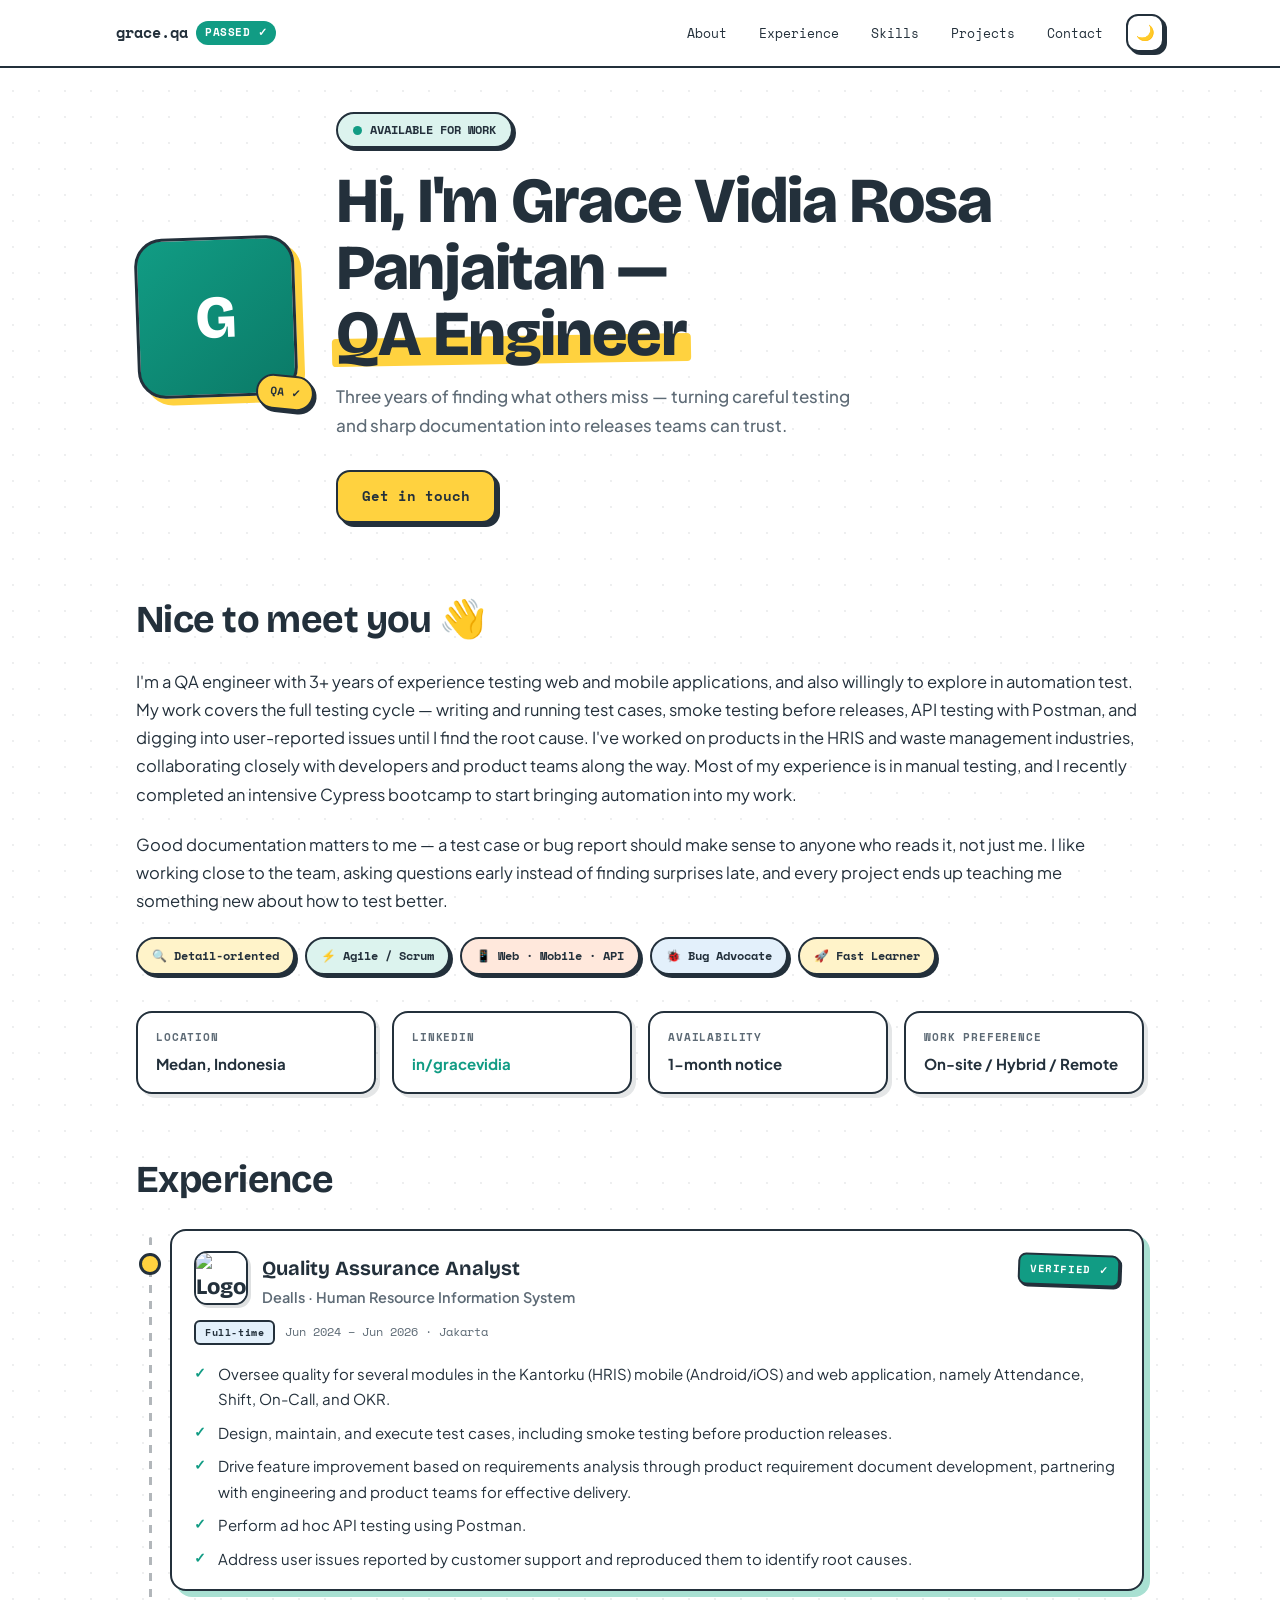
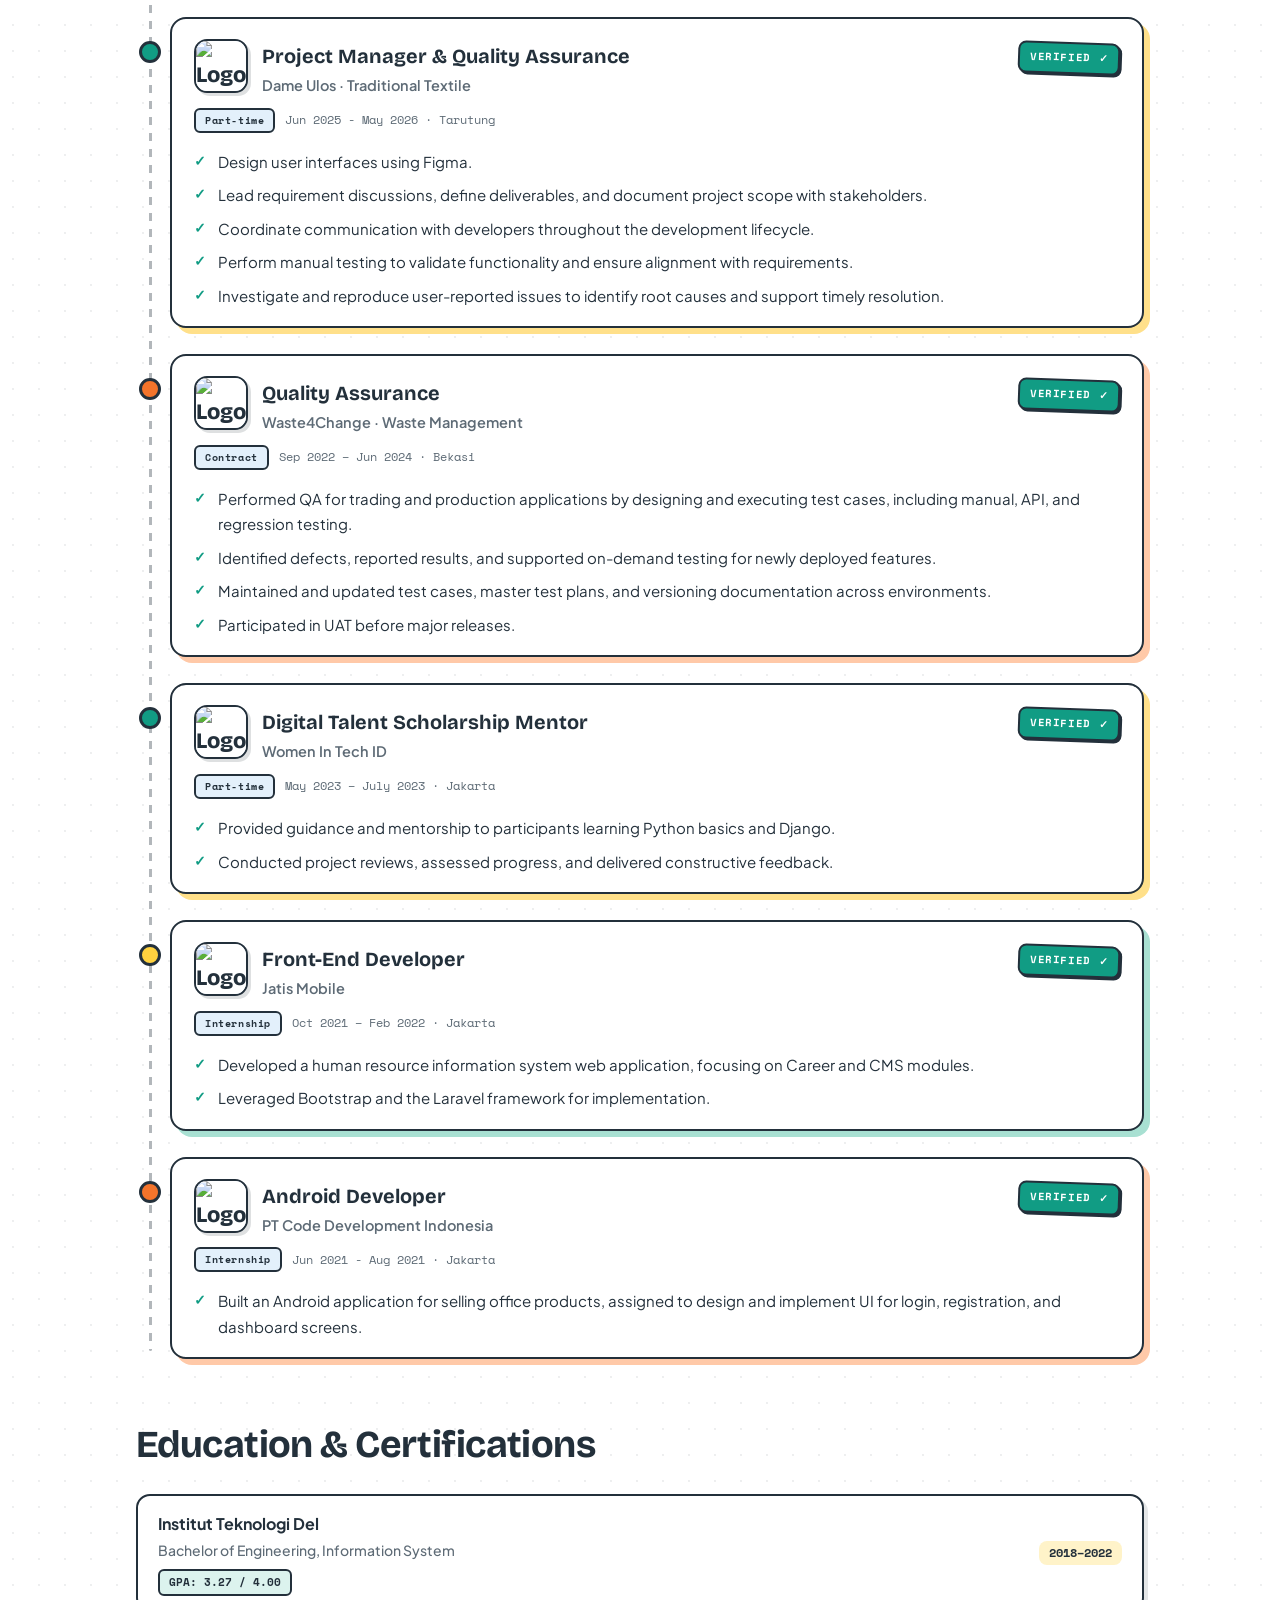
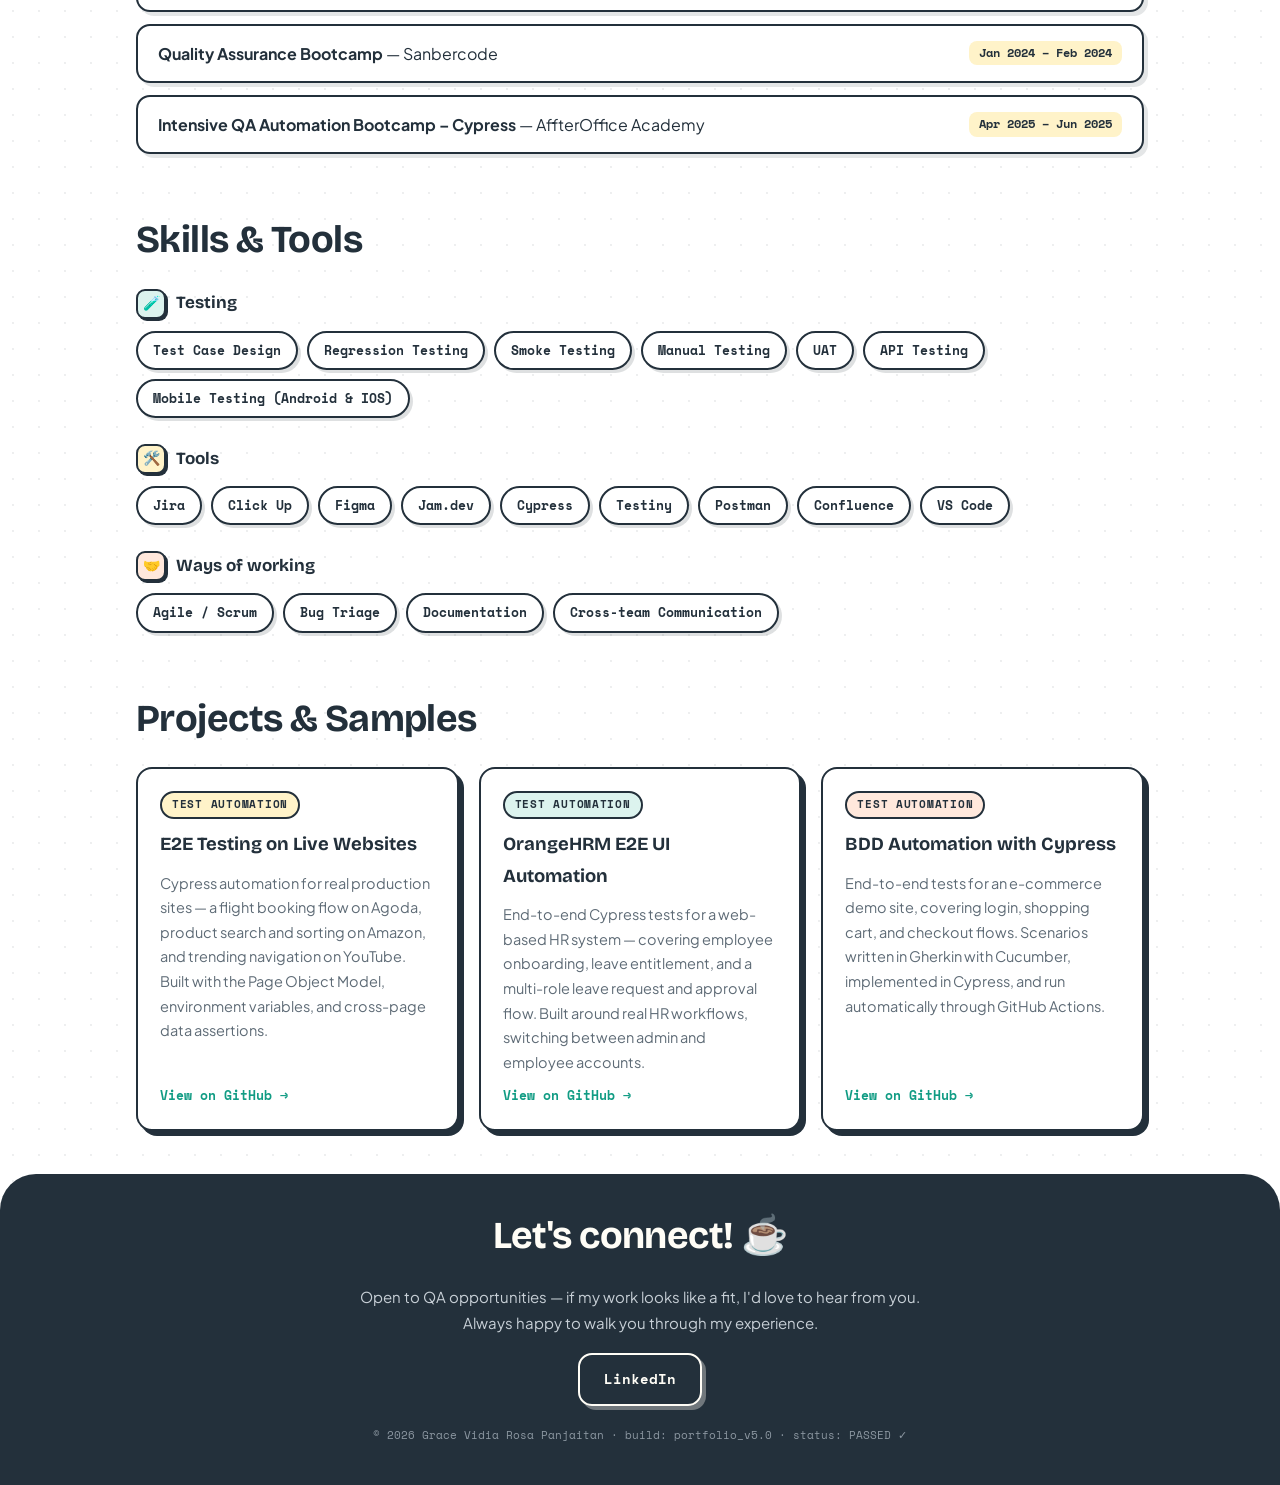
==== commit 6a8d38bd: "Update linkedIn button" ====
--- a/index.html
+++ b/index.html
@@ -92,7 +92,8 @@
         </div>
         <div class="info-card">
           <div class="k">LinkedIn</div>
-          <div class="v"><a href="https://www.linkedin.com/in/gracevidia/">in/gracevidia</a></div>
+          <div class="v"><a href="https://www.linkedin.com/in/gracevidia/" target="_blank"
+              rel="noopener">in/gracevidia</a></div>
         </div>
         <div class="info-card">
           <div class="k">Availability</div>
@@ -188,7 +189,7 @@
               </div>
               <span class="ticket-status">VERIFIED ✓</span>
             </div>
-            <div class="ticket-period"><span class="emp-type">Part-time</span> Sep 2022 – Jun 2024 · Bekasi</div>
+            <div class="ticket-period"><span class="emp-type">Contract</span> Sep 2022 – Jun 2024 · Bekasi</div>
             <div class="ticket-body">
               <ul>
                 <li>Performed QA for trading and production applications by designing and executing test cases,
@@ -398,7 +399,7 @@
       <p>Open to QA opportunities — if my work looks like a fit, I'd love to hear from you.<br>Always happy to walk you
         through my experience.</p>
       <div class="contact-row">
-        <a class="btn" href="https://www.linkedin.com/in/gracevidia/">LinkedIn</a>
+        <a class="btn" href="https://www.linkedin.com/in/gracevidia/" target="_blank" rel="noopener">LinkedIn</a>
       </div>
       <p class="foot-note">© 2026 Grace Vidia Rosa Panjaitan · build: portfolio_v5.0 · status: PASSED ✓</p>
     </div>
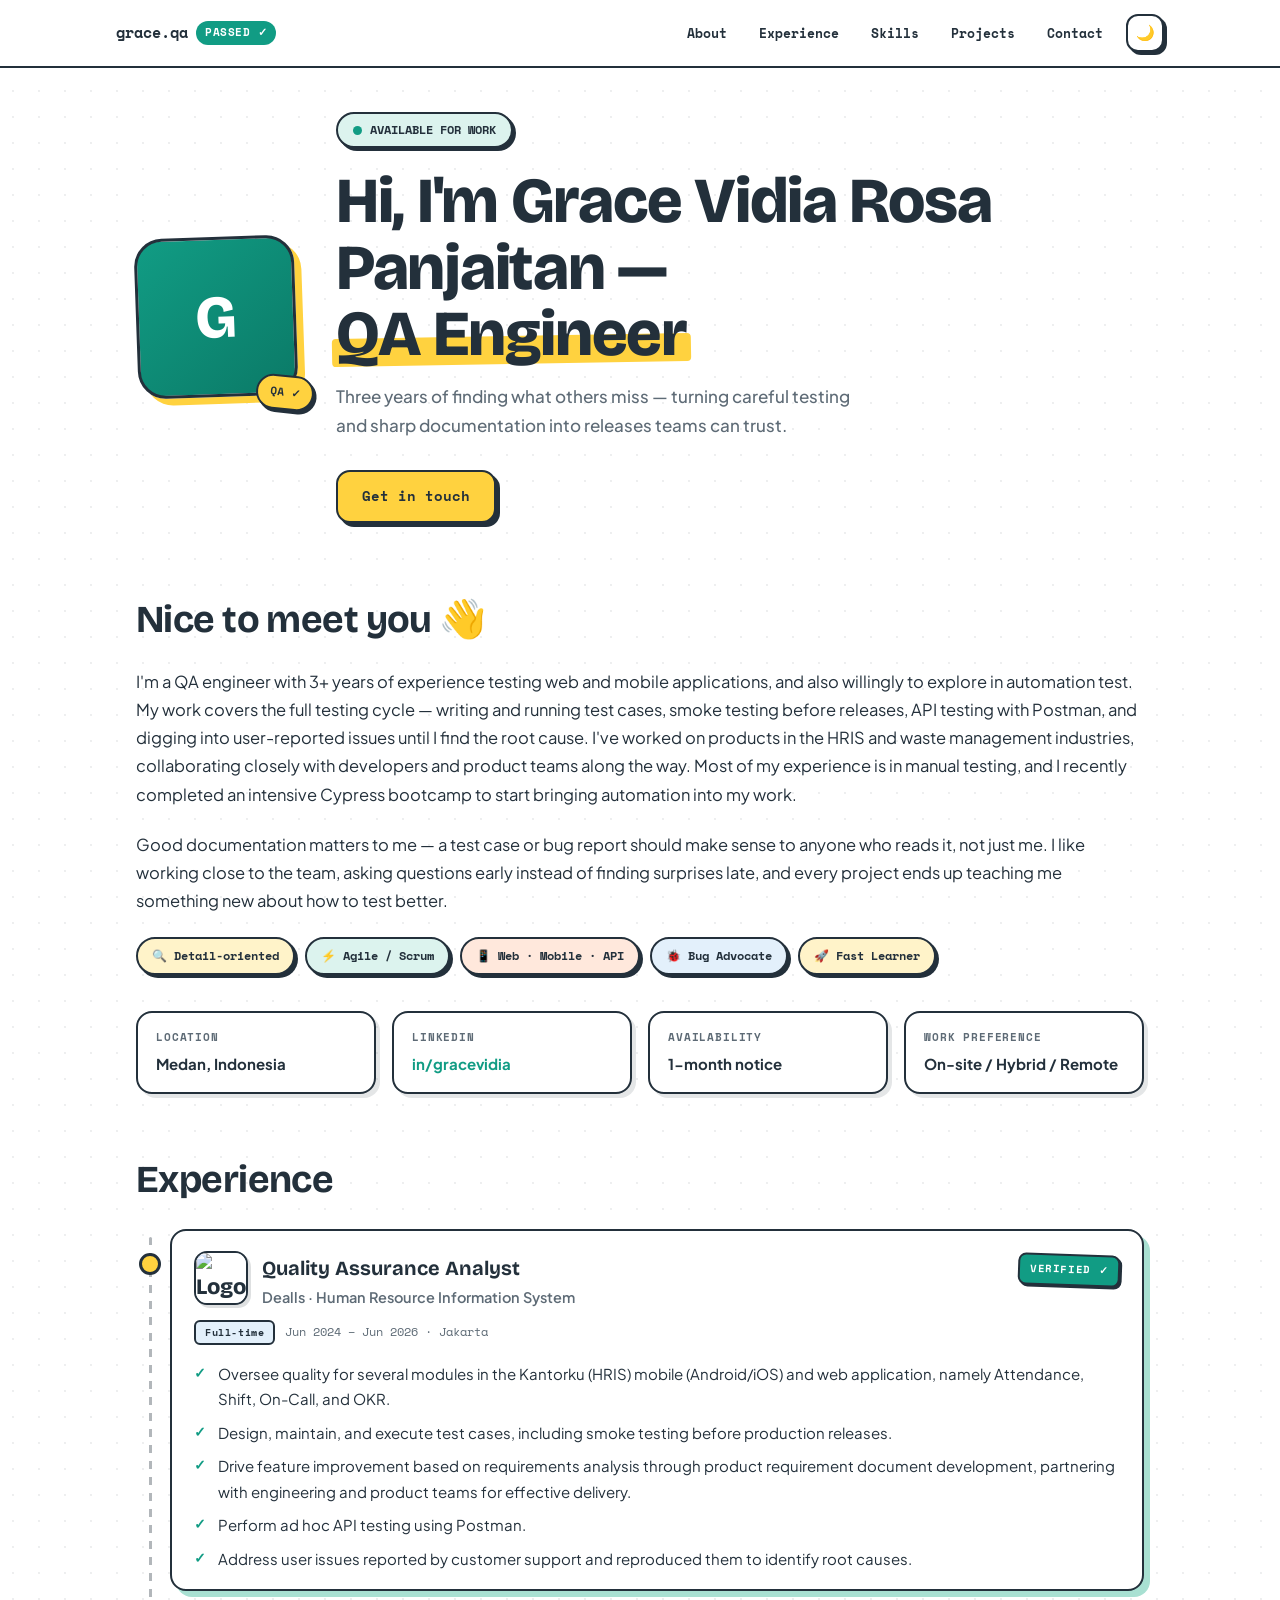
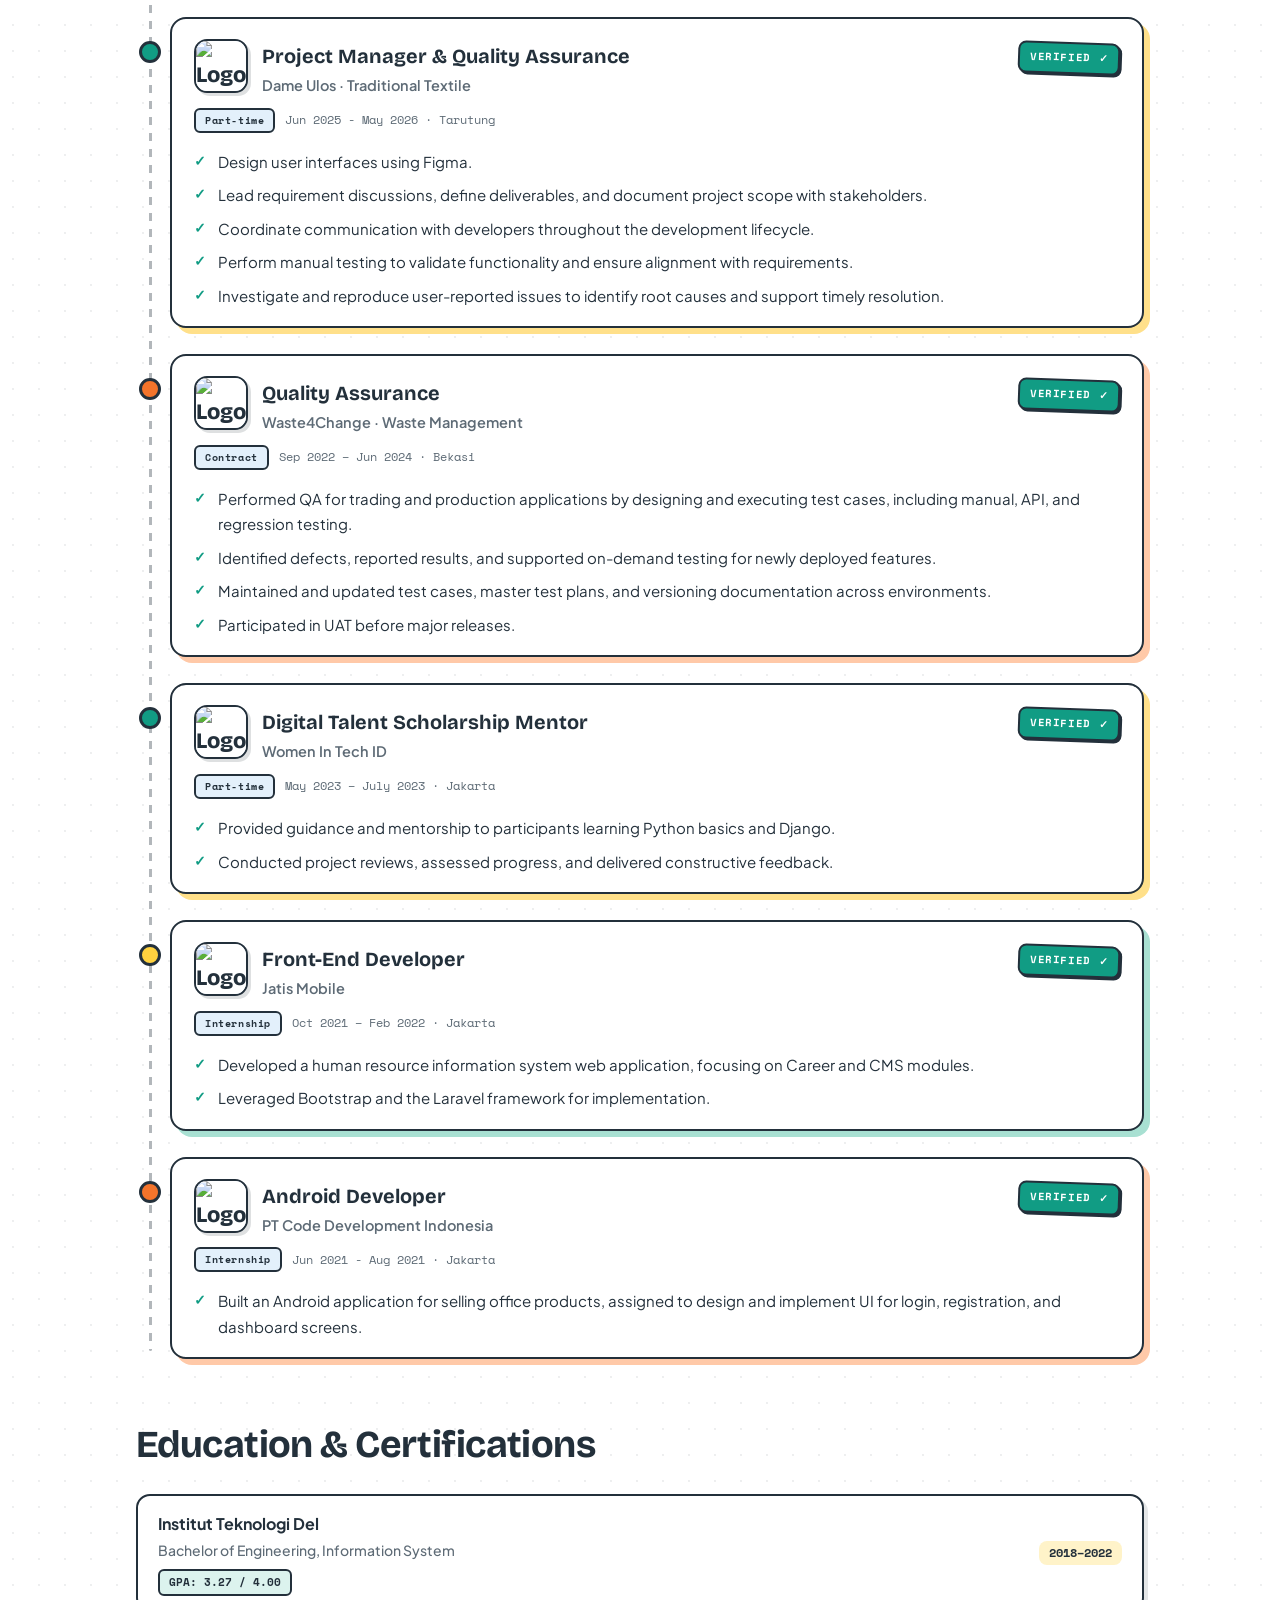
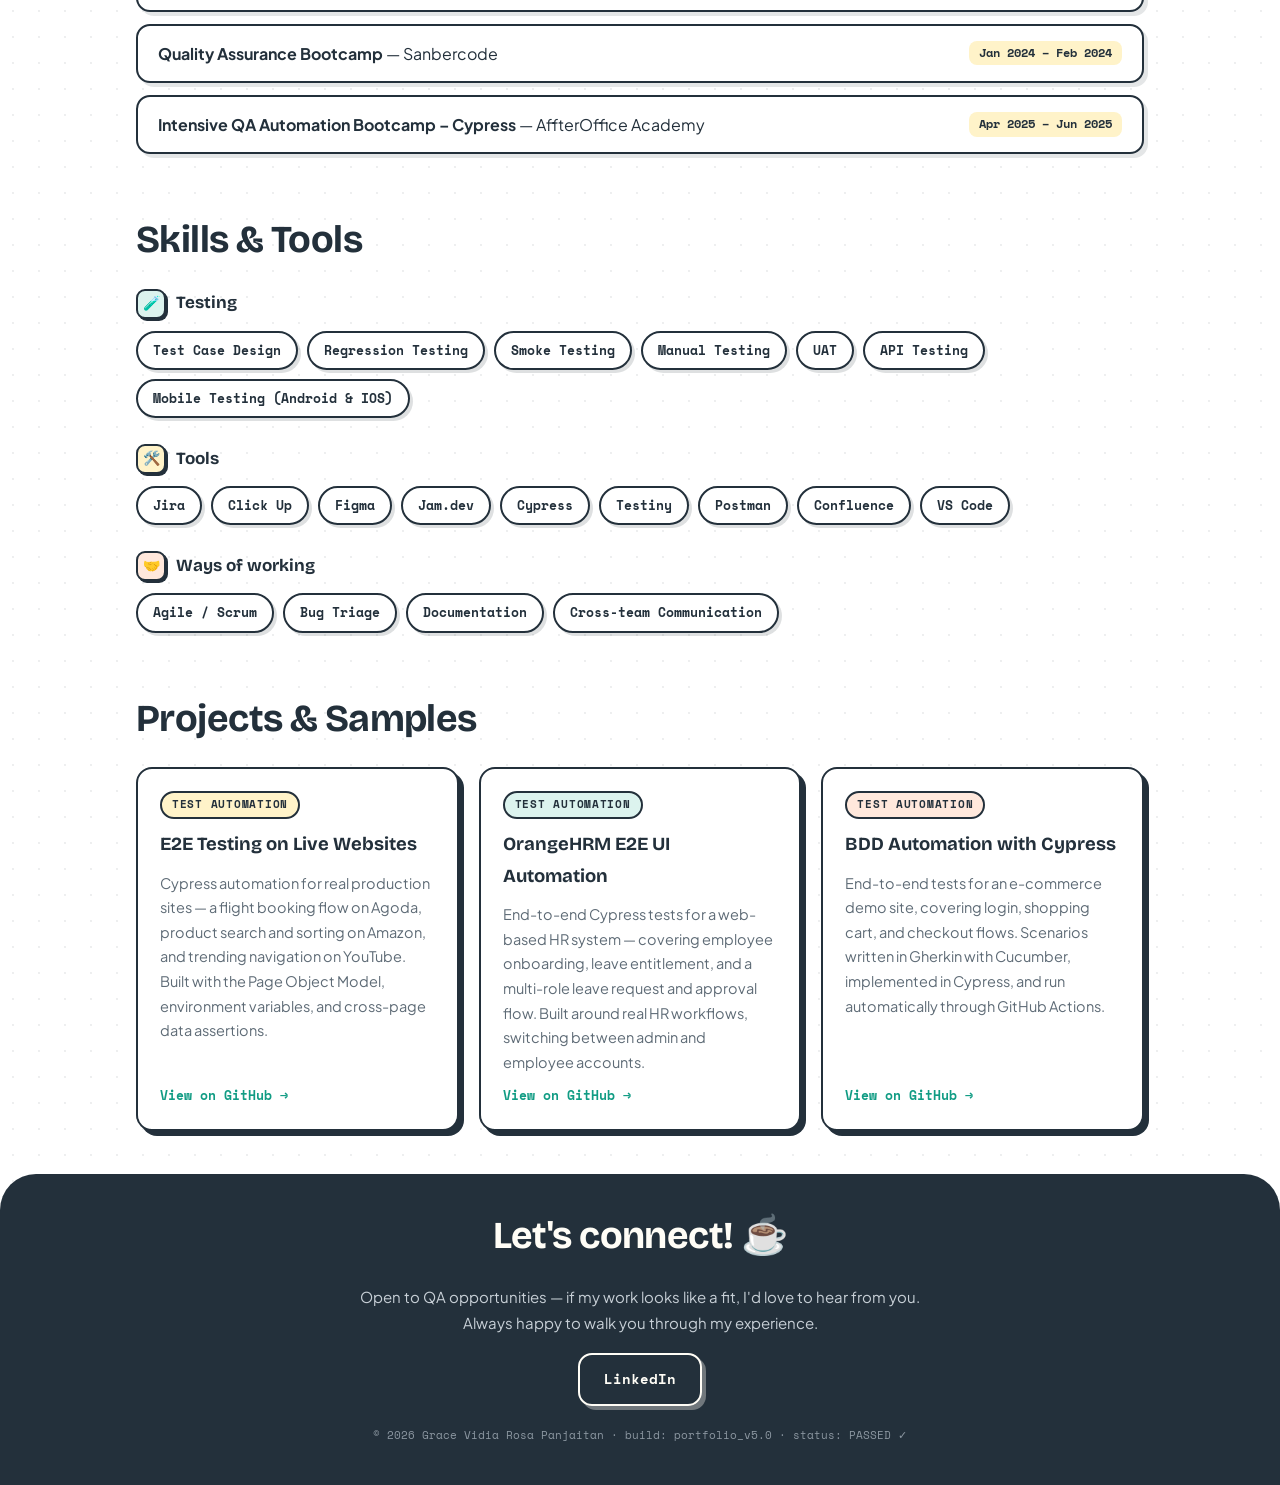
==== commit 39077378: "Update css" ====
--- a/index.html
+++ b/index.html
@@ -4,7 +4,7 @@
 <head>
   <meta charset="UTF-8">
   <meta name="viewport" content="width=device-width, initial-scale=1.0">
-  <title>Grace Vidia - QA</title>
+  <title>Grace Vidia|QA Portfolio</title>
   <link rel="preconnect" href="https://fonts.googleapis.com">
   <link rel="preconnect" href="https://fonts.gstatic.com" crossorigin>
   <link
--- a/styles.css
+++ b/styles.css
@@ -16,21 +16,25 @@
     --radius:16px;
   }
   [data-theme="dark"]{
-    --bg:#22262E;            /* charcoal lembut, tidak pekat */
-    --ink:#D5DCE4;           /* teks abu terang, tidak menyilaukan */
-    --soft:#9AA5B1;
-    --card:#2B313B;
-    --tangerine:#F08B52;
-    --tangerine-soft:#3B302C;
-    --teal:#3BAE97;
-    --teal-soft:#2A3834;
-    --sun:#E9C254;
-    --sun-soft:#383426;
-    --sky-soft:#2A323E;
-    --dot:rgba(213,220,228,.04);
-    --topbar:rgba(34,38,46,.92);
-    --footer-bg:#1B1F26;
-  }
+    --bg:#0D1320;            /* hitam kebiruan pekat (ala referensi) */
+    --ink:#E6EDF3;
+    --soft:#8C98A6;
+    --card:#151F2B;
+    --tangerine:#0FD9A6;     /* satu aksen: hijau mint */
+    --tangerine-soft:#0C352B;
+    --teal:#0FD9A6;
+    --teal-soft:#0C352B;
+    --sun:#0FD9A6;
+    --sun-soft:#102F27;
+    --sky-soft:#16293B;
+    --dot:rgba(230,237,243,.04);
+    --topbar:rgba(13,19,32,.92);
+    --footer-bg:#080D16;
+  }
+  /* teks gelap di atas aksen mint yang terang */
+  [data-theme="dark"] .btn-primary,
+  [data-theme="dark"] .ticket-status,
+  [data-theme="dark"] .brand .chip{color:#06251C}
   *{margin:0;padding:0;box-sizing:border-box}
   html{scroll-behavior:smooth}
   body{
@@ -66,7 +70,7 @@
   .top-right{display:flex;align-items:center;gap:10px}
   nav.menu{display:flex;gap:6px}
   nav.menu a{
-    font-family:'Space Mono',monospace;font-size:13px;
+    font-family:'Space Mono',monospace;font-size:13px;font-weight:700;
     color:var(--ink);text-decoration:none;padding:7px 13px;border-radius:99px;
     transition:background .15s;
   }
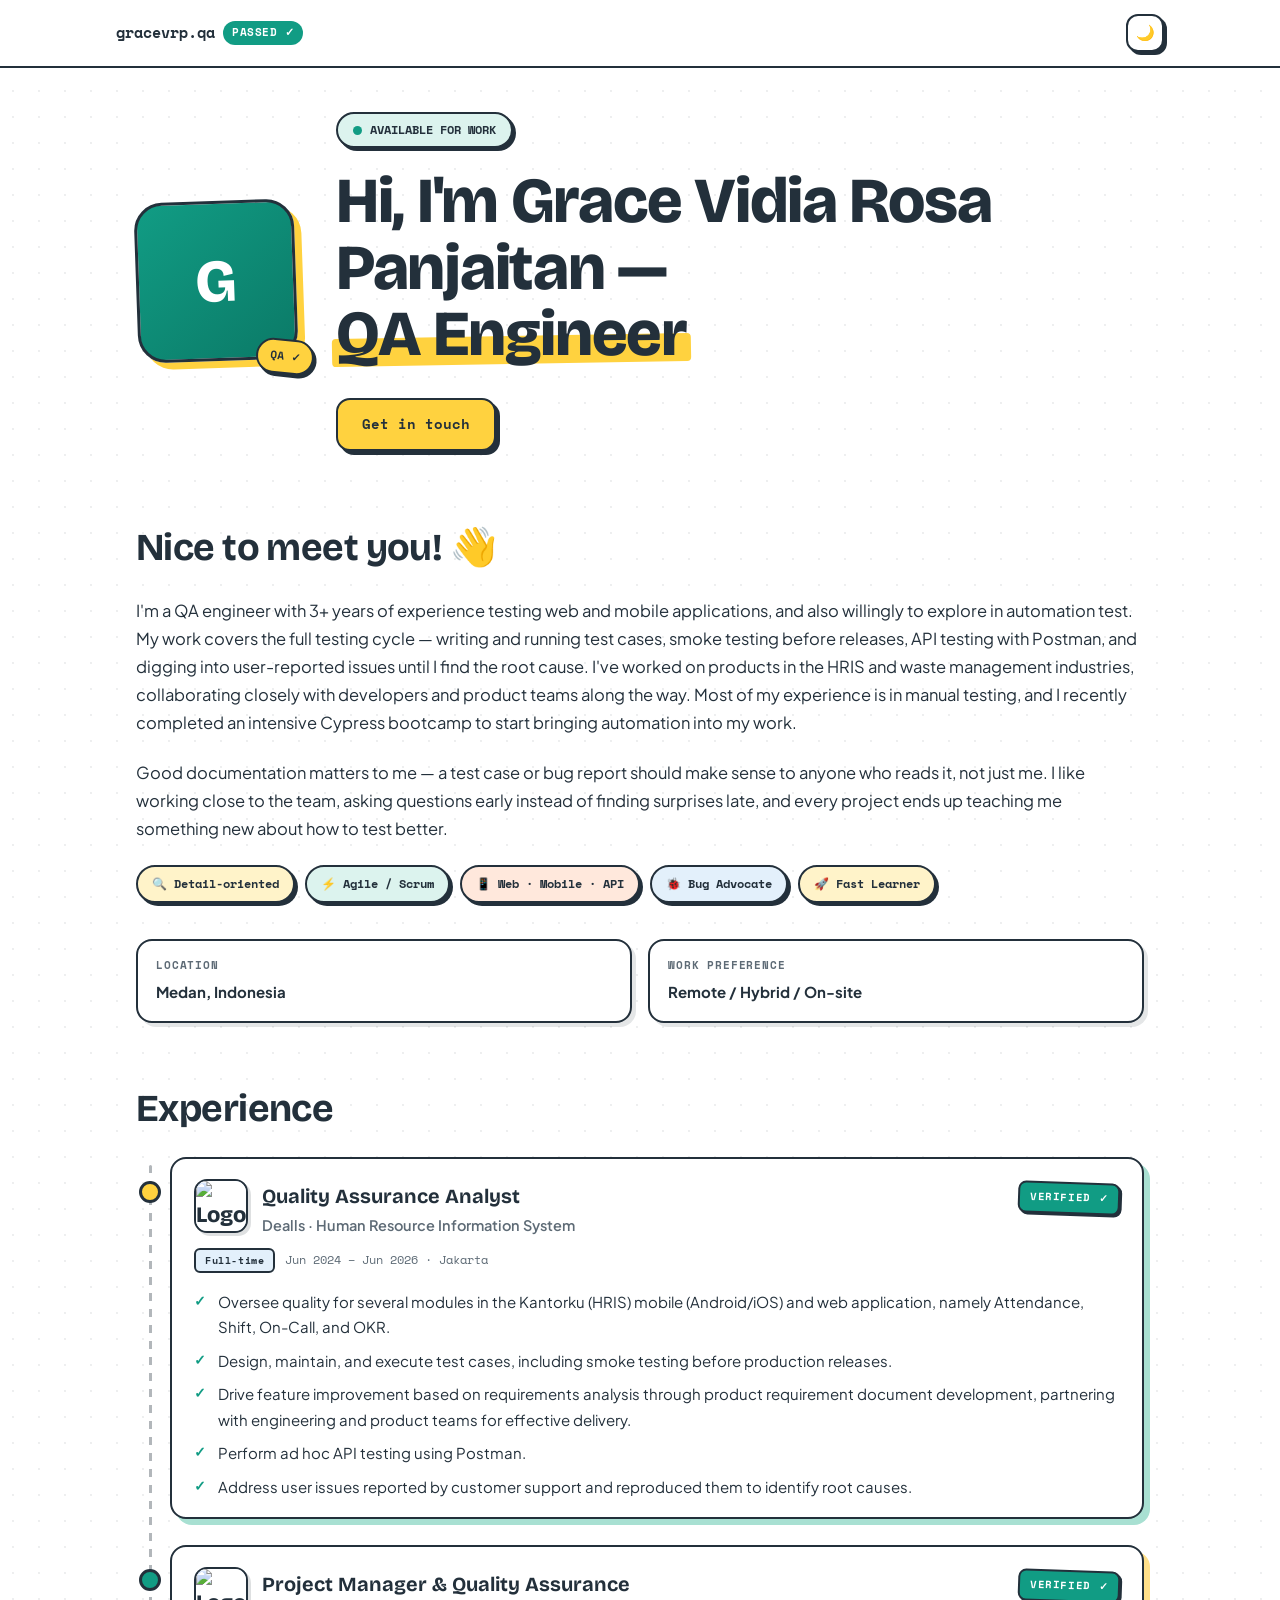
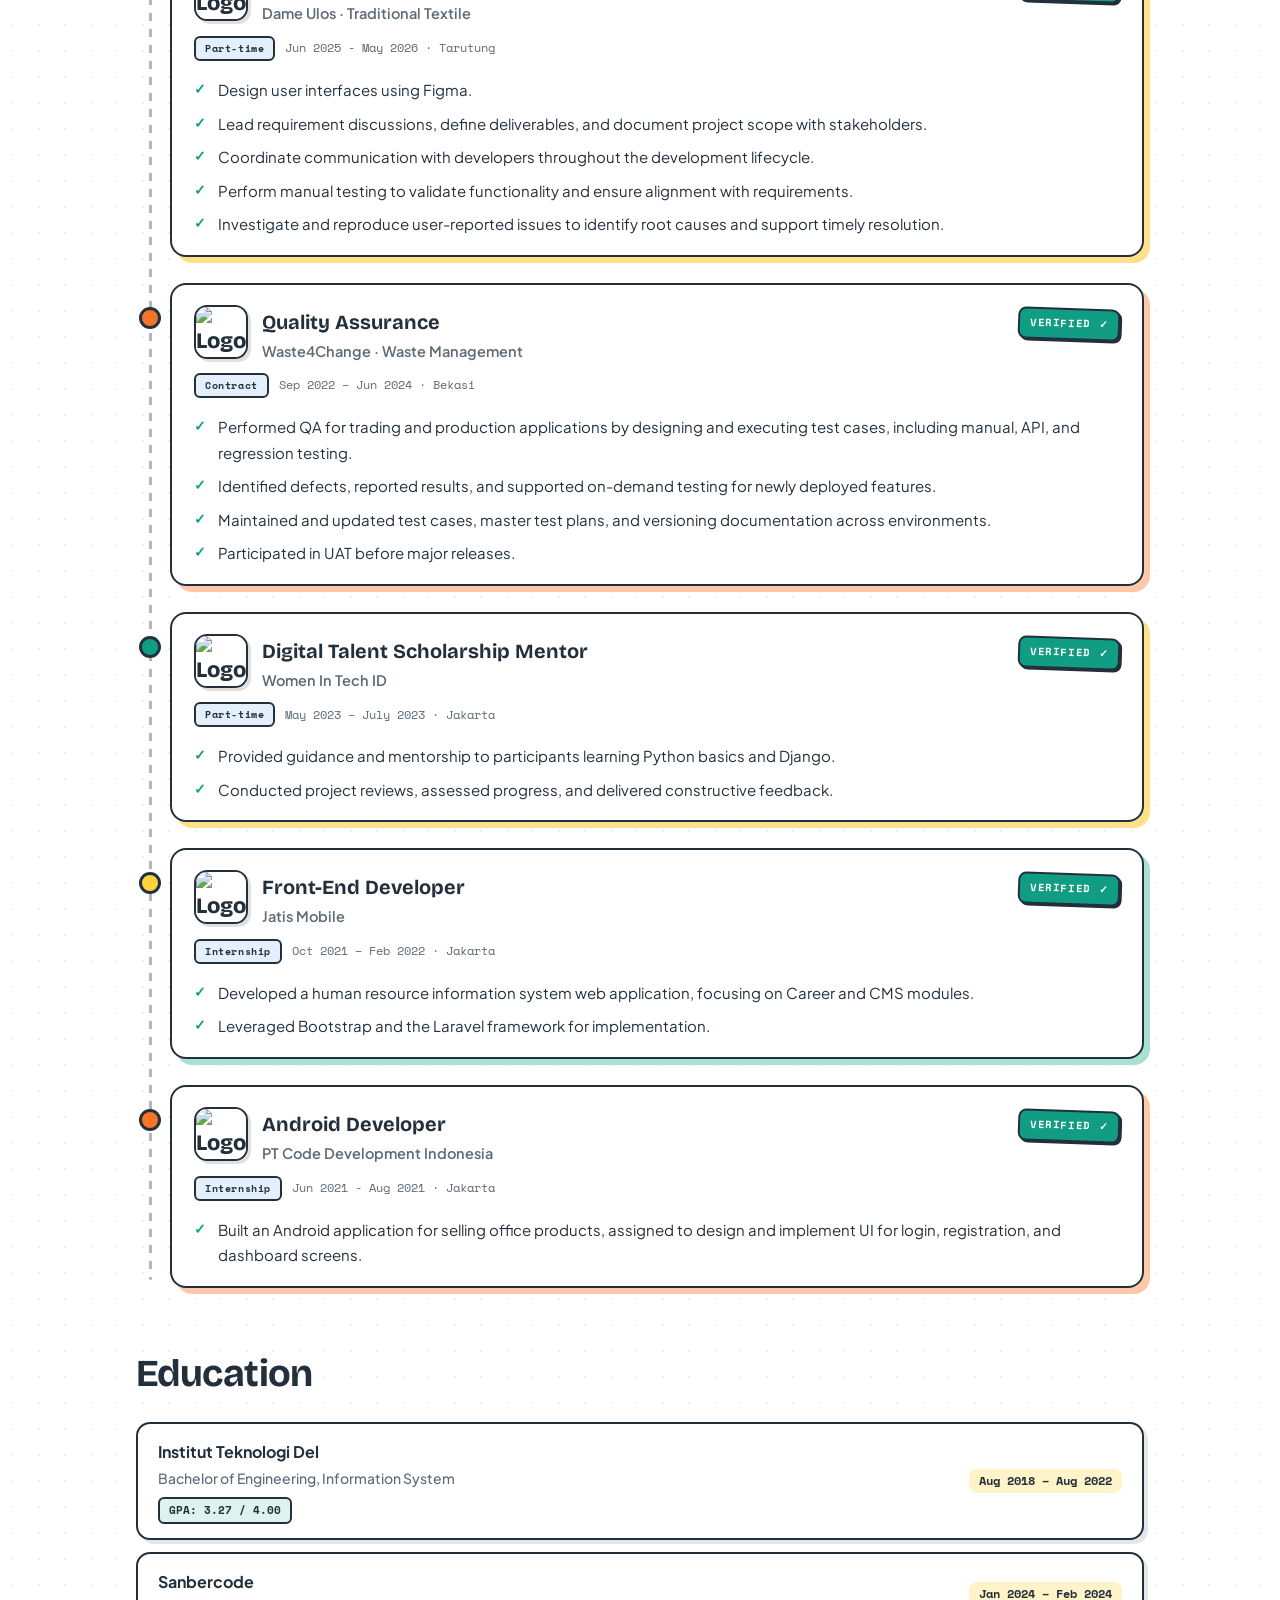
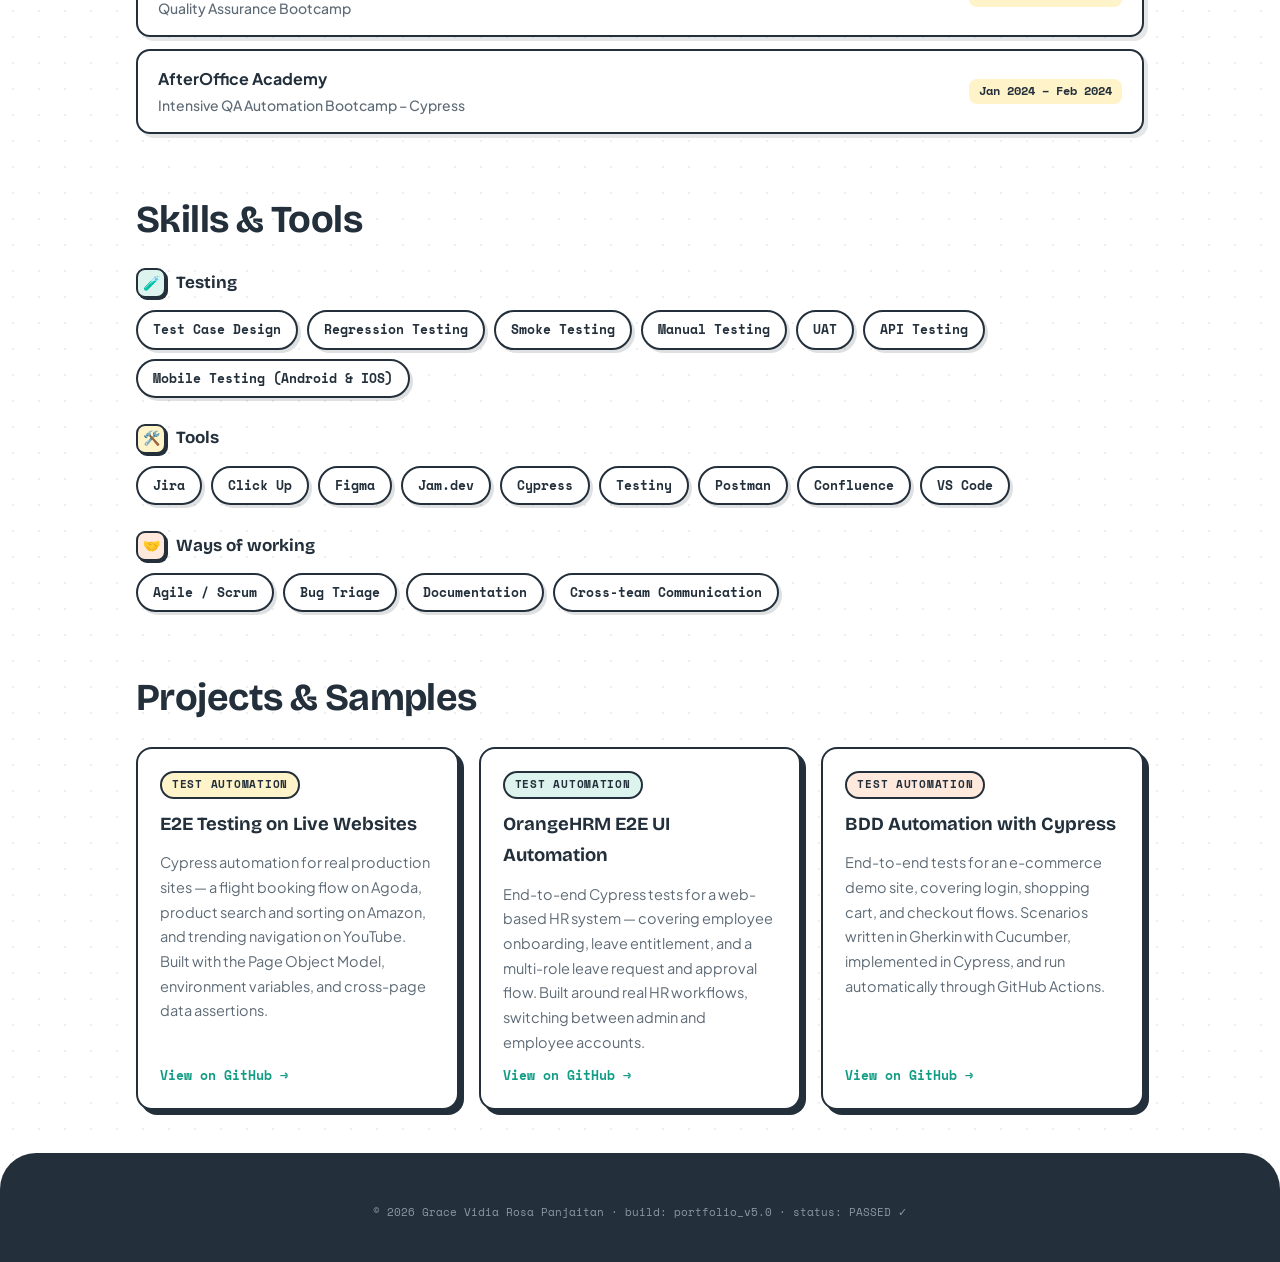
==== commit 1218b159: "Update header,about,footer" ====
--- a/index.html
+++ b/index.html
@@ -4,7 +4,7 @@
 <head>
   <meta charset="UTF-8">
   <meta name="viewport" content="width=device-width, initial-scale=1.0">
-  <title>Grace Vidia|QA Portfolio</title>
+  <title>Grace Panjaitan | QA Portfolio</title>
   <link rel="preconnect" href="https://fonts.googleapis.com">
   <link rel="preconnect" href="https://fonts.gstatic.com" crossorigin>
   <link
@@ -20,15 +20,15 @@
 
   <div class="topbar">
     <div class="wrap topbar-inner">
-      <a class="brand" href="#">grace.qa <span class="chip">PASSED ✓</span></a>
+      <a class="brand" href="#">gracevrp.qa <span class="chip">PASSED ✓</span></a>
       <div class="top-right">
-        <nav class="menu" aria-label="Main navigation">
+        <!-- <nav class="menu" aria-label="Main navigation">
           <a href="#about">About</a>
           <a href="#experience">Experience</a>
           <a href="#skills">Skills</a>
           <a href="#projects">Projects</a>
           <a href="#contact">Contact</a>
-        </nav>
+        </nav> -->
         <button id="themeBtn" aria-label="Toggle light/dark mode">🌙</button>
       </div>
     </div>
@@ -48,10 +48,6 @@
       <div>
         <span class="status-pill"><span class="dot"></span>AVAILABLE FOR WORK</span>
         <h1>Hi, I'm Grace Vidia Rosa Panjaitan —<br><span class="hl">QA Engineer</span></h1>
-        <p class="lede">
-          Three years of finding what others miss — turning careful testing and sharp documentation into releases teams
-          can trust.
-        </p>
         <div class="hero-cta">
           <a class="btn btn-sun" href="#contact">Get in touch</a>
         </div>
@@ -62,7 +58,7 @@
   <!-- ============ ABOUT ============ -->
   <section id="about">
     <div class="wrap reveal">
-      <h2>Nice to meet you 👋</h2>
+      <h2>Nice to meet you! 👋</h2>
       <p class="about-text">
         I'm a QA engineer with 3+ years of experience testing web and mobile applications, and also willingly to explore
         in automation test. My work covers the full testing cycle — writing and running test cases, smoke testing before
@@ -91,17 +87,8 @@
           <div class="v">Medan, Indonesia</div>
         </div>
         <div class="info-card">
-          <div class="k">LinkedIn</div>
-          <div class="v"><a href="https://www.linkedin.com/in/gracevidia/" target="_blank"
-              rel="noopener">in/gracevidia</a></div>
-        </div>
-        <div class="info-card">
-          <div class="k">Availability</div>
-          <div class="v">1-month notice</div>
-        </div>
-        <div class="info-card">
           <div class="k">Work preference</div>
-          <div class="v">On-site / Hybrid / Remote</div>
+          <div class="v">Remote / Hybrid / On-site </div>
         </div>
       </div>
     </div>
@@ -292,10 +279,10 @@
     </div>
   </section>
 
-  <!-- ============ EDUCATION & CERTIFICATIONS ============ -->
+  <!-- ============ EDUCATION ============ -->
   <section id="education">
     <div class="wrap reveal">
-      <h2>Education &amp; Certifications</h2>
+      <h2>Education</h2>
       <ul class="plain-list">
         <li>
           <div class="edu-main">
@@ -303,12 +290,26 @@
             <div class="edu-sub">Bachelor of Engineering, Information System</div>
             <span class="edu-grade">GPA: 3.27 / 4.00</span>
           </div>
-          <span class="meta">2018–2022</span>
+          <span class="meta">Aug 2018 – Aug 2022</span>
         </li>
-        <li><span><strong>Quality Assurance Bootcamp</strong> — Sanbercode </span><span class="meta">Jan 2024 – Feb
+        <!-- <li><span><strong>Quality Assurance Bootcamp</strong> — Sanbercode </span><span class="meta">Jan 2024 – Feb
             2024</span></li>
-        <li><span><strong>Intensive QA Automation Bootcamp – Cypress</strong> — AffterOffice Academy </span><span
-            class="meta">Apr 2025 – Jun 2025</span></li>
+        <li><span><strong>Intensive QA Automation Bootcamp – Cypress</strong> — AfterOffice Academy </span><span
+            class="meta">Apr 2025 – Jun 2025</span></li> -->
+        <li>
+          <div class="edu-main">
+            <strong>Sanbercode</strong>
+            <div class="edu-sub">Quality Assurance Bootcamp</div>
+          </div>
+          <span class="meta">Jan 2024 – Feb 2024</span>
+        </li>
+        <li>
+          <div class="edu-main">
+            <strong>AfterOffice Academy </strong>
+            <div class="edu-sub">Intensive QA Automation Bootcamp – Cypress</div>
+          </div>
+          <span class="meta">Jan 2024 – Feb 2024</span>
+        </li>
       </ul>
     </div>
   </section>
@@ -395,12 +396,12 @@
   <!-- ============ CONTACT ============ -->
   <footer id="contact">
     <div class="wrap reveal">
-      <h2>Let's connect! ☕</h2>
+      <!-- <h2>Let's connect! ☕</h2>
       <p>Open to QA opportunities — if my work looks like a fit, I'd love to hear from you.<br>Always happy to walk you
         through my experience.</p>
       <div class="contact-row">
         <a class="btn" href="https://www.linkedin.com/in/gracevidia/" target="_blank" rel="noopener">LinkedIn</a>
-      </div>
+      </div> -->
       <p class="foot-note">© 2026 Grace Vidia Rosa Panjaitan · build: portfolio_v5.0 · status: PASSED ✓</p>
     </div>
   </footer>
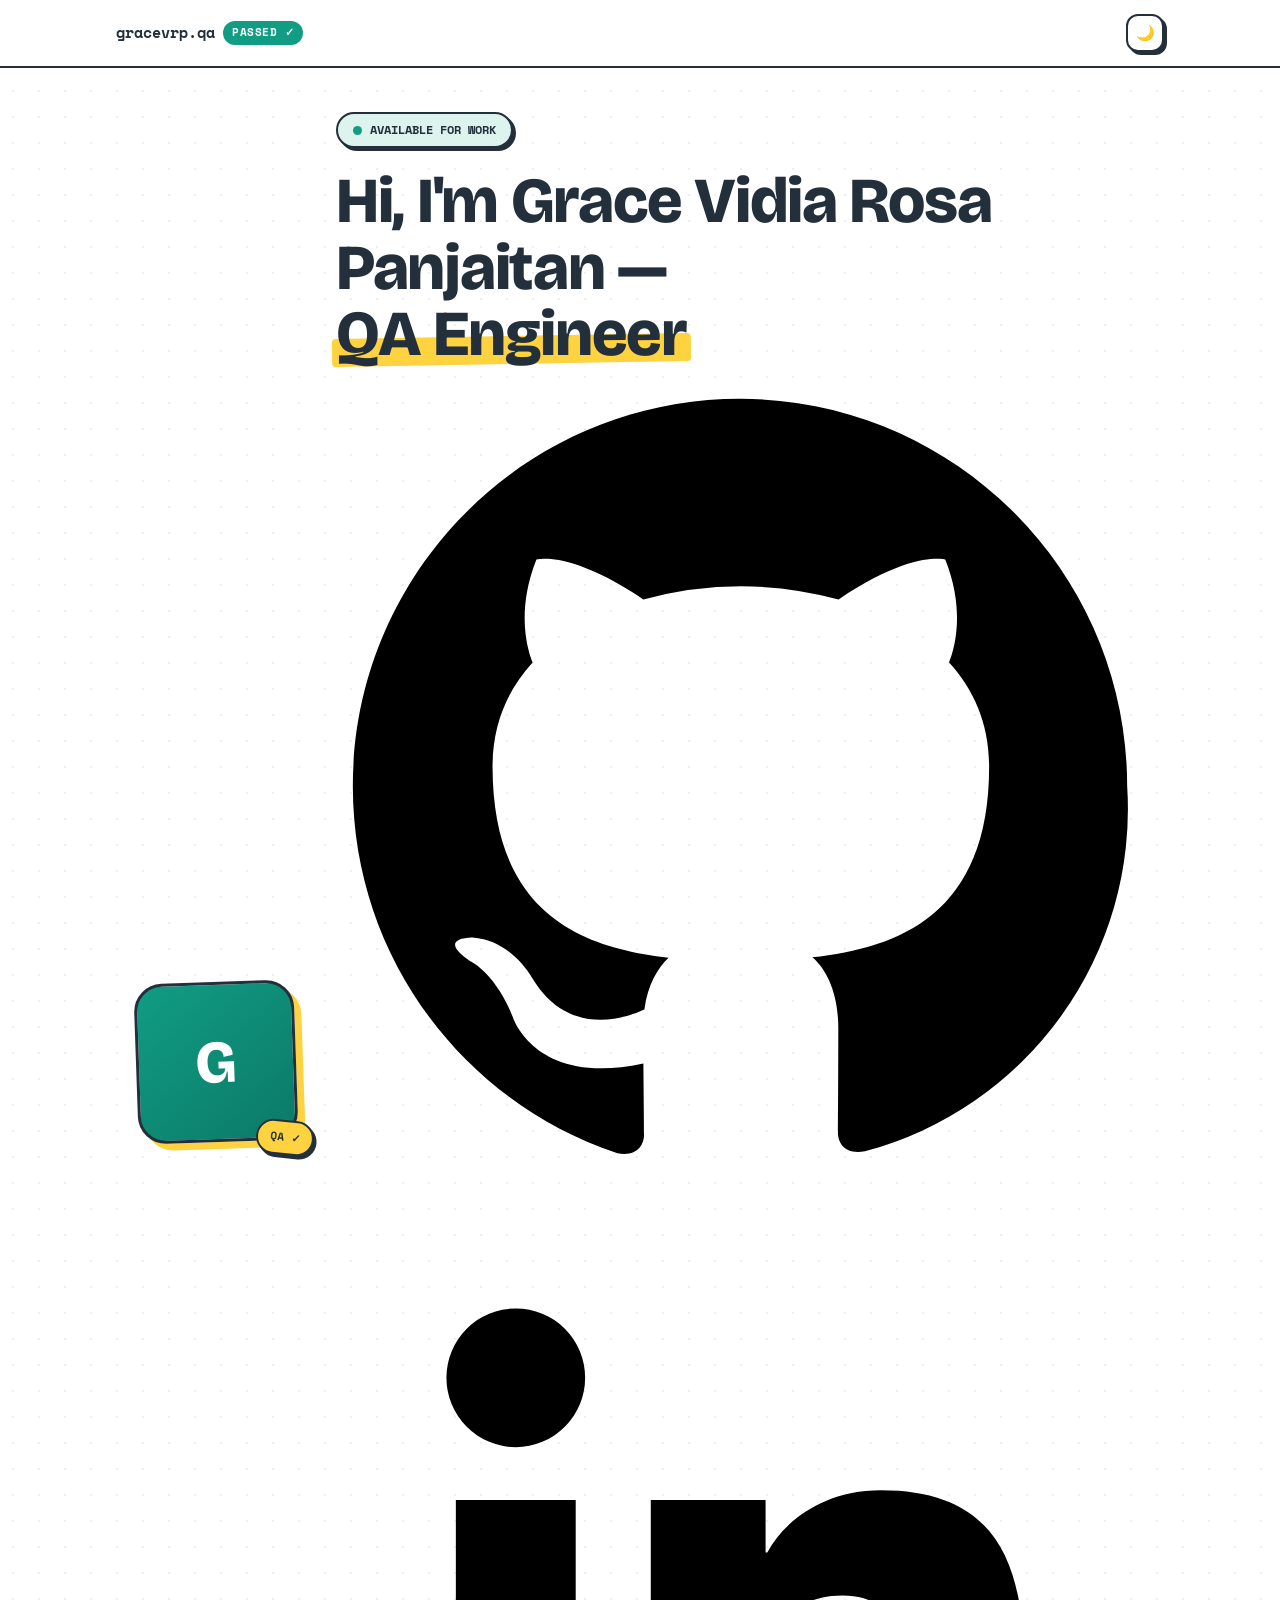
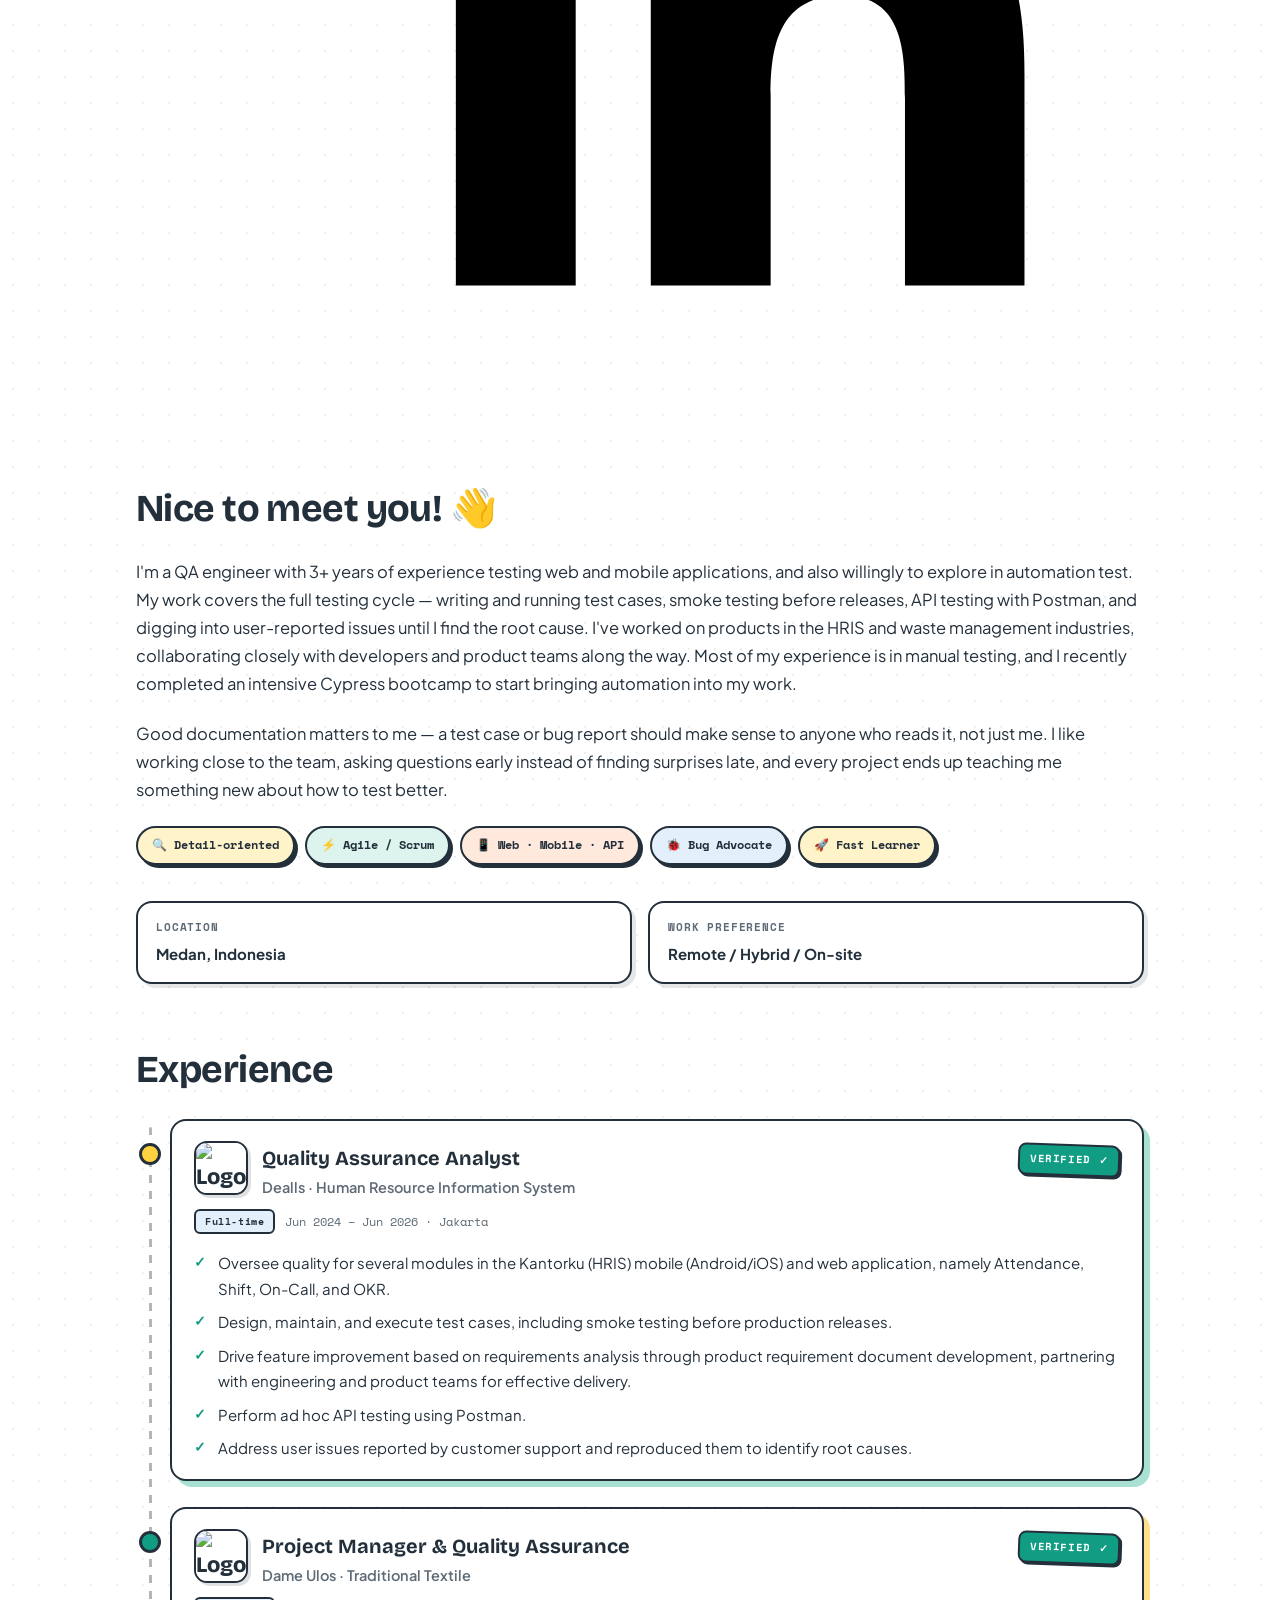
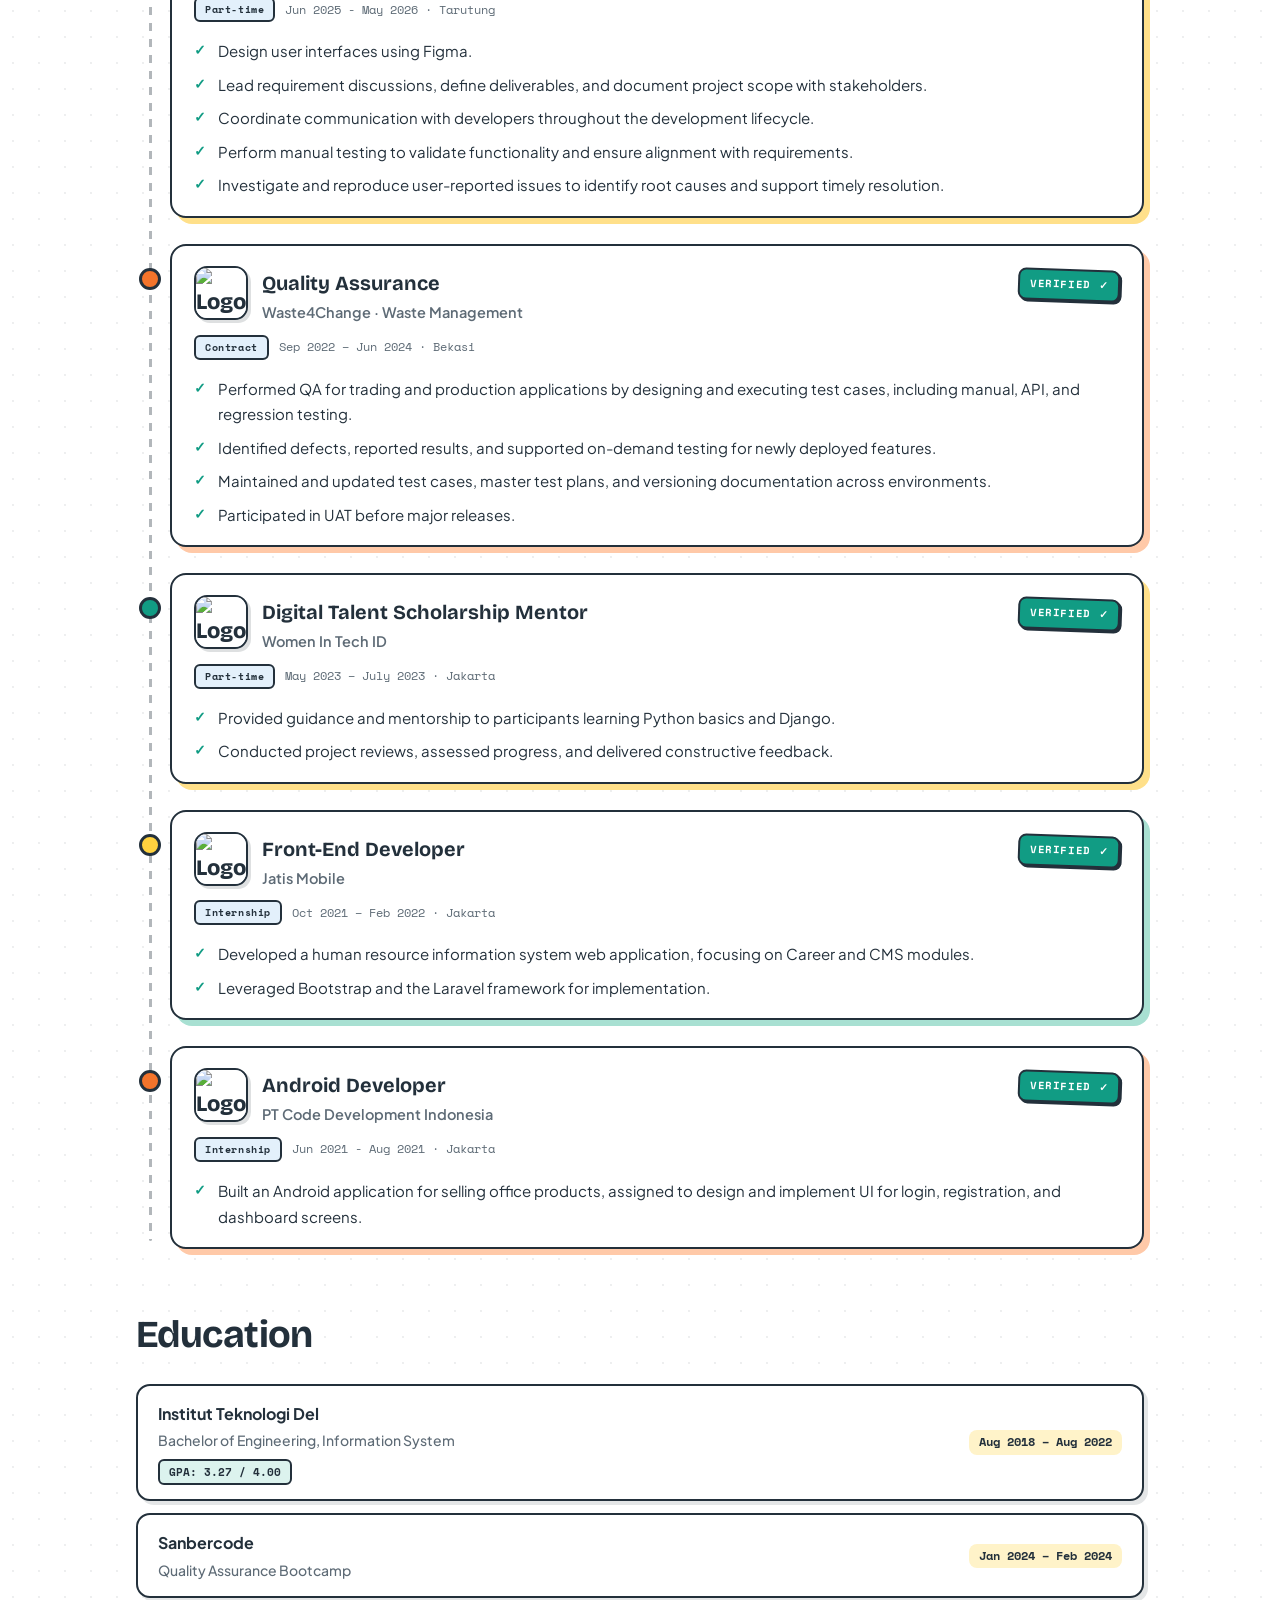
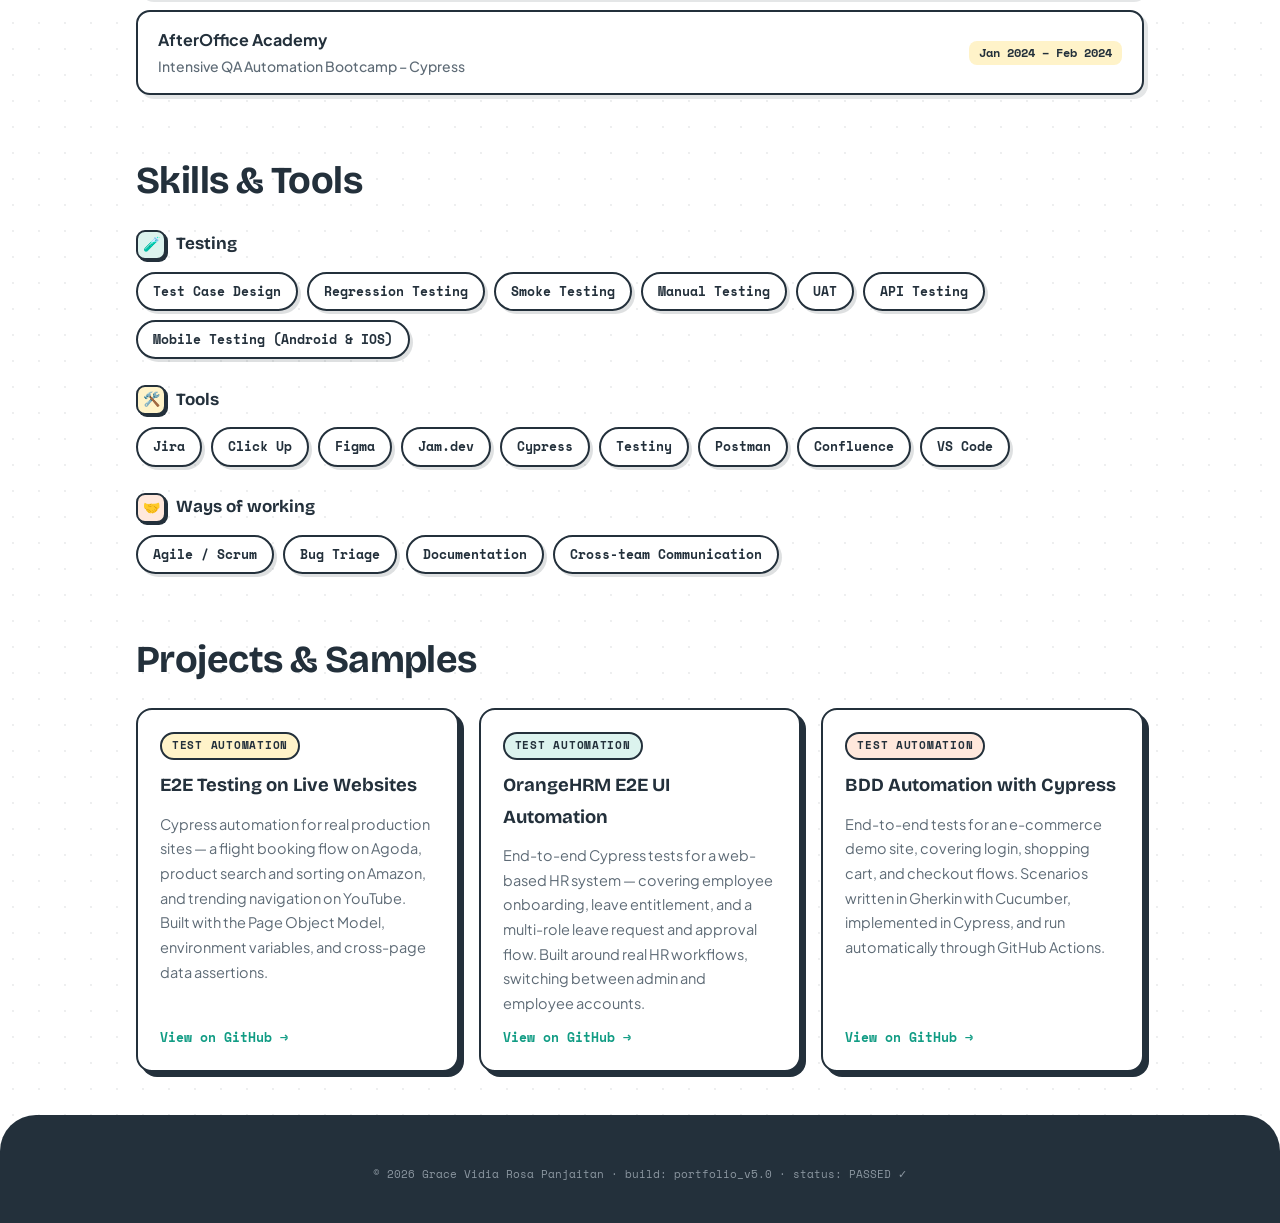
==== commit be026ec1: "update gitublink" ====
--- a/index.html
+++ b/index.html
@@ -48,8 +48,21 @@
       <div>
         <span class="status-pill"><span class="dot"></span>AVAILABLE FOR WORK</span>
         <h1>Hi, I'm Grace Vidia Rosa Panjaitan —<br><span class="hl">QA Engineer</span></h1>
-        <div class="hero-cta">
-          <a class="btn btn-sun" href="#contact">Get in touch</a>
+        <div class="social-row">
+          <a class="icon-btn" href="https://github.com/gracevrp?tab=repositories" target="_blank" rel="noopener"
+            aria-label="GitHub">
+            <svg viewBox="0 0 24 24" xmlns="http://www.w3.org/2000/svg">
+              <path
+                d="M12 .5C5.65.5.5 5.65.5 12c0 5.08 3.29 9.39 7.86 10.91.58.11.79-.25.79-.55 0-.27-.01-1.17-.02-2.12-3.2.7-3.87-1.36-3.87-1.36-.52-1.33-1.28-1.68-1.28-1.68-1.04-.71.08-.7.08-.7 1.15.08 1.76 1.19 1.76 1.19 1.03 1.75 2.69 1.25 3.34.95.1-.74.4-1.25.72-1.54-2.55-.29-5.23-1.28-5.23-5.68 0-1.26.45-2.28 1.19-3.09-.12-.29-.52-1.46.11-3.05 0 0 .97-.31 3.18 1.18a11.1 11.1 0 0 1 5.8 0c2.2-1.49 3.17-1.18 3.17-1.18.63 1.59.23 2.76.11 3.05.74.81 1.19 1.83 1.19 3.09 0 4.41-2.69 5.38-5.25 5.67.41.35.77 1.04.77 2.1 0 1.52-.01 2.74-.01 3.11 0 .3.2.66.8.55A10.52 10.52 0 0 0 23.5 12C23.5 5.65 18.35.5 12 .5z" />
+            </svg>
+          </a>
+          <a class="icon-btn" href="https://www.linkedin.com/in/gracevidia/" target˛="_blank" rel="noopener"
+            aria-label="LinkedIn">
+            <svg viewBox="0 0 24 24" xmlns="http://www.w3.org/2000/svg">
+              <path
+                d="M20.45 20.45h-3.55v-5.57c0-1.33-.03-3.04-1.85-3.04-1.86 0-2.14 1.45-2.14 2.94v5.67H9.35V9h3.41v1.56h.05c.48-.9 1.64-1.85 3.37-1.85 3.6 0 4.27 2.37 4.27 5.46v6.28zM5.34 7.43a2.06 2.06 0 1 1 0-4.12 2.06 2.06 0 0 1 0 4.12zM7.12 20.45H3.56V9h3.56v11.45z" />
+            </svg>
+          </a>
         </div>
       </div>
     </div>
@@ -421,6 +434,8 @@
       entries.forEach(e => { if (e.isIntersecting) { e.target.classList.add('in'); io.unobserve(e.target); } });
     }, { threshold: 0.1 });
     document.querySelectorAll('.reveal').forEach(el => io.observe(el));
+
+    navigator.serviceWorker.register('/portofolio/sw.js');
   </script>
 </body>
 
